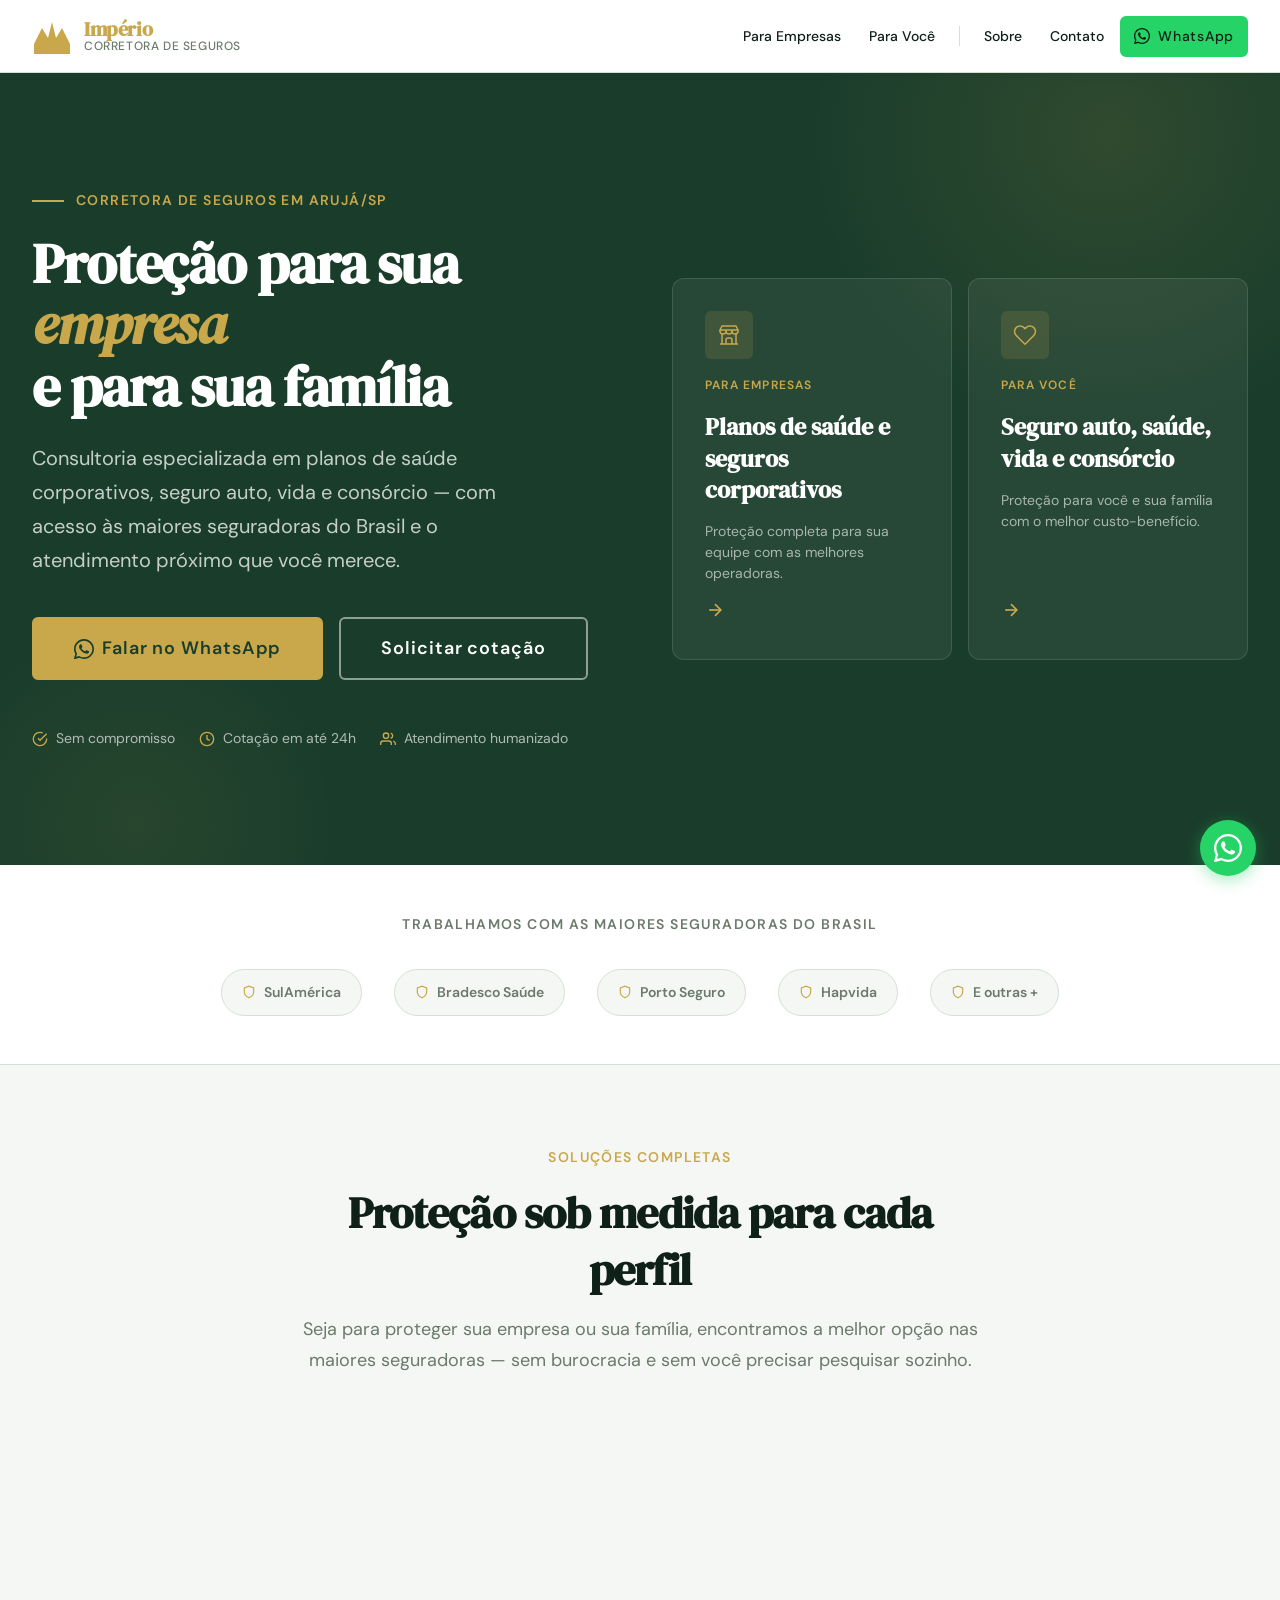
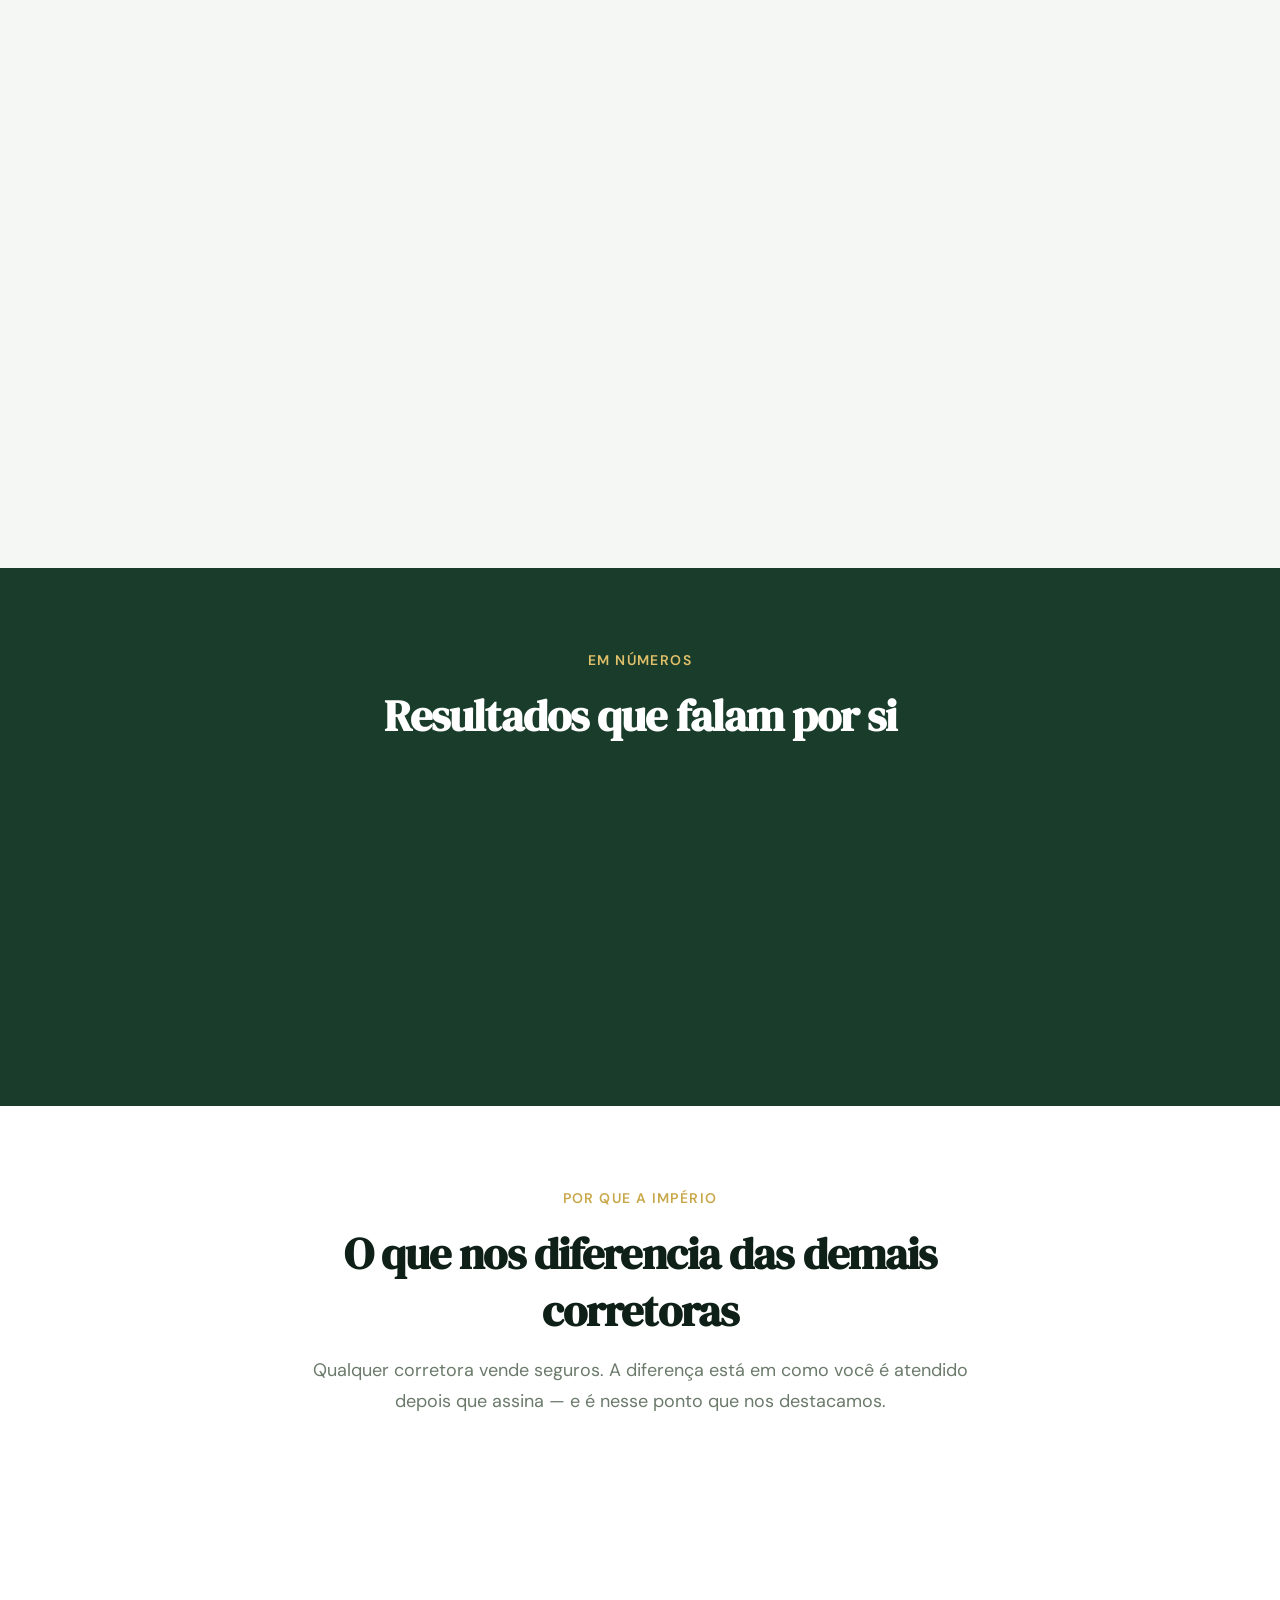
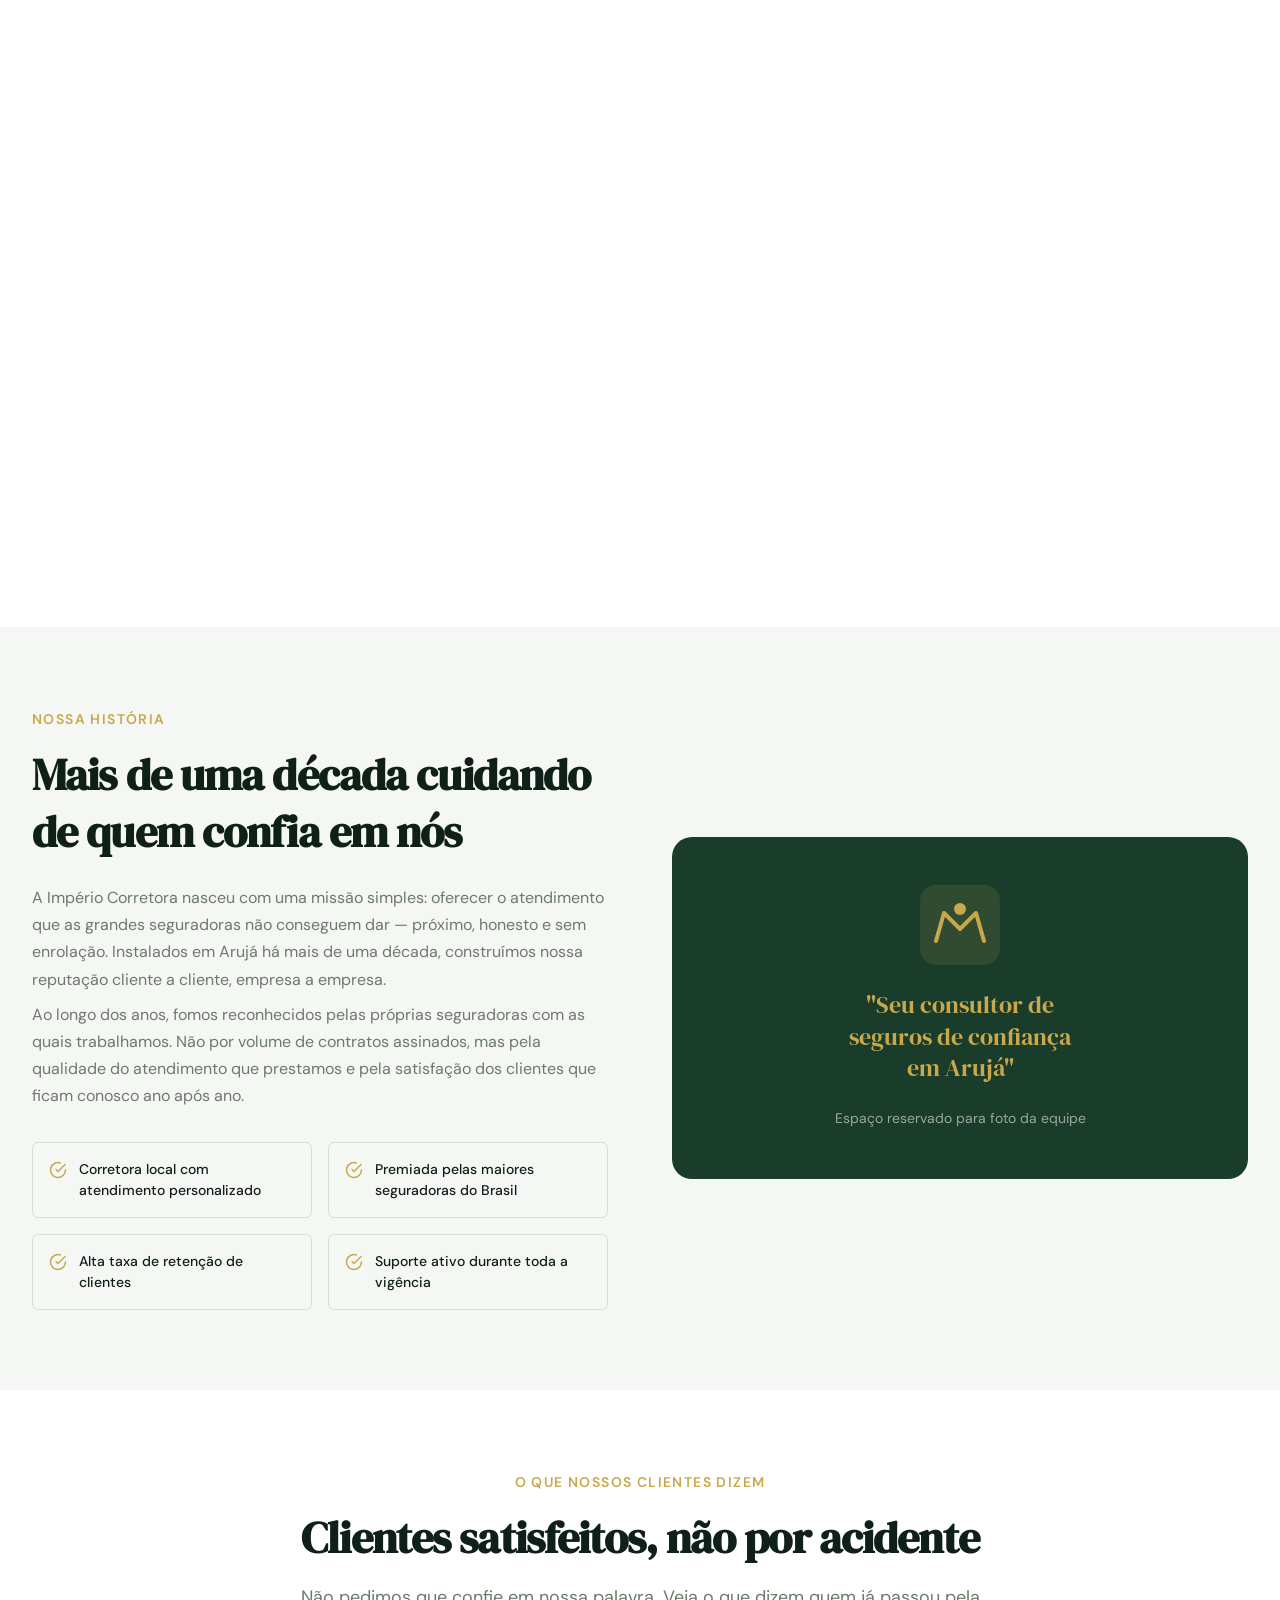
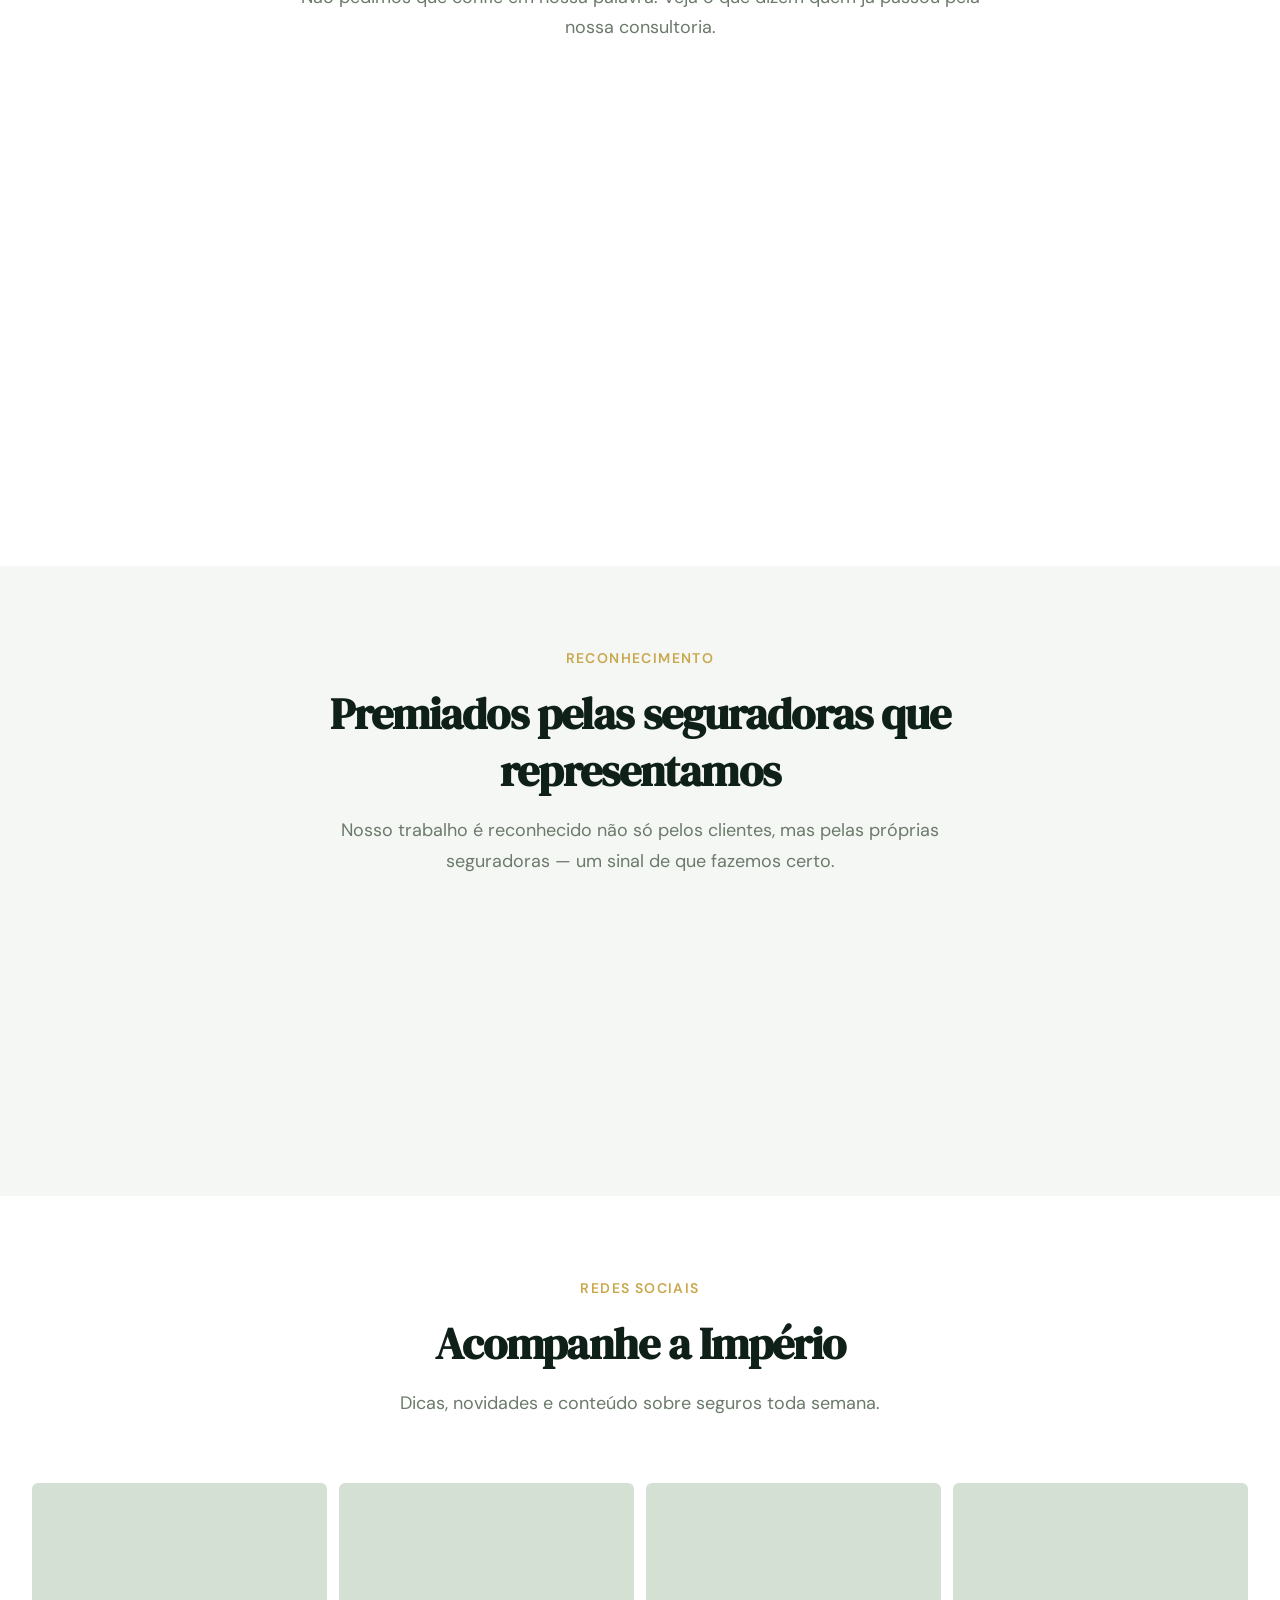
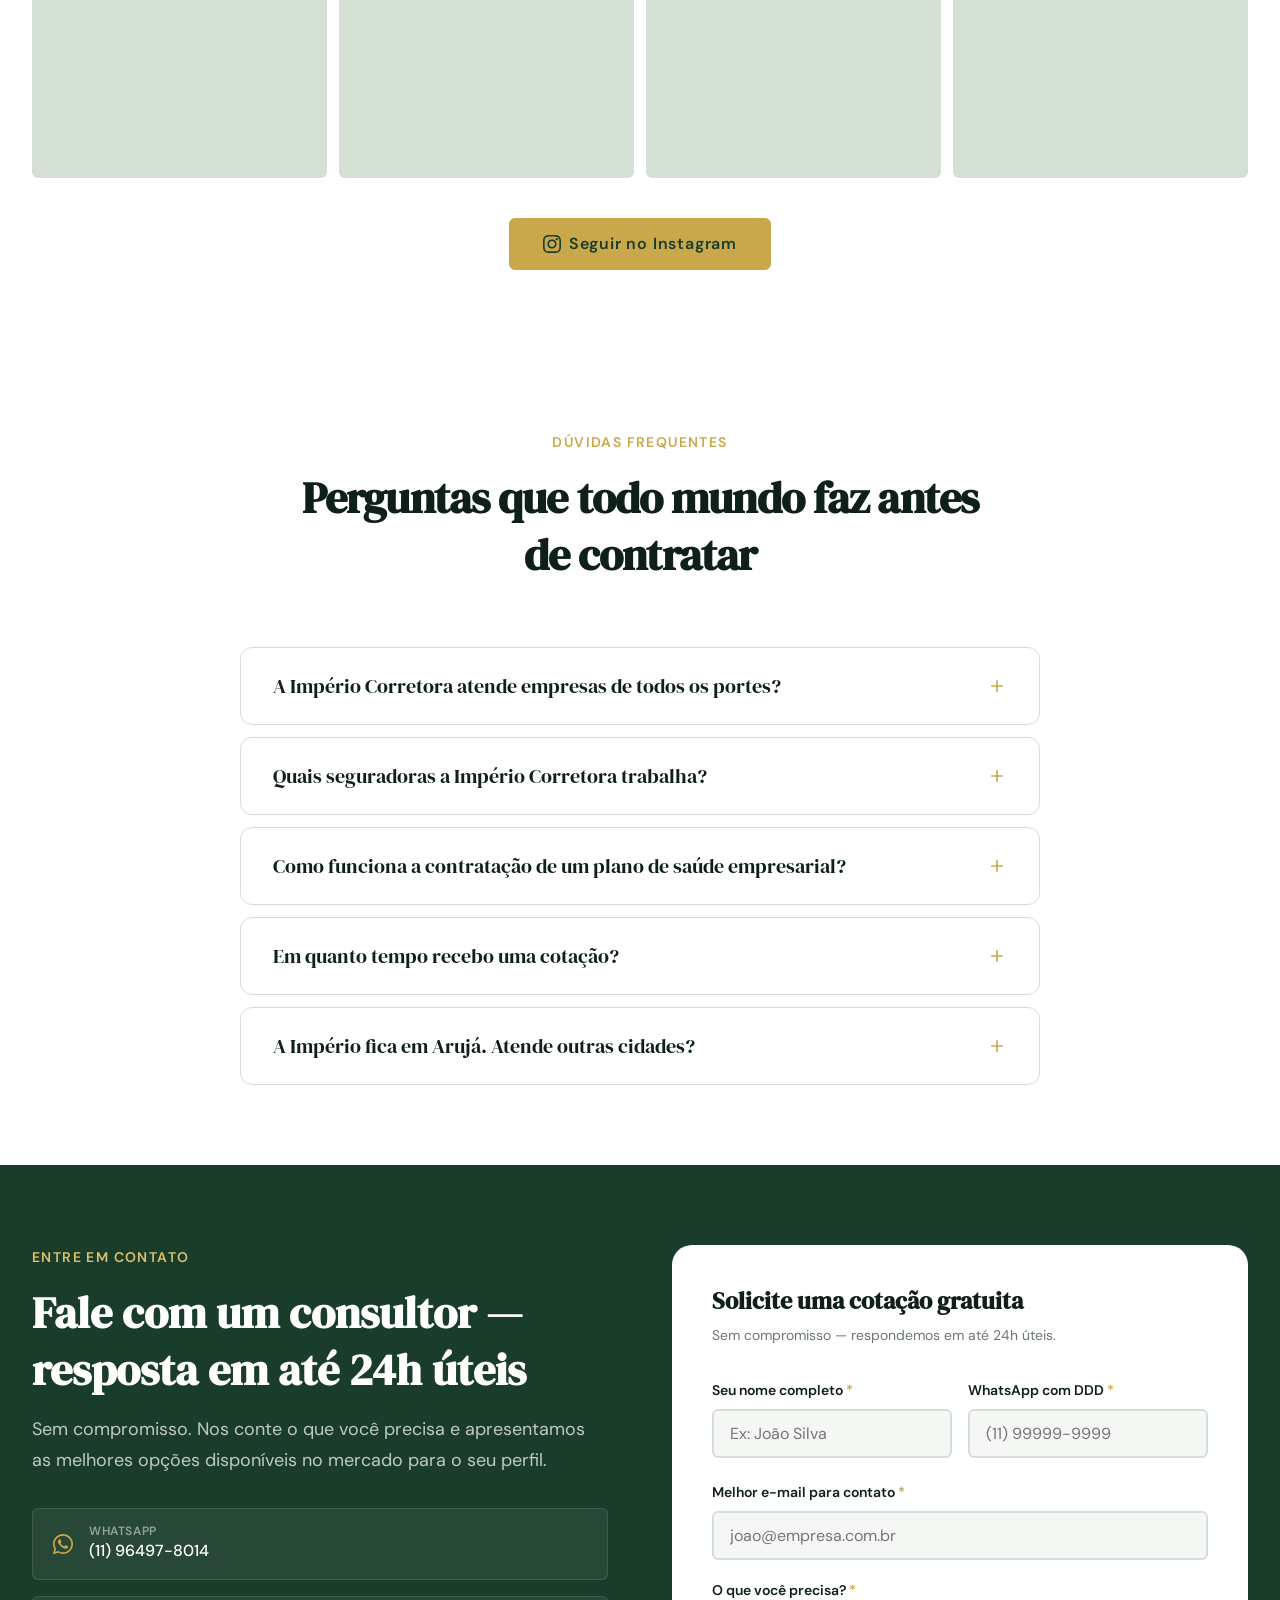
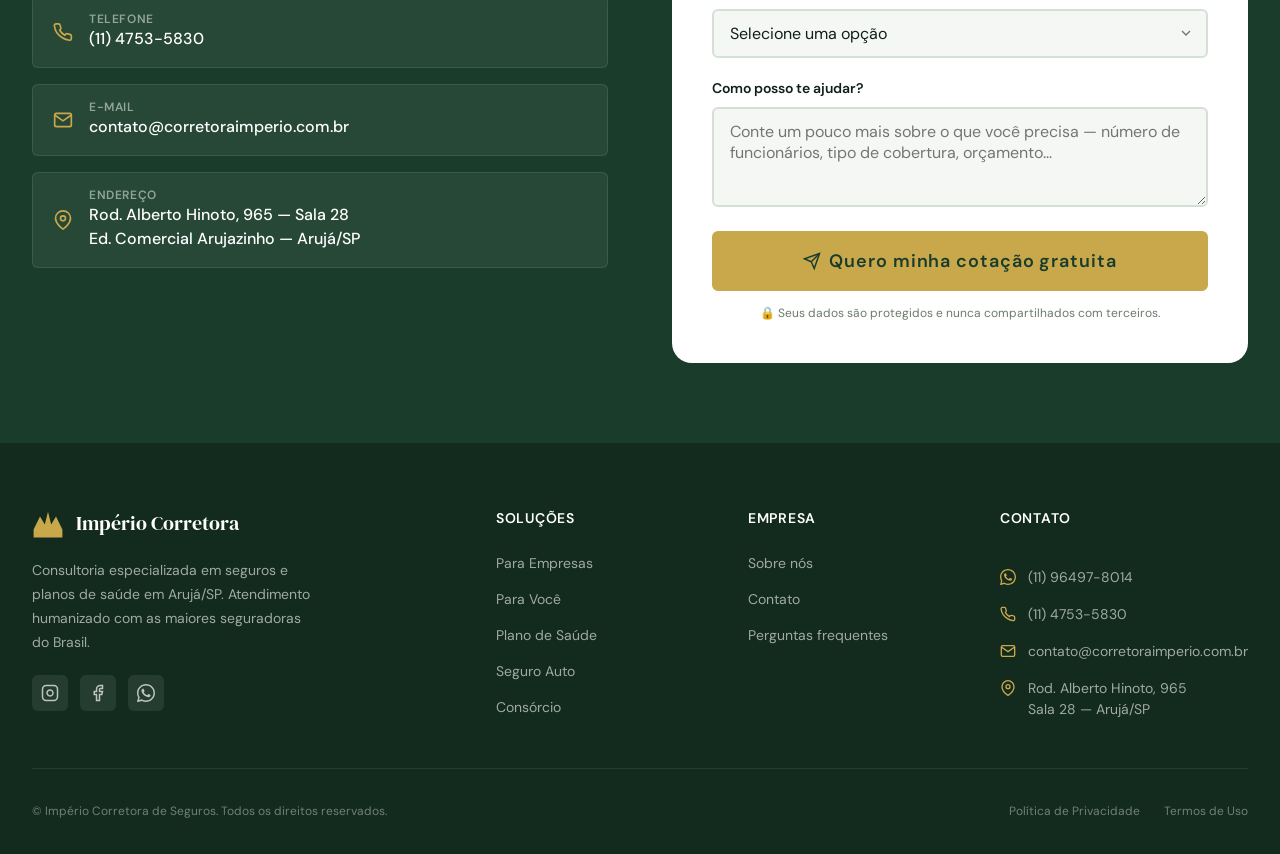
==== corretoraimperio/index.html @ dd1630b0 "feat: adiciona site Império Corretora em /corretoraimperio" ====
<!DOCTYPE html>
<html lang="pt-BR">
<head>
  <meta charset="UTF-8">
  <meta name="viewport" content="width=device-width, initial-scale=1.0">
  <meta name="description" content="Corretora de seguros em Arujá/SP especializada em planos de saúde para empresas, seguro auto, vida e consórcios. Atendimento humanizado com as maiores seguradoras: SulAmérica, Bradesco, Porto Seguro e Hapvida.">
  <meta name="robots" content="index, follow">
  <meta property="og:title" content="Império Corretora de Seguros | Arujá/SP">
  <meta property="og:description" content="Proteção para sua empresa e sua família. Planos de saúde empresariais, seguro auto, vida e consórcio com atendimento humanizado em Arujá e região.">
  <meta property="og:type" content="website">
  <meta property="og:url" content="https://corretoraimperio.com.br/">
  <link rel="canonical" href="https://corretoraimperio.com.br/">
  <link rel="icon" href="data:image/svg+xml,<svg xmlns='http://www.w3.org/2000/svg' viewBox='0 0 100 100'><rect width='100' height='100' rx='18' fill='%231a3d2b'/><path d='M5,95 L5,70 L25,30 L40,55 L50,15 L60,55 L75,30 L95,70 L95,95 Z' fill='%23c9a84c'/></svg>">
  <link rel="preconnect" href="https://fonts.googleapis.com">
  <link rel="preconnect" href="https://fonts.gstatic.com" crossorigin>
  <link rel="stylesheet" href="style.css">
  <title>Império Corretora de Seguros | Arujá/SP</title>

  <!-- Schema: WebSite -->
  <script type="application/ld+json">
  {
    "@context": "https://schema.org",
    "@type": "WebSite",
    "name": "Império Corretora de Seguros",
    "url": "https://corretoraimperio.com.br",
    "description": "Corretora de seguros em Arujá/SP especializada em planos de saúde empresariais, seguro auto, vida e consórcios."
  }
  </script>

  <!-- Schema: LocalBusiness -->
  <script type="application/ld+json">
  {
    "@context": "https://schema.org",
    "@type": "InsuranceAgency",
    "name": "Império Corretora de Seguros",
    "url": "https://corretoraimperio.com.br",
    "description": "Corretora de seguros em Arujá/SP. Planos de saúde para empresas, seguro auto, vida e consórcio. Atendimento humanizado com SulAmérica, Bradesco, Porto Seguro e Hapvida.",
    "telephone": "+551147535830",
    "email": "contato@corretoraimperio.com.br",
    "address": {
      "@type": "PostalAddress",
      "streetAddress": "Rodovia Alberto Hinoto, 965 — Ed. Comercial Arujazinho, Sala 28",
      "addressLocality": "Arujá",
      "addressRegion": "SP",
      "postalCode": "07434-100",
      "addressCountry": "BR"
    },
    "sameAs": [
      "https://www.instagram.com/imperio.corretoradeseguros/",
      "https://www.facebook.com/corretoraimperio"
    ]
  }
  </script>

  <!-- Schema: Speakable -->
  <script type="application/ld+json">
  {
    "@context": "https://schema.org/",
    "@type": "WebPage",
    "name": "Império Corretora de Seguros",
    "speakable": {
      "@type": "SpeakableSpecification",
      "cssSelector": [".hero__subtitle", ".sobre__text", ".faq__answer"]
    },
    "url": "https://corretoraimperio.com.br"
  }
  </script>

  <!-- Schema: FAQPage -->
  <script type="application/ld+json">
  {
    "@context": "https://schema.org",
    "@type": "FAQPage",
    "mainEntity": [
      {
        "@type": "Question",
        "name": "A Império Corretora atende empresas de todos os portes?",
        "acceptedAnswer": {
          "@type": "Answer",
          "text": "Sim. A Império Corretora atende desde microempresas com 2 funcionários até grandes empresas com centenas de colaboradores em Arujá e região. Trabalhamos com SulAmérica, Bradesco, Porto Seguro e Hapvida para encontrar o plano de saúde ideal para cada porte e orçamento."
        }
      },
      {
        "@type": "Question",
        "name": "Quais seguradoras a Império Corretora trabalha?",
        "acceptedAnswer": {
          "@type": "Answer",
          "text": "A Império Corretora trabalha com as principais seguradoras do Brasil: SulAmérica, Bradesco Saúde, Porto Seguro, Hapvida, entre outras. Isso nos permite cotar em múltiplas operadoras ao mesmo tempo e apresentar as melhores opções de cobertura e preço para o seu perfil."
        }
      },
      {
        "@type": "Question",
        "name": "Como funciona a contratação de um plano de saúde empresarial?",
        "acceptedAnswer": {
          "@type": "Answer",
          "text": "O processo é simples e sem burocracia. Você nos conta o número de funcionários e o orçamento disponível. Em seguida, cotamos nas principais operadoras e apresentamos as melhores opções com as coberturas detalhadas. Após sua escolha, cuidamos de toda a papelada e acompanhamos a implantação do plano até a entrega dos cartões."
        }
      },
      {
        "@type": "Question",
        "name": "Em quanto tempo recebo uma cotação?",
        "acceptedAnswer": {
          "@type": "Answer",
          "text": "Para cotações de seguro auto e vida, enviamos as opções em até 24 horas úteis. Para planos de saúde empresariais, o prazo pode ser de até 48 horas dependendo do número de vidas e das operadoras envolvidas. Atendemos pelo WhatsApp (11) 96497-8014 para respostas mais rápidas."
        }
      },
      {
        "@type": "Question",
        "name": "A Império Corretora fica em Arujá. Atende outras cidades?",
        "acceptedAnswer": {
          "@type": "Answer",
          "text": "Sim. Apesar de nossa sede estar em Arujá/SP (Ed. Comercial Arujazinho, Sala 28), atendemos clientes em toda a região do Alto Tietê e Grande São Paulo. A maior parte do atendimento pode ser feita de forma remota pelo WhatsApp ou videochamada, sem necessidade de deslocamento."
        }
      }
    ]
  }
  </script>
</head>
<body>
  <a href="#main-content" class="skip-link">Pular para o conteúdo principal</a>

  <!-- Status messages para leitores de tela -->
  <div role="status" aria-live="polite" aria-atomic="true" id="form-status" class="visually-hidden"></div>
  <div role="alert" aria-live="assertive" aria-atomic="true" id="form-error-global" class="visually-hidden"></div>

  <!-- ── Header ────────────────────────────────────────── -->
  <header class="header" role="banner">
    <div class="container">
      <div class="header__inner">

        <a href="/" class="header__logo" aria-label="Império Corretora de Seguros — Página inicial">
          <svg class="header__logo-icon" viewBox="0 0 40 40" fill="none" aria-hidden="true" focusable="false">
            <path d="M2,38 L2,28 L10,12 L16,22 L20,6 L24,22 L30,12 L38,28 L38,38 Z" fill="#c9a84c"/>
          </svg>
          <div class="header__logo-text">
            <span class="header__logo-name">Império</span>
            <span class="header__logo-tagline">Corretora de Seguros</span>
          </div>
        </a>

        <nav class="header__nav" aria-label="Navegação principal" id="main-nav">
          <a href="/empresas.html">Para Empresas</a>
          <a href="/para-voce.html">Para Você</a>
          <span class="nav-divider" aria-hidden="true"></span>
          <a href="/#sobre">Sobre</a>
          <a href="/#contato">Contato</a>
          <a href="https://wa.me/5511964978014?text=Olá!%20Gostaria%20de%20fazer%20uma%20cotação." class="btn btn--whatsapp btn--sm" target="_blank" rel="noopener noreferrer">
            <svg width="16" height="16" viewBox="0 0 24 24" fill="currentColor" aria-hidden="true"><path d="M17.472 14.382c-.297-.149-1.758-.867-2.03-.967-.273-.099-.471-.148-.67.15-.197.297-.767.966-.94 1.164-.173.199-.347.223-.644.075-.297-.15-1.255-.463-2.39-1.475-.883-.788-1.48-1.761-1.653-2.059-.173-.297-.018-.458.13-.606.134-.133.298-.347.446-.52.149-.174.198-.298.298-.497.099-.198.05-.371-.025-.52-.075-.149-.669-1.612-.916-2.207-.242-.579-.487-.5-.669-.51-.173-.008-.371-.01-.57-.01-.198 0-.52.074-.792.372-.272.297-1.04 1.016-1.04 2.479 0 1.462 1.065 2.875 1.213 3.074.149.198 2.096 3.2 5.077 4.487.709.306 1.262.489 1.694.625.712.227 1.36.195 1.871.118.571-.085 1.758-.719 2.006-1.413.248-.694.248-1.289.173-1.413-.074-.124-.272-.198-.57-.347z"/><path d="M12 0C5.373 0 0 5.373 0 12c0 2.136.561 4.14 1.535 5.875L.057 23.495a.5.5 0 0 0 .616.641l5.837-1.53A11.945 11.945 0 0 0 12 24c6.627 0 12-5.373 12-12S18.627 0 12 0zm0 22c-1.896 0-3.67-.522-5.188-1.43l-.371-.22-3.847 1.01 1.03-3.757-.241-.386A9.932 9.932 0 0 1 2 12C2 6.477 6.477 2 12 2s10 4.477 10 10-4.477 10-10 10z"/></svg>
            <span>WhatsApp</span>
          </a>
        </nav>

        <button class="header__menu-btn" aria-label="Abrir menu" aria-expanded="false" aria-controls="main-nav" id="menu-btn">
          <svg width="24" height="24" viewBox="0 0 24 24" fill="none" stroke="currentColor" stroke-width="2" aria-hidden="true" focusable="false">
            <line x1="3" y1="6" x2="21" y2="6" class="menu-line-1"/>
            <line x1="3" y1="12" x2="21" y2="12" class="menu-line-2"/>
            <line x1="3" y1="18" x2="21" y2="18" class="menu-line-3"/>
          </svg>
        </button>

      </div>
    </div>
  </header>

  <main id="main-content" tabindex="-1">

    <!-- ── Hero ──────────────────────────────────────────── -->
    <section class="hero" aria-labelledby="hero-title">
      <div class="container">
        <div class="hero__inner">
          <div class="hero__content">
            <p class="hero__eyebrow" data-editable="hero-eyebrow">Corretora de Seguros em Arujá/SP</p>
            <h1 class="hero__title" id="hero-title" data-editable="hero-title">
              Proteção para sua <span class="highlight">empresa</span><br>
              e para sua família
            </h1>
            <p class="hero__subtitle" data-editable="hero-subtitle">
              Consultoria especializada em planos de saúde corporativos, seguro auto, vida e consórcio — com acesso às maiores seguradoras do Brasil e o atendimento próximo que você merece.
            </p>
            <div class="hero__ctas">
              <a href="https://wa.me/5511964978014?text=Olá!%20Gostaria%20de%20fazer%20uma%20cotação." class="btn btn--primary btn--lg" target="_blank" rel="noopener noreferrer">
                <svg width="20" height="20" viewBox="0 0 24 24" fill="currentColor" aria-hidden="true"><path d="M17.472 14.382c-.297-.149-1.758-.867-2.03-.967-.273-.099-.471-.148-.67.15-.197.297-.767.966-.94 1.164-.173.199-.347.223-.644.075-.297-.15-1.255-.463-2.39-1.475-.883-.788-1.48-1.761-1.653-2.059-.173-.297-.018-.458.13-.606.134-.133.298-.347.446-.52.149-.174.198-.298.298-.497.099-.198.05-.371-.025-.52-.075-.149-.669-1.612-.916-2.207-.242-.579-.487-.5-.669-.51-.173-.008-.371-.01-.57-.01-.198 0-.52.074-.792.372-.272.297-1.04 1.016-1.04 2.479 0 1.462 1.065 2.875 1.213 3.074.149.198 2.096 3.2 5.077 4.487.709.306 1.262.489 1.694.625.712.227 1.36.195 1.871.118.571-.085 1.758-.719 2.006-1.413.248-.694.248-1.289.173-1.413-.074-.124-.272-.198-.57-.347z"/><path d="M12 0C5.373 0 0 5.373 0 12c0 2.136.561 4.14 1.535 5.875L.057 23.495a.5.5 0 0 0 .616.641l5.837-1.53A11.945 11.945 0 0 0 12 24c6.627 0 12-5.373 12-12S18.627 0 12 0zm0 22c-1.896 0-3.67-.522-5.188-1.43l-.371-.22-3.847 1.01 1.03-3.757-.241-.386A9.932 9.932 0 0 1 2 12C2 6.477 6.477 2 12 2s10 4.477 10 10-4.477 10-10 10z"/></svg>
                Falar no WhatsApp
              </a>
              <a href="/#contato" class="btn btn--outline-white btn--lg">
                Solicitar cotação
              </a>
            </div>
            <div class="hero__badges" role="list">
              <div class="hero__badge" role="listitem">
                <svg width="16" height="16" viewBox="0 0 24 24" fill="none" stroke="currentColor" stroke-width="2" aria-hidden="true"><path d="M22 11.08V12a10 10 0 1 1-5.93-9.14"/><polyline points="22 4 12 14.01 9 11.01"/></svg>
                <span>Sem compromisso</span>
              </div>
              <div class="hero__badge" role="listitem">
                <svg width="16" height="16" viewBox="0 0 24 24" fill="none" stroke="currentColor" stroke-width="2" aria-hidden="true"><circle cx="12" cy="12" r="10"/><polyline points="12 6 12 12 16 14"/></svg>
                <span>Cotação em até 24h</span>
              </div>
              <div class="hero__badge" role="listitem">
                <svg width="16" height="16" viewBox="0 0 24 24" fill="none" stroke="currentColor" stroke-width="2" aria-hidden="true"><path d="M17 21v-2a4 4 0 0 0-4-4H5a4 4 0 0 0-4 4v2"/><circle cx="9" cy="7" r="4"/><path d="M23 21v-2a4 4 0 0 0-3-3.87"/><path d="M16 3.13a4 4 0 0 1 0 7.75"/></svg>
                <span>Atendimento humanizado</span>
              </div>
            </div>
          </div>

          <div class="hero__visual" aria-hidden="true">
            <div class="hero__audience-cards">
              <a href="/empresas.html" class="audience-card">
                <div class="audience-card__icon" aria-hidden="true">
                  <svg width="24" height="24" viewBox="0 0 24 24" fill="none" stroke="currentColor" stroke-width="1.5"><path d="M3 21h18"/><path d="M3 7v1a3 3 0 0 0 6 0V7m0 1a3 3 0 0 0 6 0V7m0 1a3 3 0 0 0 6 0V7H3l2-4h14l2 4"/><path d="M5 21V10.85"/><path d="M19 21V10.85"/><path d="M9 21v-4a2 2 0 0 1 2-2h2a2 2 0 0 1 2 2v4"/></svg>
                </div>
                <p class="audience-card__label">Para Empresas</p>
                <h2 class="audience-card__title">Planos de saúde e seguros corporativos</h2>
                <p class="audience-card__desc">Proteção completa para sua equipe com as melhores operadoras.</p>
                <span class="audience-card__arrow" aria-hidden="true">
                  <svg width="20" height="20" viewBox="0 0 24 24" fill="none" stroke="currentColor" stroke-width="2"><path d="M5 12h14"/><path d="m12 5 7 7-7 7"/></svg>
                </span>
              </a>
              <a href="/para-voce.html" class="audience-card">
                <div class="audience-card__icon" aria-hidden="true">
                  <svg width="24" height="24" viewBox="0 0 24 24" fill="none" stroke="currentColor" stroke-width="1.5"><path d="M20.84 4.61a5.5 5.5 0 0 0-7.78 0L12 5.67l-1.06-1.06a5.5 5.5 0 0 0-7.78 7.78l1.06 1.06L12 21.23l7.78-7.78 1.06-1.06a5.5 5.5 0 0 0 0-7.78z"/></svg>
                </div>
                <p class="audience-card__label">Para Você</p>
                <h2 class="audience-card__title">Seguro auto, saúde, vida e consórcio</h2>
                <p class="audience-card__desc">Proteção para você e sua família com o melhor custo-benefício.</p>
                <span class="audience-card__arrow" aria-hidden="true">
                  <svg width="20" height="20" viewBox="0 0 24 24" fill="none" stroke="currentColor" stroke-width="2"><path d="M5 12h14"/><path d="m12 5 7 7-7 7"/></svg>
                </span>
              </a>
            </div>
          </div>
        </div>
      </div>
    </section>

    <!-- ── Seguradoras ────────────────────────────────────── -->
    <section class="seguradoras" aria-label="Seguradoras parceiras">
      <div class="container">
        <p class="seguradoras__label">Trabalhamos com as maiores seguradoras do Brasil</p>
        <ul class="seguradoras__grid" role="list">
          <li class="seguradora-item" role="listitem">
            <svg width="14" height="14" viewBox="0 0 24 24" fill="none" stroke="currentColor" stroke-width="2" aria-hidden="true"><path d="M12 22s8-4 8-10V5l-8-3-8 3v7c0 6 8 10 8 10z"/></svg>
            SulAmérica
          </li>
          <li class="seguradora-item" role="listitem">
            <svg width="14" height="14" viewBox="0 0 24 24" fill="none" stroke="currentColor" stroke-width="2" aria-hidden="true"><path d="M12 22s8-4 8-10V5l-8-3-8 3v7c0 6 8 10 8 10z"/></svg>
            Bradesco Saúde
          </li>
          <li class="seguradora-item" role="listitem">
            <svg width="14" height="14" viewBox="0 0 24 24" fill="none" stroke="currentColor" stroke-width="2" aria-hidden="true"><path d="M12 22s8-4 8-10V5l-8-3-8 3v7c0 6 8 10 8 10z"/></svg>
            Porto Seguro
          </li>
          <li class="seguradora-item" role="listitem">
            <svg width="14" height="14" viewBox="0 0 24 24" fill="none" stroke="currentColor" stroke-width="2" aria-hidden="true"><path d="M12 22s8-4 8-10V5l-8-3-8 3v7c0 6 8 10 8 10z"/></svg>
            Hapvida
          </li>
          <li class="seguradora-item" role="listitem">
            <svg width="14" height="14" viewBox="0 0 24 24" fill="none" stroke="currentColor" stroke-width="2" aria-hidden="true"><path d="M12 22s8-4 8-10V5l-8-3-8 3v7c0 6 8 10 8 10z"/></svg>
            E outras +
          </li>
        </ul>
      </div>
    </section>

    <!-- ── Para Empresas preview ──────────────────────────── -->
    <section class="section" aria-labelledby="audiencias-title">
      <div class="container">
        <header class="section__header">
          <span class="section__eyebrow" data-editable="audiencia-eyebrow">Soluções completas</span>
          <h2 class="section__title" id="audiencias-title" data-editable="audiencia-title">Proteção sob medida para cada perfil</h2>
          <p class="section__desc" data-editable="audiencia-desc">Seja para proteger sua empresa ou sua família, encontramos a melhor opção nas maiores seguradoras — sem burocracia e sem você precisar pesquisar sozinho.</p>
        </header>

        <div class="audience-section">
          <!-- B2B -->
          <article class="audience-block audience-block--primary anim-fade-up">
            <p class="audience-block__tag" data-editable="audiencia-b2b-tag">
              <svg width="14" height="14" viewBox="0 0 24 24" fill="none" stroke="currentColor" stroke-width="2" aria-hidden="true"><path d="M3 21h18"/><path d="M3 7v1a3 3 0 0 0 6 0V7m0 1a3 3 0 0 0 6 0V7m0 1a3 3 0 0 0 6 0V7H3l2-4h14l2 4"/></svg>
              Para Empresas
            </p>
            <h3 class="audience-block__title" data-editable="audiencia-b2b-title">Cuide de quem faz sua empresa crescer</h3>
            <p class="audience-block__desc" data-editable="audiencia-b2b-desc">Oferecemos planos de saúde empresariais para times de qualquer porte — de 2 a centenas de funcionários — com as melhores coberturas e o menor custo por vida. Nosso consultor dedicado cuida de tudo: da cotação à implantação.</p>
            <ul class="audience-block__services" role="list">
              <li class="service-item" role="listitem">
                <svg width="16" height="16" viewBox="0 0 24 24" fill="none" stroke="currentColor" stroke-width="2" aria-hidden="true"><path d="M22 11.08V12a10 10 0 1 1-5.93-9.14"/><polyline points="22 4 12 14.01 9 11.01"/></svg>
                Plano de Saúde Empresarial
              </li>
              <li class="service-item" role="listitem">
                <svg width="16" height="16" viewBox="0 0 24 24" fill="none" stroke="currentColor" stroke-width="2" aria-hidden="true"><path d="M22 11.08V12a10 10 0 1 1-5.93-9.14"/><polyline points="22 4 12 14.01 9 11.01"/></svg>
                Seguro de Vida Coletivo
              </li>
              <li class="service-item" role="listitem">
                <svg width="16" height="16" viewBox="0 0 24 24" fill="none" stroke="currentColor" stroke-width="2" aria-hidden="true"><path d="M22 11.08V12a10 10 0 1 1-5.93-9.14"/><polyline points="22 4 12 14.01 9 11.01"/></svg>
                Consultoria e gestão de benefícios
              </li>
            </ul>
            <a href="/empresas.html" class="btn btn--primary">Ver soluções para empresas</a>
          </article>

          <!-- B2C -->
          <article class="audience-block anim-fade-up">
            <p class="audience-block__tag" data-editable="audiencia-b2c-tag">
              <svg width="14" height="14" viewBox="0 0 24 24" fill="none" stroke="currentColor" stroke-width="2" aria-hidden="true"><path d="M20.84 4.61a5.5 5.5 0 0 0-7.78 0L12 5.67l-1.06-1.06a5.5 5.5 0 0 0-7.78 7.78l1.06 1.06L12 21.23l7.78-7.78 1.06-1.06a5.5 5.5 0 0 0 0-7.78z"/></svg>
              Para Você
            </p>
            <h3 class="audience-block__title" data-editable="audiencia-b2c-title">Tranquilidade para você e quem você ama</h3>
            <p class="audience-block__desc" data-editable="audiencia-b2c-desc">Cotamos em múltiplas seguradoras ao mesmo tempo para você ter mais cobertura pagando menos. Seguro auto, saúde individual, vida e consórcio — tudo com atendimento pelo WhatsApp, sem precisar sair de casa.</p>
            <ul class="audience-block__services" role="list">
              <li class="service-item" role="listitem">
                <svg width="16" height="16" viewBox="0 0 24 24" fill="none" stroke="currentColor" stroke-width="2" aria-hidden="true"><path d="M22 11.08V12a10 10 0 1 1-5.93-9.14"/><polyline points="22 4 12 14.01 9 11.01"/></svg>
                Seguro Auto
              </li>
              <li class="service-item" role="listitem">
                <svg width="16" height="16" viewBox="0 0 24 24" fill="none" stroke="currentColor" stroke-width="2" aria-hidden="true"><path d="M22 11.08V12a10 10 0 1 1-5.93-9.14"/><polyline points="22 4 12 14.01 9 11.01"/></svg>
                Seguro Saúde Individual e Familiar
              </li>
              <li class="service-item" role="listitem">
                <svg width="16" height="16" viewBox="0 0 24 24" fill="none" stroke="currentColor" stroke-width="2" aria-hidden="true"><path d="M22 11.08V12a10 10 0 1 1-5.93-9.14"/><polyline points="22 4 12 14.01 9 11.01"/></svg>
                Seguro de Vida e Consórcio
              </li>
            </ul>
            <a href="/para-voce.html" class="btn btn--secondary">Ver soluções para você</a>
          </article>
        </div>
      </div>
    </section>

    <!-- ── Stats ─────────────────────────────────────────── -->
    <section class="section--dark" aria-labelledby="stats-title">
      <div class="container">
        <header class="section__header">
          <span class="section__eyebrow" data-editable="stats-eyebrow">Em números</span>
          <!-- [CLIENTE: preencher os números reais abaixo] -->
          <h2 class="section__title" id="stats-title" data-editable="stats-title">Resultados que falam por si</h2>
        </header>
        <div class="stats__grid" role="list">
          <div class="stat-card anim-fade-up" role="listitem">
            <div class="stat-card__icon" aria-hidden="true">
              <svg width="28" height="28" viewBox="0 0 24 24" fill="none" stroke="currentColor" stroke-width="1.5"><path d="M17 21v-2a4 4 0 0 0-4-4H5a4 4 0 0 0-4 4v2"/><circle cx="9" cy="7" r="4"/><path d="M23 21v-2a4 4 0 0 0-3-3.87"/><path d="M16 3.13a4 4 0 0 1 0 7.75"/></svg>
            </div>
            <div class="stat-card__number">
              <!-- [CLIENTE: inserir número de clientes] -->
              <span class="counter" data-target="500" aria-label="Mais de 500 clientes atendidos" data-editable="stat-1-numero">500</span><span class="stat-suffix">+</span>
            </div>
            <p class="stat-card__label" data-editable="stat-1-label">Clientes atendidos<br>em Arujá e região</p>
          </div>
          <div class="stat-card anim-fade-up" role="listitem">
            <div class="stat-card__icon" aria-hidden="true">
              <svg width="28" height="28" viewBox="0 0 24 24" fill="none" stroke="currentColor" stroke-width="1.5"><rect x="2" y="7" width="20" height="14" rx="2"/><path d="M16 21V5a2 2 0 0 0-2-2h-4a2 2 0 0 0-2 2v16"/></svg>
            </div>
            <div class="stat-card__number">
              <!-- [CLIENTE: inserir número de empresas] -->
              <span class="counter" data-target="150" aria-label="Mais de 150 empresas parceiras" data-editable="stat-2-numero">150</span><span class="stat-suffix">+</span>
            </div>
            <p class="stat-card__label" data-editable="stat-2-label">Empresas protegidas<br>com planos de saúde</p>
          </div>
          <div class="stat-card anim-fade-up" role="listitem">
            <div class="stat-card__icon" aria-hidden="true">
              <svg width="28" height="28" viewBox="0 0 24 24" fill="none" stroke="currentColor" stroke-width="1.5"><path d="M12 22s8-4 8-10V5l-8-3-8 3v7c0 6 8 10 8 10z"/></svg>
            </div>
            <div class="stat-card__number">
              <!-- [CLIENTE: inserir número de seguradoras] -->
              <span class="counter" data-target="10" aria-label="10 seguradoras parceiras" data-editable="stat-3-numero">10</span><span class="stat-suffix">+</span>
            </div>
            <p class="stat-card__label" data-editable="stat-3-label">Seguradoras parceiras<br>para melhor cotação</p>
          </div>
          <div class="stat-card anim-fade-up" role="listitem">
            <div class="stat-card__icon" aria-hidden="true">
              <svg width="28" height="28" viewBox="0 0 24 24" fill="none" stroke="currentColor" stroke-width="1.5"><circle cx="12" cy="8" r="6"/><path d="M15.477 12.89 17 22l-5-3-5 3 1.523-9.11"/></svg>
            </div>
            <div class="stat-card__number">
              <!-- [CLIENTE: inserir anos de mercado] -->
              <span class="counter" data-target="15" aria-label="15 anos de mercado" data-editable="stat-4-numero">15</span><span class="stat-suffix">+</span>
            </div>
            <p class="stat-card__label" data-editable="stat-4-label">Anos de experiência<br>no mercado de seguros</p>
          </div>
        </div>
      </div>
    </section>

    <!-- ── Diferenciais ───────────────────────────────────── -->
    <section class="section--alt" aria-labelledby="diferenciais-title">
      <div class="container">
        <header class="section__header">
          <span class="section__eyebrow" data-editable="dif-eyebrow">Por que a Império</span>
          <h2 class="section__title" id="diferenciais-title" data-editable="dif-title">O que nos diferencia das demais corretoras</h2>
          <p class="section__desc" data-editable="dif-desc">Qualquer corretora vende seguros. A diferença está em como você é atendido depois que assina — e é nesse ponto que nos destacamos.</p>
        </header>
        <div class="diferenciais__grid">
          <article class="diferencial-card anim-fade-up">
            <div class="diferencial-card__icon" aria-hidden="true">
              <svg width="28" height="28" viewBox="0 0 24 24" fill="none" stroke="currentColor" stroke-width="1.5"><path d="M17 21v-2a4 4 0 0 0-4-4H5a4 4 0 0 0-4 4v2"/><circle cx="9" cy="7" r="4"/><path d="M23 21v-2a4 4 0 0 0-3-3.87"/><path d="M16 3.13a4 4 0 0 1 0 7.75"/></svg>
            </div>
            <h3 class="diferencial-card__title" data-editable="dif-1-title">Atendimento humanizado</h3>
            <p class="diferencial-card__desc" data-editable="dif-1-desc">Você fala com pessoas, não com chatbots. Cada cliente tem um consultor dedicado que conhece seu histórico e responde pelo WhatsApp em até 2 horas úteis.</p>
          </article>
          <article class="diferencial-card anim-fade-up">
            <div class="diferencial-card__icon" aria-hidden="true">
              <svg width="28" height="28" viewBox="0 0 24 24" fill="none" stroke="currentColor" stroke-width="1.5"><polyline points="23 6 13.5 15.5 8.5 10.5 1 18"/><polyline points="17 6 23 6 23 12"/></svg>
            </div>
            <h3 class="diferencial-card__title" data-editable="dif-2-title">Proatividade no atendimento</h3>
            <p class="diferencial-card__desc" data-editable="dif-2-desc">Não esperamos você ligar com problemas. Monitoramos vencimentos, reajustes e mudanças nas coberturas para te avisar antes que isso te afete.</p>
          </article>
          <article class="diferencial-card anim-fade-up">
            <div class="diferencial-card__icon" aria-hidden="true">
              <svg width="28" height="28" viewBox="0 0 24 24" fill="none" stroke="currentColor" stroke-width="1.5"><path d="M12 22s8-4 8-10V5l-8-3-8 3v7c0 6 8 10 8 10z"/></svg>
            </div>
            <h3 class="diferencial-card__title" data-editable="dif-3-title">Múltiplas seguradoras</h3>
            <p class="diferencial-card__desc" data-editable="dif-3-desc">Cotamos simultaneamente em SulAmérica, Bradesco, Porto Seguro, Hapvida e outras. Você recebe as melhores opções comparadas lado a lado — sem precisar contatar cada uma.</p>
          </article>
          <article class="diferencial-card anim-fade-up">
            <div class="diferencial-card__icon" aria-hidden="true">
              <svg width="28" height="28" viewBox="0 0 24 24" fill="none" stroke="currentColor" stroke-width="1.5"><circle cx="12" cy="8" r="6"/><path d="M15.477 12.89 17 22l-5-3-5 3 1.523-9.11"/></svg>
            </div>
            <h3 class="diferencial-card__title" data-editable="dif-4-title">Premiada pelas seguradoras</h3>
            <!-- [CLIENTE: preencher com as premiações reais] -->
            <p class="diferencial-card__desc" data-editable="dif-4-desc">Nossa performance e qualidade no atendimento são reconhecidas pelas próprias seguradoras com as quais trabalhamos — um selo de confiança que poucas corretoras da região têm.</p>
          </article>
          <article class="diferencial-card anim-fade-up">
            <div class="diferencial-card__icon" aria-hidden="true">
              <svg width="28" height="28" viewBox="0 0 24 24" fill="none" stroke="currentColor" stroke-width="1.5"><rect x="3" y="11" width="18" height="11" rx="2"/><path d="M7 11V7a5 5 0 0 1 10 0v4"/></svg>
            </div>
            <h3 class="diferencial-card__title" data-editable="dif-5-title">Suporte pós-contratação</h3>
            <p class="diferencial-card__desc" data-editable="dif-5-desc">Nosso trabalho não termina com a assinatura do contrato. Estamos disponíveis para acionar sinistros, resolver problemas com a operadora e esclarecer qualquer dúvida durante toda a vigência.</p>
          </article>
          <article class="diferencial-card anim-fade-up">
            <div class="diferencial-card__icon" aria-hidden="true">
              <svg width="28" height="28" viewBox="0 0 24 24" fill="none" stroke="currentColor" stroke-width="1.5"><path d="M21 10c0 7-9 13-9 13s-9-6-9-13a9 9 0 0 1 18 0z"/><circle cx="12" cy="10" r="3"/></svg>
            </div>
            <h3 class="diferencial-card__title" data-editable="dif-6-title">Presença local em Arujá</h3>
            <p class="diferencial-card__desc" data-editable="dif-6-desc">Somos uma corretora da região — conhecemos as necessidades locais e podemos atender presencialmente quando necessário. Atendemos todo o Alto Tietê e Grande São Paulo.</p>
          </article>
        </div>
      </div>
    </section>

    <!-- ── Sobre ──────────────────────────────────────────── -->
    <section class="section" id="sobre" aria-labelledby="sobre-title">
      <div class="container">
        <div class="sobre__inner">
          <div class="sobre__content">
            <span class="section__eyebrow" data-editable="sobre-eyebrow">Nossa história</span>
            <h2 class="section__title" id="sobre-title" data-editable="sobre-title">Mais de uma década cuidando de quem confia em nós</h2>
            <!-- [CLIENTE: revisar e personalizar os textos abaixo com a história real da empresa] -->
            <p class="sobre__text" data-editable="sobre-p1">
              A Império Corretora nasceu com uma missão simples: oferecer o atendimento que as grandes seguradoras não conseguem dar — próximo, honesto e sem enrolação. Instalados em Arujá há mais de uma década, construímos nossa reputação cliente a cliente, empresa a empresa.
            </p>
            <p class="sobre__text" data-editable="sobre-p2">
              Ao longo dos anos, fomos reconhecidos pelas próprias seguradoras com as quais trabalhamos. Não por volume de contratos assinados, mas pela qualidade do atendimento que prestamos e pela satisfação dos clientes que ficam conosco ano após ano.
            </p>
            <div class="sobre__highlights">
              <div class="sobre__highlight">
                <span class="sobre__highlight-icon" aria-hidden="true">
                  <svg width="18" height="18" viewBox="0 0 24 24" fill="none" stroke="currentColor" stroke-width="2"><path d="M22 11.08V12a10 10 0 1 1-5.93-9.14"/><polyline points="22 4 12 14.01 9 11.01"/></svg>
                </span>
                <span class="sobre__highlight-text" data-editable="sobre-h1">Corretora local com atendimento personalizado</span>
              </div>
              <div class="sobre__highlight">
                <span class="sobre__highlight-icon" aria-hidden="true">
                  <svg width="18" height="18" viewBox="0 0 24 24" fill="none" stroke="currentColor" stroke-width="2"><path d="M22 11.08V12a10 10 0 1 1-5.93-9.14"/><polyline points="22 4 12 14.01 9 11.01"/></svg>
                </span>
                <span class="sobre__highlight-text" data-editable="sobre-h2">Premiada pelas maiores seguradoras do Brasil</span>
              </div>
              <div class="sobre__highlight">
                <span class="sobre__highlight-icon" aria-hidden="true">
                  <svg width="18" height="18" viewBox="0 0 24 24" fill="none" stroke="currentColor" stroke-width="2"><path d="M22 11.08V12a10 10 0 1 1-5.93-9.14"/><polyline points="22 4 12 14.01 9 11.01"/></svg>
                </span>
                <span class="sobre__highlight-text" data-editable="sobre-h3">Alta taxa de retenção de clientes</span>
              </div>
              <div class="sobre__highlight">
                <span class="sobre__highlight-icon" aria-hidden="true">
                  <svg width="18" height="18" viewBox="0 0 24 24" fill="none" stroke="currentColor" stroke-width="2"><path d="M22 11.08V12a10 10 0 1 1-5.93-9.14"/><polyline points="22 4 12 14.01 9 11.01"/></svg>
                </span>
                <span class="sobre__highlight-text" data-editable="sobre-h4">Suporte ativo durante toda a vigência</span>
              </div>
            </div>
          </div>
          <div class="sobre__visual" aria-hidden="true">
            <!-- [CLIENTE: substituir por foto real da equipe ou da sede] -->
            <div style="text-align:center; display:flex; flex-direction:column; gap:1.5rem; align-items:center;">
              <svg width="80" height="80" viewBox="0 0 80 80" fill="none" aria-hidden="true">
                <rect width="80" height="80" rx="16" fill="rgba(201,168,76,0.12)"/>
                <path d="M16 56 L24 28 L40 44 L56 28 L64 56" stroke="#c9a84c" stroke-width="4" stroke-linecap="round" stroke-linejoin="round" fill="none"/>
                <circle cx="40" cy="24" r="6" fill="#c9a84c"/>
              </svg>
              <p style="font-family:'DM Serif Display',serif; font-size:1.5rem; color:#c9a84c; line-height:1.3; max-width:240px; text-align:center;">
                "Seu consultor de seguros de confiança em Arujá"
              </p>
              <p style="font-size:0.875rem; color:rgba(255,255,255,0.55); text-align:center;">
                <!-- [CLIENTE: adicionar foto real da equipe aqui] -->
                Espaço reservado para foto da equipe
              </p>
            </div>
          </div>
        </div>
      </div>
    </section>

    <!-- ── Depoimentos ────────────────────────────────────── -->
    <section class="section--alt" aria-labelledby="depoimentos-title">
      <div class="container">
        <header class="section__header">
          <span class="section__eyebrow" data-editable="dep-eyebrow">O que nossos clientes dizem</span>
          <h2 class="section__title" id="depoimentos-title" data-editable="dep-title">Clientes satisfeitos, não por acidente</h2>
          <p class="section__desc" data-editable="dep-desc">Não pedimos que confie em nossa palavra. Veja o que dizem quem já passou pela nossa consultoria.</p>
        </header>
        <!-- [CLIENTE: substituir os depoimentos abaixo pelos reais — incluir foto, nome completo, empresa/cargo e resultado específico] -->
        <div class="depoimentos__grid">
          <article class="depoimento-card anim-fade-up">
            <div class="depoimento-card__quote" aria-hidden="true">"</div>
            <div class="depoimento-card__stars" aria-label="Avaliação 5 de 5 estrelas">
              <svg width="16" height="16" viewBox="0 0 24 24" fill="currentColor" aria-hidden="true"><polygon points="12 2 15.09 8.26 22 9.27 17 14.14 18.18 21.02 12 17.77 5.82 21.02 7 14.14 2 9.27 8.91 8.26 12 2"/></svg>
              <svg width="16" height="16" viewBox="0 0 24 24" fill="currentColor" aria-hidden="true"><polygon points="12 2 15.09 8.26 22 9.27 17 14.14 18.18 21.02 12 17.77 5.82 21.02 7 14.14 2 9.27 8.91 8.26 12 2"/></svg>
              <svg width="16" height="16" viewBox="0 0 24 24" fill="currentColor" aria-hidden="true"><polygon points="12 2 15.09 8.26 22 9.27 17 14.14 18.18 21.02 12 17.77 5.82 21.02 7 14.14 2 9.27 8.91 8.26 12 2"/></svg>
              <svg width="16" height="16" viewBox="0 0 24 24" fill="currentColor" aria-hidden="true"><polygon points="12 2 15.09 8.26 22 9.27 17 14.14 18.18 21.02 12 17.77 5.82 21.02 7 14.14 2 9.27 8.91 8.26 12 2"/></svg>
              <svg width="16" height="16" viewBox="0 0 24 24" fill="currentColor" aria-hidden="true"><polygon points="12 2 15.09 8.26 22 9.27 17 14.14 18.18 21.02 12 17.77 5.82 21.02 7 14.14 2 9.27 8.91 8.26 12 2"/></svg>
            </div>
            <!-- [CLIENTE: substituir pelo depoimento real] -->
            <blockquote class="depoimento-card__text" data-editable="dep-1-texto">
              "Depoimento do cliente aqui — resultado específico obtido com a Império Corretora. Ex: Economizamos R$ X por mês no plano de saúde da nossa equipe de 15 funcionários."
            </blockquote>
            <footer class="depoimento-card__author">
              <div class="depoimento-card__avatar" aria-hidden="true">A</div>
              <!-- [CLIENTE: nome, cargo e empresa reais] -->
              <div>
                <p class="depoimento-card__name" data-editable="dep-1-nome">Nome do Cliente</p>
                <p class="depoimento-card__role" data-editable="dep-1-role">Cargo — Empresa</p>
              </div>
            </footer>
          </article>
          <article class="depoimento-card anim-fade-up">
            <div class="depoimento-card__quote" aria-hidden="true">"</div>
            <div class="depoimento-card__stars" aria-label="Avaliação 5 de 5 estrelas">
              <svg width="16" height="16" viewBox="0 0 24 24" fill="currentColor" aria-hidden="true"><polygon points="12 2 15.09 8.26 22 9.27 17 14.14 18.18 21.02 12 17.77 5.82 21.02 7 14.14 2 9.27 8.91 8.26 12 2"/></svg>
              <svg width="16" height="16" viewBox="0 0 24 24" fill="currentColor" aria-hidden="true"><polygon points="12 2 15.09 8.26 22 9.27 17 14.14 18.18 21.02 12 17.77 5.82 21.02 7 14.14 2 9.27 8.91 8.26 12 2"/></svg>
              <svg width="16" height="16" viewBox="0 0 24 24" fill="currentColor" aria-hidden="true"><polygon points="12 2 15.09 8.26 22 9.27 17 14.14 18.18 21.02 12 17.77 5.82 21.02 7 14.14 2 9.27 8.91 8.26 12 2"/></svg>
              <svg width="16" height="16" viewBox="0 0 24 24" fill="currentColor" aria-hidden="true"><polygon points="12 2 15.09 8.26 22 9.27 17 14.14 18.18 21.02 12 17.77 5.82 21.02 7 14.14 2 9.27 8.91 8.26 12 2"/></svg>
              <svg width="16" height="16" viewBox="0 0 24 24" fill="currentColor" aria-hidden="true"><polygon points="12 2 15.09 8.26 22 9.27 17 14.14 18.18 21.02 12 17.77 5.82 21.02 7 14.14 2 9.27 8.91 8.26 12 2"/></svg>
            </div>
            <blockquote class="depoimento-card__text" data-editable="dep-2-texto">
              "Depoimento do cliente aqui — resultado específico obtido. Ex: Nunca pensei que trocar de corretora ia ser tão simples. A Império cuidou de tudo e meu seguro auto ficou X% mais barato."
            </blockquote>
            <footer class="depoimento-card__author">
              <div class="depoimento-card__avatar" aria-hidden="true">B</div>
              <div>
                <p class="depoimento-card__name" data-editable="dep-2-nome">Nome do Cliente</p>
                <p class="depoimento-card__role" data-editable="dep-2-role">Seguro Auto — Arujá/SP</p>
              </div>
            </footer>
          </article>
          <article class="depoimento-card anim-fade-up">
            <div class="depoimento-card__quote" aria-hidden="true">"</div>
            <div class="depoimento-card__stars" aria-label="Avaliação 5 de 5 estrelas">
              <svg width="16" height="16" viewBox="0 0 24 24" fill="currentColor" aria-hidden="true"><polygon points="12 2 15.09 8.26 22 9.27 17 14.14 18.18 21.02 12 17.77 5.82 21.02 7 14.14 2 9.27 8.91 8.26 12 2"/></svg>
              <svg width="16" height="16" viewBox="0 0 24 24" fill="currentColor" aria-hidden="true"><polygon points="12 2 15.09 8.26 22 9.27 17 14.14 18.18 21.02 12 17.77 5.82 21.02 7 14.14 2 9.27 8.91 8.26 12 2"/></svg>
              <svg width="16" height="16" viewBox="0 0 24 24" fill="currentColor" aria-hidden="true"><polygon points="12 2 15.09 8.26 22 9.27 17 14.14 18.18 21.02 12 17.77 5.82 21.02 7 14.14 2 9.27 8.91 8.26 12 2"/></svg>
              <svg width="16" height="16" viewBox="0 0 24 24" fill="currentColor" aria-hidden="true"><polygon points="12 2 15.09 8.26 22 9.27 17 14.14 18.18 21.02 12 17.77 5.82 21.02 7 14.14 2 9.27 8.91 8.26 12 2"/></svg>
              <svg width="16" height="16" viewBox="0 0 24 24" fill="currentColor" aria-hidden="true"><polygon points="12 2 15.09 8.26 22 9.27 17 14.14 18.18 21.02 12 17.77 5.82 21.02 7 14.14 2 9.27 8.91 8.26 12 2"/></svg>
            </div>
            <blockquote class="depoimento-card__text" data-editable="dep-3-texto">
              "Depoimento do cliente aqui — resultado específico. Ex: Implantamos o plano de saúde para nossa equipe de 30 pessoas em menos de 2 semanas. A Império fez tudo, só precisei assinar."
            </blockquote>
            <footer class="depoimento-card__author">
              <div class="depoimento-card__avatar" aria-hidden="true">C</div>
              <div>
                <p class="depoimento-card__name" data-editable="dep-3-nome">Nome do Cliente</p>
                <p class="depoimento-card__role" data-editable="dep-3-role">Diretor — Empresa de 30 funcionários</p>
              </div>
            </footer>
          </article>
        </div>
      </div>
    </section>

    <!-- ── Prêmios ─────────────────────────────────────────── -->
    <section class="section" aria-labelledby="premios-title">
      <div class="container">
        <header class="section__header">
          <span class="section__eyebrow" data-editable="premios-eyebrow">Reconhecimento</span>
          <h2 class="section__title" id="premios-title" data-editable="premios-title">Premiados pelas seguradoras que representamos</h2>
          <!-- [CLIENTE: substituir pelos prêmios reais recebidos] -->
          <p class="section__desc" data-editable="premios-desc">Nosso trabalho é reconhecido não só pelos clientes, mas pelas próprias seguradoras — um sinal de que fazemos certo.</p>
        </header>
        <div class="premios__grid" role="list">
          <!-- [CLIENTE: substituir pelas premiações reais] -->
          <article class="premio-item anim-fade-up" role="listitem">
            <div class="premio-item__icon" aria-hidden="true">
              <svg width="32" height="32" viewBox="0 0 24 24" fill="none" stroke="currentColor" stroke-width="1.5"><circle cx="12" cy="8" r="6"/><path d="M15.477 12.89 17 22l-5-3-5 3 1.523-9.11"/></svg>
            </div>
            <p class="premio-item__name" data-editable="premio-1-nome">Prêmio Seguradora<br>[INSERIR NOME]</p>
            <p class="premio-item__year" data-editable="premio-1-ano">[ANO]</p>
          </article>
          <article class="premio-item anim-fade-up" role="listitem">
            <div class="premio-item__icon" aria-hidden="true">
              <svg width="32" height="32" viewBox="0 0 24 24" fill="none" stroke="currentColor" stroke-width="1.5"><circle cx="12" cy="8" r="6"/><path d="M15.477 12.89 17 22l-5-3-5 3 1.523-9.11"/></svg>
            </div>
            <p class="premio-item__name" data-editable="premio-2-nome">Prêmio Seguradora<br>[INSERIR NOME]</p>
            <p class="premio-item__year" data-editable="premio-2-ano">[ANO]</p>
          </article>
          <article class="premio-item anim-fade-up" role="listitem">
            <div class="premio-item__icon" aria-hidden="true">
              <svg width="32" height="32" viewBox="0 0 24 24" fill="none" stroke="currentColor" stroke-width="1.5"><circle cx="12" cy="8" r="6"/><path d="M15.477 12.89 17 22l-5-3-5 3 1.523-9.11"/></svg>
            </div>
            <p class="premio-item__name" data-editable="premio-3-nome">Prêmio Seguradora<br>[INSERIR NOME]</p>
            <p class="premio-item__year" data-editable="premio-3-ano">[ANO]</p>
          </article>
        </div>
      </div>
    </section>

    <!-- ── Acompanhe a Império ───────────────────────────── -->
    <section class="section insta-section" aria-labelledby="insta-title">
      <div class="container">
        <header class="section__header">
          <span class="section__eyebrow" data-editable="insta-eyebrow">Redes sociais</span>
          <h2 class="section__title" id="insta-title" data-editable="insta-title">Acompanhe a Império</h2>
          <p class="section__desc" data-editable="insta-desc">Dicas, novidades e conteúdo sobre seguros toda semana.</p>
        </header>

        <!-- [CLIENTE: substituir o style="background-image" de cada item pela URL da imagem real do post.
             Manter sempre 4 itens para o layout não quebrar.] -->
        <div class="insta-grid" aria-label="Galeria de posts recentes da Império no Instagram" aria-hidden="true">

          <div class="insta-item" data-editable="insta-img-1" data-editable-type="image"
               style="background-image: url('https://placehold.co/600x600/1a3d2b/c9a84c?text=Post+1')">
          </div>

          <div class="insta-item" data-editable="insta-img-2" data-editable-type="image"
               style="background-image: url('https://placehold.co/600x600/1a3d2b/c9a84c?text=Post+2')">
          </div>

          <div class="insta-item" data-editable="insta-img-3" data-editable-type="image"
               style="background-image: url('https://placehold.co/600x600/1a3d2b/c9a84c?text=Post+3')">
          </div>

          <div class="insta-item" data-editable="insta-img-4" data-editable-type="image"
               style="background-image: url('https://placehold.co/600x600/1a3d2b/c9a84c?text=Post+4')">
          </div>

        </div>

        <div class="insta-actions">
          <a href="https://www.instagram.com/imperio.corretoradeseguros/"
             class="btn btn--primary"
             target="_blank" rel="noopener noreferrer"
             aria-label="Seguir a Império no Instagram — abre em nova aba">
            <svg width="18" height="18" viewBox="0 0 24 24" fill="currentColor" aria-hidden="true"><path d="M12 2.163c3.204 0 3.584.012 4.85.07 3.252.148 4.771 1.691 4.919 4.919.058 1.265.069 1.645.069 4.849 0 3.205-.012 3.584-.069 4.849-.149 3.225-1.664 4.771-4.919 4.919-1.266.058-1.644.07-4.85.07-3.204 0-3.584-.012-4.849-.07-3.26-.149-4.771-1.699-4.919-4.92-.058-1.265-.07-1.644-.07-4.849 0-3.204.013-3.583.07-4.849.149-3.227 1.664-4.771 4.919-4.919 1.266-.057 1.645-.069 4.849-.069zm0-2.163c-3.259 0-3.667.014-4.947.072-4.358.2-6.78 2.618-6.98 6.98-.059 1.281-.073 1.689-.073 4.948 0 3.259.014 3.668.072 4.948.2 4.358 2.618 6.78 6.98 6.98 1.281.058 1.689.072 4.948.072 3.259 0 3.668-.014 4.948-.072 4.354-.2 6.782-2.618 6.979-6.98.059-1.28.073-1.689.073-4.948 0-3.259-.014-3.667-.072-4.947-.196-4.354-2.617-6.78-6.979-6.98-1.281-.059-1.69-.073-4.949-.073zm0 5.838c-3.403 0-6.162 2.759-6.162 6.162s2.759 6.163 6.162 6.163 6.162-2.759 6.162-6.163c0-3.403-2.759-6.162-6.162-6.162zm0 10.162c-2.209 0-4-1.79-4-4 0-2.209 1.791-4 4-4s4 1.791 4 4c0 2.21-1.791 4-4 4zm6.406-11.845c-.796 0-1.441.645-1.441 1.44s.645 1.44 1.441 1.44c.795 0 1.439-.645 1.439-1.44s-.644-1.44-1.439-1.44z"/></svg>
            Seguir no Instagram
          </a>
        </div>
      </div>
    </section>

    <!-- ── FAQ ───────────────────────────────────────────── -->
    <section class="section--alt" aria-labelledby="faq-title">
      <div class="container">
        <header class="section__header">
          <span class="section__eyebrow" data-editable="faq-eyebrow">Dúvidas frequentes</span>
          <h2 class="section__title" id="faq-title" data-editable="faq-title">Perguntas que todo mundo faz antes de contratar</h2>
        </header>
        <div class="faq__list" itemscope itemtype="https://schema.org/FAQPage">
          <div class="faq__item" itemscope itemprop="mainEntity" itemtype="https://schema.org/Question">
            <h3>
              <button class="faq__btn" aria-expanded="false" aria-controls="faq1-answer" id="faq1-btn">
                <span itemprop="name" data-editable="faq-1-pergunta">A Império Corretora atende empresas de todos os portes?</span>
                <svg class="faq__icon" width="20" height="20" viewBox="0 0 24 24" fill="none" stroke="currentColor" stroke-width="2" aria-hidden="true"><line x1="12" y1="5" x2="12" y2="19"/><line x1="5" y1="12" x2="19" y2="12"/></svg>
              </button>
            </h3>
            <div class="faq__answer" id="faq1-answer" role="region" aria-labelledby="faq1-btn" itemscope itemprop="acceptedAnswer" itemtype="https://schema.org/Answer">
              <p itemprop="text" data-editable="faq-1-resposta">Sim. A Império Corretora atende desde microempresas com 2 funcionários até grandes empresas com centenas de colaboradores em Arujá e região. Trabalhamos com SulAmérica, Bradesco, Porto Seguro e Hapvida para encontrar o plano de saúde ideal para cada porte e orçamento.</p>
            </div>
          </div>
          <div class="faq__item" itemscope itemprop="mainEntity" itemtype="https://schema.org/Question">
            <h3>
              <button class="faq__btn" aria-expanded="false" aria-controls="faq2-answer" id="faq2-btn">
                <span itemprop="name" data-editable="faq-2-pergunta">Quais seguradoras a Império Corretora trabalha?</span>
                <svg class="faq__icon" width="20" height="20" viewBox="0 0 24 24" fill="none" stroke="currentColor" stroke-width="2" aria-hidden="true"><line x1="12" y1="5" x2="12" y2="19"/><line x1="5" y1="12" x2="19" y2="12"/></svg>
              </button>
            </h3>
            <div class="faq__answer" id="faq2-answer" role="region" aria-labelledby="faq2-btn" itemscope itemprop="acceptedAnswer" itemtype="https://schema.org/Answer">
              <p itemprop="text" data-editable="faq-2-resposta">A Império Corretora trabalha com as principais seguradoras do Brasil: SulAmérica, Bradesco Saúde, Porto Seguro, Hapvida, entre outras. Isso nos permite cotar em múltiplas operadoras ao mesmo tempo e apresentar as melhores opções de cobertura e preço para o seu perfil.</p>
            </div>
          </div>
          <div class="faq__item" itemscope itemprop="mainEntity" itemtype="https://schema.org/Question">
            <h3>
              <button class="faq__btn" aria-expanded="false" aria-controls="faq3-answer" id="faq3-btn">
                <span itemprop="name" data-editable="faq-3-pergunta">Como funciona a contratação de um plano de saúde empresarial?</span>
                <svg class="faq__icon" width="20" height="20" viewBox="0 0 24 24" fill="none" stroke="currentColor" stroke-width="2" aria-hidden="true"><line x1="12" y1="5" x2="12" y2="19"/><line x1="5" y1="12" x2="19" y2="12"/></svg>
              </button>
            </h3>
            <div class="faq__answer" id="faq3-answer" role="region" aria-labelledby="faq3-btn" itemscope itemprop="acceptedAnswer" itemtype="https://schema.org/Answer">
              <p itemprop="text" data-editable="faq-3-resposta">O processo é simples e sem burocracia. Você nos conta o número de funcionários e o orçamento disponível. Cotamos nas principais operadoras e apresentamos as melhores opções com as coberturas detalhadas. Após sua escolha, cuidamos de toda a papelada e acompanhamos a implantação até a entrega dos cartões.</p>
            </div>
          </div>
          <div class="faq__item" itemscope itemprop="mainEntity" itemtype="https://schema.org/Question">
            <h3>
              <button class="faq__btn" aria-expanded="false" aria-controls="faq4-answer" id="faq4-btn">
                <span itemprop="name" data-editable="faq-4-pergunta">Em quanto tempo recebo uma cotação?</span>
                <svg class="faq__icon" width="20" height="20" viewBox="0 0 24 24" fill="none" stroke="currentColor" stroke-width="2" aria-hidden="true"><line x1="12" y1="5" x2="12" y2="19"/><line x1="5" y1="12" x2="19" y2="12"/></svg>
              </button>
            </h3>
            <div class="faq__answer" id="faq4-answer" role="region" aria-labelledby="faq4-btn" itemscope itemprop="acceptedAnswer" itemtype="https://schema.org/Answer">
              <p itemprop="text" data-editable="faq-4-resposta">Para cotações de seguro auto e vida, enviamos as opções em até 24 horas úteis. Para planos de saúde empresariais, o prazo pode ser de até 48 horas dependendo do número de vidas e das operadoras envolvidas. Atendemos pelo WhatsApp (11) 96497-8014 para respostas mais rápidas.</p>
            </div>
          </div>
          <div class="faq__item" itemscope itemprop="mainEntity" itemtype="https://schema.org/Question">
            <h3>
              <button class="faq__btn" aria-expanded="false" aria-controls="faq5-answer" id="faq5-btn">
                <span itemprop="name" data-editable="faq-5-pergunta">A Império fica em Arujá. Atende outras cidades?</span>
                <svg class="faq__icon" width="20" height="20" viewBox="0 0 24 24" fill="none" stroke="currentColor" stroke-width="2" aria-hidden="true"><line x1="12" y1="5" x2="12" y2="19"/><line x1="5" y1="12" x2="19" y2="12"/></svg>
              </button>
            </h3>
            <div class="faq__answer" id="faq5-answer" role="region" aria-labelledby="faq5-btn" itemscope itemprop="acceptedAnswer" itemtype="https://schema.org/Answer">
              <p itemprop="text" data-editable="faq-5-resposta">Sim. Apesar de nossa sede estar em Arujá/SP (Ed. Comercial Arujazinho, Sala 28), atendemos clientes em toda a região do Alto Tietê e Grande São Paulo. A maior parte do atendimento pode ser feita de forma remota pelo WhatsApp ou videochamada, sem necessidade de deslocamento.</p>
            </div>
          </div>
        </div>
      </div>
    </section>

    <!-- ── Contato ────────────────────────────────────────── -->
    <section class="section--dark" id="contato" aria-labelledby="contato-title">
      <div class="container">
        <div class="contato__inner">
          <div class="contato__info">
            <div>
              <span class="section__eyebrow" data-editable="contato-eyebrow">Entre em contato</span>
              <h2 class="contato__title" id="contato-title" data-editable="contato-title">
                Fale com um consultor — resposta em até 24h úteis
              </h2>
              <p class="contato__desc" data-editable="contato-desc">Sem compromisso. Nos conte o que você precisa e apresentamos as melhores opções disponíveis no mercado para o seu perfil.</p>
            </div>
            <nav class="contato__channels" aria-label="Canais de contato">
              <a href="https://wa.me/5511964978014" class="contato__channel" target="_blank" rel="noopener noreferrer">
                <svg width="20" height="20" viewBox="0 0 24 24" fill="currentColor" aria-hidden="true"><path d="M17.472 14.382c-.297-.149-1.758-.867-2.03-.967-.273-.099-.471-.148-.67.15-.197.297-.767.966-.94 1.164-.173.199-.347.223-.644.075-.297-.15-1.255-.463-2.39-1.475-.883-.788-1.48-1.761-1.653-2.059-.173-.297-.018-.458.13-.606.134-.133.298-.347.446-.52.149-.174.198-.298.298-.497.099-.198.05-.371-.025-.52-.075-.149-.669-1.612-.916-2.207-.242-.579-.487-.5-.669-.51-.173-.008-.371-.01-.57-.01-.198 0-.52.074-.792.372-.272.297-1.04 1.016-1.04 2.479 0 1.462 1.065 2.875 1.213 3.074.149.198 2.096 3.2 5.077 4.487.709.306 1.262.489 1.694.625.712.227 1.36.195 1.871.118.571-.085 1.758-.719 2.006-1.413.248-.694.248-1.289.173-1.413-.074-.124-.272-.198-.57-.347z"/><path d="M12 0C5.373 0 0 5.373 0 12c0 2.136.561 4.14 1.535 5.875L.057 23.495a.5.5 0 0 0 .616.641l5.837-1.53A11.945 11.945 0 0 0 12 24c6.627 0 12-5.373 12-12S18.627 0 12 0zm0 22c-1.896 0-3.67-.522-5.188-1.43l-.371-.22-3.847 1.01 1.03-3.757-.241-.386A9.932 9.932 0 0 1 2 12C2 6.477 6.477 2 12 2s10 4.477 10 10-4.477 10-10 10z"/></svg>
                <div>
                  <span class="contato__channel-label">WhatsApp</span>
                  <span class="contato__channel-value">(11) 96497-8014</span>
                </div>
              </a>
              <a href="tel:+551147535830" class="contato__channel">
                <svg width="20" height="20" viewBox="0 0 24 24" fill="none" stroke="currentColor" stroke-width="2" aria-hidden="true"><path d="M22 16.92v3a2 2 0 0 1-2.18 2 19.79 19.79 0 0 1-8.63-3.07A19.5 19.5 0 0 1 4.69 13a19.79 19.79 0 0 1-3.07-8.67A2 2 0 0 1 3.6 2.18h3a2 2 0 0 1 2 1.72c.127.96.361 1.903.7 2.81a2 2 0 0 1-.45 2.11L8.09 9.91a16 16 0 0 0 6 6l1.27-1.27a2 2 0 0 1 2.11-.45c.907.339 1.85.573 2.81.7a2 2 0 0 1 1.72 2.02z"/></svg>
                <div>
                  <span class="contato__channel-label">Telefone</span>
                  <span class="contato__channel-value">(11) 4753-5830</span>
                </div>
              </a>
              <a href="mailto:contato@corretoraimperio.com.br" class="contato__channel">
                <svg width="20" height="20" viewBox="0 0 24 24" fill="none" stroke="currentColor" stroke-width="2" aria-hidden="true"><path d="M4 4h16c1.1 0 2 .9 2 2v12c0 1.1-.9 2-2 2H4c-1.1 0-2-.9-2-2V6c0-1.1.9-2 2-2z"/><polyline points="22,6 12,13 2,6"/></svg>
                <div>
                  <span class="contato__channel-label">E-mail</span>
                  <span class="contato__channel-value">contato@corretoraimperio.com.br</span>
                </div>
              </a>
              <div class="contato__channel" style="cursor:default;">
                <svg width="20" height="20" viewBox="0 0 24 24" fill="none" stroke="currentColor" stroke-width="2" aria-hidden="true"><path d="M21 10c0 7-9 13-9 13s-9-6-9-13a9 9 0 0 1 18 0z"/><circle cx="12" cy="10" r="3"/></svg>
                <div>
                  <span class="contato__channel-label">Endereço</span>
                  <span class="contato__channel-value">Rod. Alberto Hinoto, 965 — Sala 28<br>Ed. Comercial Arujazinho — Arujá/SP</span>
                </div>
              </div>
            </nav>
          </div>

          <div class="contato__form-card">
            <h3 class="form__title">Solicite uma cotação gratuita</h3>
            <p class="form__desc">Sem compromisso — respondemos em até 24h úteis.</p>

            <div aria-live="polite" aria-atomic="true" id="form-resumo-erros" tabindex="-1"></div>

            <form id="contact-form" novalidate>
              <p class="visually-hidden"><span aria-hidden="true">*</span> Campos obrigatórios</p>

              <div class="form__row">
                <div class="form__group">
                  <label class="form__label" for="nome">Seu nome completo <span class="required" aria-hidden="true">*</span></label>
                  <input type="text" id="nome" name="nome" class="form__input" autocomplete="name" required aria-required="true" aria-describedby="nome-erro" placeholder="Ex: João Silva">
                  <span class="form__error" id="nome-erro" role="alert"></span>
                </div>
                <div class="form__group">
                  <label class="form__label" for="telefone">WhatsApp com DDD <span class="required" aria-hidden="true">*</span></label>
                  <input type="tel" id="telefone" name="telefone" class="form__input" autocomplete="tel" required aria-required="true" aria-describedby="telefone-erro" placeholder="(11) 99999-9999">
                  <span class="form__error" id="telefone-erro" role="alert"></span>
                </div>
              </div>

              <div class="form__group">
                <label class="form__label" for="email">Melhor e-mail para contato <span class="required" aria-hidden="true">*</span></label>
                <input type="email" id="email" name="email" class="form__input" autocomplete="email" required aria-required="true" aria-describedby="email-erro" placeholder="joao@empresa.com.br">
                <span class="form__error" id="email-erro" role="alert"></span>
              </div>

              <div class="form__group">
                <label class="form__label" for="interesse">O que você precisa? <span class="required" aria-hidden="true">*</span></label>
                <select id="interesse" name="interesse" class="form__select" required aria-required="true" aria-describedby="interesse-erro">
                  <option value="" disabled selected>Selecione uma opção</option>
                  <optgroup label="Para Empresas">
                    <option value="plano-saude-empresarial">Plano de Saúde Empresarial</option>
                    <option value="seguro-vida-coletivo">Seguro de Vida Coletivo</option>
                  </optgroup>
                  <optgroup label="Para Você">
                    <option value="seguro-auto">Seguro Auto</option>
                    <option value="seguro-saude-individual">Seguro Saúde Individual/Familiar</option>
                    <option value="seguro-vida">Seguro de Vida</option>
                    <option value="consorcio">Consórcio</option>
                  </optgroup>
                  <option value="outro">Outro / Não sei ainda</option>
                </select>
                <span class="form__error" id="interesse-erro" role="alert"></span>
              </div>

              <div class="form__group">
                <label class="form__label" for="mensagem">Como posso te ajudar?</label>
                <textarea id="mensagem" name="mensagem" class="form__textarea" rows="3" placeholder="Conte um pouco mais sobre o que você precisa — número de funcionários, tipo de cobertura, orçamento..."></textarea>
              </div>

              <button type="submit" class="btn btn--primary btn--lg form__submit" id="form-submit-btn">
                <svg width="18" height="18" viewBox="0 0 24 24" fill="none" stroke="currentColor" stroke-width="2" aria-hidden="true"><line x1="22" y1="2" x2="11" y2="13"/><polygon points="22 2 15 22 11 13 2 9 22 2"/></svg>
                Quero minha cotação gratuita
              </button>
              <p class="form__security">🔒 Seus dados são protegidos e nunca compartilhados com terceiros.</p>
            </form>

            <div class="form__success" id="form-success" aria-hidden="true">
              <svg class="checkmark-svg" viewBox="0 0 52 52" aria-hidden="true">
                <circle class="checkmark-circle" cx="26" cy="26" r="24"/>
                <path class="checkmark-tick" d="M14 26 l8 8 l16-16"/>
              </svg>
              <p class="form__success-text">Mensagem enviada com sucesso!</p>
              <p class="form__success-sub">Nossa equipe vai entrar em contato em até 24h úteis pelo WhatsApp ou e-mail que você informou.</p>
            </div>
          </div>

        </div>
      </div>
    </section>

  </main>

  <!-- ── Footer ────────────────────────────────────────────── -->
  <footer class="footer" role="contentinfo">
    <div class="container">
      <div class="footer__inner">
        <div class="footer__brand">
          <a href="/" class="footer__logo" aria-label="Império Corretora de Seguros — Página inicial">
            <svg width="32" height="32" viewBox="0 0 40 40" fill="none" aria-hidden="true">
              <path d="M2,38 L2,28 L10,12 L16,22 L20,6 L24,22 L30,12 L38,28 L38,38 Z" fill="#c9a84c"/>
            </svg>
            <span class="footer__logo-name">Império Corretora</span>
          </a>
          <p class="footer__brand-desc" data-editable="footer-desc">Consultoria especializada em seguros e planos de saúde em Arujá/SP. Atendimento humanizado com as maiores seguradoras do Brasil.</p>
          <nav class="footer__social" aria-label="Redes sociais">
            <a href="https://www.instagram.com/imperio.corretoradeseguros/" target="_blank" rel="noopener noreferrer" aria-label="Instagram da Império Corretora">
              <svg width="18" height="18" viewBox="0 0 24 24" fill="none" stroke="currentColor" stroke-width="2" aria-hidden="true"><rect x="2" y="2" width="20" height="20" rx="5"/><path d="M16 11.37A4 4 0 1 1 12.63 8 4 4 0 0 1 16 11.37z"/><line x1="17.5" y1="6.5" x2="17.51" y2="6.5"/></svg>
            </a>
            <a href="https://www.facebook.com/corretoraimperio" target="_blank" rel="noopener noreferrer" aria-label="Facebook da Império Corretora">
              <svg width="18" height="18" viewBox="0 0 24 24" fill="none" stroke="currentColor" stroke-width="2" aria-hidden="true"><path d="M18 2h-3a5 5 0 0 0-5 5v3H7v4h3v8h4v-8h3l1-4h-4V7a1 1 0 0 1 1-1h3z"/></svg>
            </a>
            <a href="https://wa.me/5511964978014" target="_blank" rel="noopener noreferrer" aria-label="WhatsApp da Império Corretora">
              <svg width="18" height="18" viewBox="0 0 24 24" fill="currentColor" aria-hidden="true"><path d="M17.472 14.382c-.297-.149-1.758-.867-2.03-.967-.273-.099-.471-.148-.67.15-.197.297-.767.966-.94 1.164-.173.199-.347.223-.644.075-.297-.15-1.255-.463-2.39-1.475-.883-.788-1.48-1.761-1.653-2.059-.173-.297-.018-.458.13-.606.134-.133.298-.347.446-.52.149-.174.198-.298.298-.497.099-.198.05-.371-.025-.52-.075-.149-.669-1.612-.916-2.207-.242-.579-.487-.5-.669-.51-.173-.008-.371-.01-.57-.01-.198 0-.52.074-.792.372-.272.297-1.04 1.016-1.04 2.479 0 1.462 1.065 2.875 1.213 3.074.149.198 2.096 3.2 5.077 4.487.709.306 1.262.489 1.694.625.712.227 1.36.195 1.871.118.571-.085 1.758-.719 2.006-1.413.248-.694.248-1.289.173-1.413-.074-.124-.272-.198-.57-.347z"/><path d="M12 0C5.373 0 0 5.373 0 12c0 2.136.561 4.14 1.535 5.875L.057 23.495a.5.5 0 0 0 .616.641l5.837-1.53A11.945 11.945 0 0 0 12 24c6.627 0 12-5.373 12-12S18.627 0 12 0zm0 22c-1.896 0-3.67-.522-5.188-1.43l-.371-.22-3.847 1.01 1.03-3.757-.241-.386A9.932 9.932 0 0 1 2 12C2 6.477 6.477 2 12 2s10 4.477 10 10-4.477 10-10 10z"/></svg>
            </a>
          </nav>
        </div>

        <nav aria-label="Soluções">
          <p class="footer__col-title">Soluções</p>
          <ul class="footer__links">
            <li><a href="/empresas.html">Para Empresas</a></li>
            <li><a href="/para-voce.html">Para Você</a></li>
            <li><a href="/empresas.html#plano-saude">Plano de Saúde</a></li>
            <li><a href="/para-voce.html#seguro-auto">Seguro Auto</a></li>
            <li><a href="/para-voce.html#consorcio">Consórcio</a></li>
          </ul>
        </nav>

        <nav aria-label="Empresa">
          <p class="footer__col-title">Empresa</p>
          <ul class="footer__links">
            <li><a href="/#sobre">Sobre nós</a></li>
            <li><a href="/#contato">Contato</a></li>
            <li><a href="/#faq">Perguntas frequentes</a></li>
          </ul>
        </nav>

        <address class="footer__contact" style="font-style:normal;">
          <p class="footer__col-title">Contato</p>
          <a href="https://wa.me/5511964978014" class="footer__contact-item" target="_blank" rel="noopener noreferrer">
            <svg width="16" height="16" viewBox="0 0 24 24" fill="currentColor" aria-hidden="true"><path d="M17.472 14.382c-.297-.149-1.758-.867-2.03-.967-.273-.099-.471-.148-.67.15-.197.297-.767.966-.94 1.164-.173.199-.347.223-.644.075-.297-.15-1.255-.463-2.39-1.475-.883-.788-1.48-1.761-1.653-2.059-.173-.297-.018-.458.13-.606.134-.133.298-.347.446-.52.149-.174.198-.298.298-.497.099-.198.05-.371-.025-.52-.075-.149-.669-1.612-.916-2.207-.242-.579-.487-.5-.669-.51-.173-.008-.371-.01-.57-.01-.198 0-.52.074-.792.372-.272.297-1.04 1.016-1.04 2.479 0 1.462 1.065 2.875 1.213 3.074.149.198 2.096 3.2 5.077 4.487.709.306 1.262.489 1.694.625.712.227 1.36.195 1.871.118.571-.085 1.758-.719 2.006-1.413.248-.694.248-1.289.173-1.413-.074-.124-.272-.198-.57-.347z"/><path d="M12 0C5.373 0 0 5.373 0 12c0 2.136.561 4.14 1.535 5.875L.057 23.495a.5.5 0 0 0 .616.641l5.837-1.53A11.945 11.945 0 0 0 12 24c6.627 0 12-5.373 12-12S18.627 0 12 0zm0 22c-1.896 0-3.67-.522-5.188-1.43l-.371-.22-3.847 1.01 1.03-3.757-.241-.386A9.932 9.932 0 0 1 2 12C2 6.477 6.477 2 12 2s10 4.477 10 10-4.477 10-10 10z"/></svg>
            (11) 96497-8014
          </a>
          <a href="tel:+551147535830" class="footer__contact-item">
            <svg width="16" height="16" viewBox="0 0 24 24" fill="none" stroke="currentColor" stroke-width="2" aria-hidden="true"><path d="M22 16.92v3a2 2 0 0 1-2.18 2 19.79 19.79 0 0 1-8.63-3.07A19.5 19.5 0 0 1 4.69 13a19.79 19.79 0 0 1-3.07-8.67A2 2 0 0 1 3.6 2.18h3a2 2 0 0 1 2 1.72c.127.96.361 1.903.7 2.81a2 2 0 0 1-.45 2.11L8.09 9.91a16 16 0 0 0 6 6l1.27-1.27a2 2 0 0 1 2.11-.45c.907.339 1.85.573 2.81.7a2 2 0 0 1 1.72 2.02z"/></svg>
            (11) 4753-5830
          </a>
          <a href="mailto:contato@corretoraimperio.com.br" class="footer__contact-item">
            <svg width="16" height="16" viewBox="0 0 24 24" fill="none" stroke="currentColor" stroke-width="2" aria-hidden="true"><path d="M4 4h16c1.1 0 2 .9 2 2v12c0 1.1-.9 2-2 2H4c-1.1 0-2-.9-2-2V6c0-1.1.9-2 2-2z"/><polyline points="22,6 12,13 2,6"/></svg>
            contato@corretoraimperio.com.br
          </a>
          <div class="footer__contact-item" style="cursor:default;">
            <svg width="16" height="16" viewBox="0 0 24 24" fill="none" stroke="currentColor" stroke-width="2" aria-hidden="true"><path d="M21 10c0 7-9 13-9 13s-9-6-9-13a9 9 0 0 1 18 0z"/><circle cx="12" cy="10" r="3"/></svg>
            <span>Rod. Alberto Hinoto, 965<br>Sala 28 — Arujá/SP</span>
          </div>
        </address>
      </div>

      <div class="footer__bottom">
        <p class="footer__copyright">
          © <span id="ano-footer"></span> Império Corretora de Seguros. Todos os direitos reservados.
        </p>
        <nav class="footer__legal" aria-label="Links legais">
          <a href="#">Política de Privacidade</a>
          <a href="#">Termos de Uso</a>
        </nav>
      </div>
    </div>
  </footer>

  <!-- WhatsApp flutuante -->
  <a href="https://wa.me/5511964978014?text=Olá!%20Gostaria%20de%20fazer%20uma%20cotação." class="whatsapp-float" target="_blank" rel="noopener noreferrer" aria-label="Falar no WhatsApp">
    <svg width="28" height="28" viewBox="0 0 24 24" fill="currentColor" aria-hidden="true"><path d="M17.472 14.382c-.297-.149-1.758-.867-2.03-.967-.273-.099-.471-.148-.67.15-.197.297-.767.966-.94 1.164-.173.199-.347.223-.644.075-.297-.15-1.255-.463-2.39-1.475-.883-.788-1.48-1.761-1.653-2.059-.173-.297-.018-.458.13-.606.134-.133.298-.347.446-.52.149-.174.198-.298.298-.497.099-.198.05-.371-.025-.52-.075-.149-.669-1.612-.916-2.207-.242-.579-.487-.5-.669-.51-.173-.008-.371-.01-.57-.01-.198 0-.52.074-.792.372-.272.297-1.04 1.016-1.04 2.479 0 1.462 1.065 2.875 1.213 3.074.149.198 2.096 3.2 5.077 4.487.709.306 1.262.489 1.694.625.712.227 1.36.195 1.871.118.571-.085 1.758-.719 2.006-1.413.248-.694.248-1.289.173-1.413-.074-.124-.272-.198-.57-.347z"/><path d="M12 0C5.373 0 0 5.373 0 12c0 2.136.561 4.14 1.535 5.875L.057 23.495a.5.5 0 0 0 .616.641l5.837-1.53A11.945 11.945 0 0 0 12 24c6.627 0 12-5.373 12-12S18.627 0 12 0zm0 22c-1.896 0-3.67-.522-5.188-1.43l-.371-.22-3.847 1.01 1.03-3.757-.241-.386A9.932 9.932 0 0 1 2 12C2 6.477 6.477 2 12 2s10 4.477 10 10-4.477 10-10 10z"/></svg>
  </a>

  <script defer src="script.js"></script>
  <script src="editor.js" defer></script>
</body>
</html>
---- corretoraimperio/style.css ----
/* ============================================================
   IMPÉRIO CORRETORA DE SEGUROS — style.css
   Paleta: Financeiro/Investimentos (verde escuro + dourado)
   Tipografia: DM Serif Display + DM Sans
   ============================================================ */

@import url('https://fonts.googleapis.com/css2?family=DM+Serif+Display:ital@0;1&family=DM+Sans:ital,opsz,wght@0,9..40,300;0,9..40,400;0,9..40,500;0,9..40,600;0,9..40,700;1,9..40,400&display=swap');

/* ── Tokens ─────────────────────────────────────────────── */
:root {
  /* Cores */
  --color-bg:          #f5f7f5;
  --color-surface:     #ffffff;
  --color-primary:     #1a3d2b;
  --color-primary-d:   #122b1e;
  --color-primary-l:   #2a5c40;
  --color-accent:      #c9a84c;
  --color-accent-l:    #e0c06a;
  --color-accent-rgb:  201, 168, 76;
  --color-text:        #0f2018;
  --color-muted:       #6b7a6b;
  --color-border:      #d5e0d5;
  --color-white:       #ffffff;

  /* Tipografia */
  --font-display: 'DM Serif Display', Georgia, serif;
  --font-body:    'DM Sans', system-ui, sans-serif;

  --font-xs:   0.75rem;
  --font-sm:   0.875rem;
  --font-base: 1rem;
  --font-md:   1.125rem;
  --font-lg:   1.25rem;
  --font-xl:   1.5rem;
  --font-2xl:  2rem;
  --font-3xl:  2.75rem;
  --font-4xl:  3.5rem;
  --font-5xl:  4.5rem;

  --font-normal:   400;
  --font-medium:   500;
  --font-semibold: 600;
  --font-bold:     700;

  --leading-tight:   1.1;
  --leading-snug:    1.3;
  --leading-normal:  1.5;
  --leading-relaxed: 1.7;

  --tracking-tight:  -0.02em;
  --tracking-normal:  0;
  --tracking-wide:    0.05em;
  --tracking-wider:   0.1em;

  /* Espaçamento */
  --space-1:  0.25rem;
  --space-2:  0.5rem;
  --space-3:  0.75rem;
  --space-4:  1rem;
  --space-5:  1.25rem;
  --space-6:  1.5rem;
  --space-8:  2rem;
  --space-10: 2.5rem;
  --space-12: 3rem;
  --space-16: 4rem;
  --space-20: 5rem;
  --space-24: 6rem;
  --space-32: 8rem;

  /* Bordas */
  --radius-sm: 6px;
  --radius-md: 12px;
  --radius-lg: 20px;
  --radius-full: 999px;

  /* Sombras */
  --shadow-sm: 0 2px 8px rgba(15, 32, 24, 0.06);
  --shadow-md: 0 8px 32px rgba(15, 32, 24, 0.10);
  --shadow-lg: 0 16px 48px rgba(15, 32, 24, 0.14);
}

/* ── Reset ──────────────────────────────────────────────── */
*, *::before, *::after { box-sizing: border-box; margin: 0; padding: 0; }
html { scroll-behavior: smooth; -webkit-text-size-adjust: 100%; }
body {
  font-family: var(--font-body);
  font-size: var(--font-base);
  line-height: var(--leading-normal);
  color: var(--color-text);
  background: var(--color-bg);
  -webkit-font-smoothing: antialiased;
}
img, video, iframe { max-width: 100%; display: block; }
a { color: inherit; }
button { cursor: pointer; font-family: inherit; }
ul, ol { list-style: none; }

/* ── Motion reduzido ────────────────────────────────────── */
@media (prefers-reduced-motion: reduce) {
  *, *::before, *::after {
    animation-duration: 0.01ms !important;
    animation-iteration-count: 1 !important;
    transition-duration: 0.01ms !important;
    scroll-behavior: auto !important;
  }
}

/* ── Acessibilidade ─────────────────────────────────────── */
.skip-link {
  position: absolute;
  top: -48px;
  left: var(--space-4);
  background: var(--color-primary);
  color: var(--color-white);
  padding: var(--space-3) var(--space-6);
  border-radius: 0 0 var(--radius-sm) var(--radius-sm);
  font-weight: var(--font-semibold);
  text-decoration: none;
  z-index: 9999;
  transition: top 0.2s ease;
}
.skip-link:focus { top: 0; }

:focus { outline: none; }
:focus-visible {
  outline: 3px solid var(--color-accent);
  outline-offset: 3px;
  border-radius: 2px;
}

.visually-hidden {
  position: absolute;
  width: 1px; height: 1px;
  padding: 0; margin: -1px;
  overflow: hidden;
  clip: rect(0,0,0,0);
  white-space: nowrap;
  border: 0;
}

/* ── Layout ─────────────────────────────────────────────── */
.container {
  width: 100%;
  max-width: 1280px;
  margin: 0 auto;
  padding: 0 var(--space-4);
}
@media (min-width: 768px) { .container { padding: 0 var(--space-8); } }

.section        { padding: var(--space-20) 0; }
.section--alt   { padding: var(--space-20) 0; background: var(--color-surface); }
.section--dark  { padding: var(--space-20) 0; background: var(--color-primary); color: var(--color-white); }
.section__header {
  max-width: 680px;
  margin: 0 auto var(--space-16);
  text-align: center;
}
.section__eyebrow {
  display: inline-block;
  font-size: var(--font-sm);
  font-weight: var(--font-semibold);
  letter-spacing: var(--tracking-wider);
  text-transform: uppercase;
  color: var(--color-accent);
  margin-bottom: var(--space-4);
}
.section--dark .section__eyebrow { color: var(--color-accent-l); }
.section__title {
  font-family: var(--font-display);
  font-size: var(--font-2xl);
  line-height: var(--leading-snug);
  letter-spacing: var(--tracking-tight);
  color: var(--color-text);
  margin-bottom: var(--space-4);
}
.section--dark .section__title { color: var(--color-white); }
.section__desc {
  font-size: var(--font-md);
  line-height: var(--leading-relaxed);
  color: var(--color-muted);
}
.section--dark .section__desc { color: rgba(255,255,255,0.72); }
@media (min-width: 768px) {
  .section__title { font-size: var(--font-3xl); }
}

/* ── Tipografia ─────────────────────────────────────────── */
h1, h2, h3 { font-family: var(--font-display); line-height: var(--leading-snug); }
h4, h5, h6 { font-family: var(--font-body); font-weight: var(--font-semibold); }
p { line-height: var(--leading-relaxed); }
strong { font-weight: var(--font-semibold); }

/* ── Botões ─────────────────────────────────────────────── */
.btn {
  display: inline-flex;
  align-items: center;
  gap: var(--space-2);
  padding: var(--space-3) var(--space-8);
  font-size: var(--font-base);
  font-weight: var(--font-semibold);
  letter-spacing: var(--tracking-wide);
  border-radius: var(--radius-sm);
  border: 2px solid transparent;
  text-decoration: none;
  transition: opacity 0.2s ease, transform 0.2s ease, background 0.2s ease, color 0.2s ease, border-color 0.2s ease;
  cursor: pointer;
  white-space: nowrap;
}
.btn:hover { transform: translateY(-1px); }
.btn:active { transform: translateY(0); }

.btn--primary,
.btn--accent {
  background: var(--color-accent);
  color: var(--color-primary);
  border-color: var(--color-accent);
}
.btn--primary:hover,
.btn--accent:hover { background: var(--color-accent-l); border-color: var(--color-accent-l); }

.btn--secondary {
  background: transparent;
  color: var(--color-primary);
  border-color: var(--color-primary);
}
.btn--secondary:hover { background: var(--color-primary); color: var(--color-white); }

.btn--outline-white,
.btn--outline {
  background: transparent;
  color: var(--color-white);
  border-color: rgba(255,255,255,0.5);
}
.btn--outline-white:hover,
.btn--outline:hover { background: rgba(255,255,255,0.12); border-color: var(--color-white); }

.btn--ghost {
  background: transparent;
  color: var(--color-accent);
  border-color: transparent;
  padding-left: 0;
}
.btn--ghost:hover { color: var(--color-accent-l); transform: translateX(4px); }

.btn--lg {
  padding: var(--space-4) var(--space-10);
  font-size: var(--font-md);
}

/* WhatsApp button */
.btn--whatsapp {
  background: #25D366;
  color: #fff;
  border-color: #25D366;
}
.btn--whatsapp:hover { background: #1ebe5b; border-color: #1ebe5b; }

/* ── Header ─────────────────────────────────────────────── */
.header {
  position: sticky;
  top: 0;
  z-index: 100;
  background: var(--color-surface);
  border-bottom: 1px solid var(--color-border);
  box-shadow: var(--shadow-sm);
}
.header__inner {
  display: flex;
  align-items: center;
  justify-content: space-between;
  gap: var(--space-8);
  height: 72px;
}
.header__logo {
  display: flex;
  align-items: center;
  gap: var(--space-3);
  text-decoration: none;
  flex-shrink: 0;
}
.header__logo-icon {
  width: 40px;
  height: 40px;
  flex-shrink: 0;
}
.header__logo-text {
  display: flex;
  flex-direction: column;
  line-height: 1.1;
}
.header__logo-name {
  font-family: var(--font-display);
  font-size: var(--font-lg);
  font-weight: var(--font-bold);
  color: var(--color-accent);
  letter-spacing: var(--tracking-tight);
}
.header__logo-tagline {
  font-size: var(--font-xs);
  font-weight: var(--font-medium);
  color: var(--color-muted);
  letter-spacing: var(--tracking-wide);
  text-transform: uppercase;
}
.header--scrolled .header__logo-tagline {
  color: rgba(255, 255, 255, 0.6);
}
.header__nav {
  display: flex;
  align-items: center;
  gap: var(--space-1);
}
.header__nav a {
  font-size: var(--font-sm);
  font-weight: var(--font-medium);
  color: var(--color-text);
  text-decoration: none;
  padding: var(--space-2) var(--space-3);
  border-radius: var(--radius-sm);
  transition: background 0.15s ease, color 0.15s ease;
  white-space: nowrap;
}
.header__nav a:hover { background: var(--color-bg); color: var(--color-primary); }
.header__nav a[aria-current="page"] { color: var(--color-primary); font-weight: var(--font-semibold); }
.header__nav .nav-divider {
  width: 1px;
  height: 20px;
  background: var(--color-border);
  margin: 0 var(--space-2);
}
.header__cta { display: flex; align-items: center; gap: var(--space-3); }
.header__menu-btn {
  display: none;
  background: none;
  border: none;
  padding: var(--space-2);
  color: var(--color-text);
  border-radius: var(--radius-sm);
}
@media (max-width: 900px) {
  .header__nav { display: none; }
  .header__menu-btn { display: flex; align-items: center; justify-content: center; }
  .header__cta .btn { display: none; }
}
@media (max-width: 900px) {
  .header__nav.is-open {
    display: flex;
    flex-direction: column;
    align-items: flex-start;
    position: absolute;
    top: 72px;
    left: 0;
    right: 0;
    background: var(--color-surface);
    border-bottom: 1px solid var(--color-border);
    padding: var(--space-4) var(--space-4) var(--space-6);
    gap: var(--space-1);
    box-shadow: var(--shadow-md);
  }
  .header__nav.is-open a { width: 100%; padding: var(--space-3) var(--space-4); font-size: var(--font-base); }
  .header__nav.is-open .nav-divider { display: none; }
  .header__nav.is-open .btn { display: inline-flex; margin-top: var(--space-2); }
}

/* ── Hero ───────────────────────────────────────────────── */
.hero {
  background: var(--color-primary);
  min-height: 88vh;
  display: flex;
  align-items: center;
  padding: var(--space-24) 0;
  position: relative;
  overflow: hidden;
}
.hero::before {
  content: '';
  position: absolute;
  top: -30%;
  right: -10%;
  width: 600px;
  height: 600px;
  background: radial-gradient(circle, rgba(201,168,76,0.12) 0%, transparent 70%);
  pointer-events: none;
}
.hero::after {
  content: '';
  position: absolute;
  bottom: -20%;
  left: -5%;
  width: 400px;
  height: 400px;
  background: radial-gradient(circle, rgba(201,168,76,0.08) 0%, transparent 70%);
  pointer-events: none;
}
.hero__inner {
  display: grid;
  grid-template-columns: 1fr 1fr;
  gap: var(--space-16);
  align-items: center;
  position: relative;
  z-index: 1;
}
.hero__eyebrow {
  font-size: var(--font-sm);
  font-weight: var(--font-semibold);
  letter-spacing: var(--tracking-wider);
  text-transform: uppercase;
  color: var(--color-accent);
  margin-bottom: var(--space-5);
  display: flex;
  align-items: center;
  gap: var(--space-3);
}
.hero__eyebrow::before {
  content: '';
  display: block;
  width: 32px;
  height: 2px;
  background: var(--color-accent);
  flex-shrink: 0;
}
.hero__title {
  font-family: var(--font-display);
  font-size: var(--font-4xl);
  font-weight: var(--font-bold);
  line-height: var(--leading-tight);
  letter-spacing: var(--tracking-tight);
  color: var(--color-white);
  margin-bottom: var(--space-6);
}
.hero__title .highlight {
  color: var(--color-accent);
  font-style: italic;
}
.hero__subtitle {
  font-size: var(--font-lg);
  line-height: var(--leading-relaxed);
  color: rgba(255,255,255,0.75);
  margin-bottom: var(--space-10);
  max-width: 520px;
}
.hero__ctas {
  display: flex;
  gap: var(--space-4);
  flex-wrap: wrap;
  margin-bottom: var(--space-12);
}
.hero__badges {
  display: flex;
  gap: var(--space-6);
  flex-wrap: wrap;
}
.hero__badge {
  display: flex;
  align-items: center;
  gap: var(--space-2);
  font-size: var(--font-sm);
  color: rgba(255,255,255,0.65);
}
.hero__badge svg { color: var(--color-accent); flex-shrink: 0; }
.hero__visual {
  display: flex;
  justify-content: center;
  align-items: center;
}
.hero__audience-cards {
  display: grid;
  grid-template-columns: 1fr 1fr;
  gap: var(--space-4);
  width: 100%;
}
.audience-card {
  background: rgba(255,255,255,0.06);
  border: 1px solid rgba(255,255,255,0.12);
  border-radius: var(--radius-md);
  padding: var(--space-8);
  text-decoration: none;
  color: var(--color-white);
  transition: background 0.25s ease, border-color 0.25s ease, transform 0.25s ease;
  display: flex;
  flex-direction: column;
  gap: var(--space-4);
}
.audience-card:hover {
  background: rgba(255,255,255,0.10);
  border-color: var(--color-accent);
  transform: translateY(-4px);
}
.audience-card__icon {
  width: 48px;
  height: 48px;
  background: rgba(201,168,76,0.15);
  border-radius: var(--radius-sm);
  display: flex;
  align-items: center;
  justify-content: center;
  color: var(--color-accent);
}
.audience-card__label {
  font-size: var(--font-xs);
  font-weight: var(--font-semibold);
  letter-spacing: var(--tracking-wider);
  text-transform: uppercase;
  color: var(--color-accent);
}
.audience-card__title {
  font-family: var(--font-display);
  font-size: var(--font-xl);
  line-height: var(--leading-snug);
  color: var(--color-white);
}
.audience-card__desc {
  font-size: var(--font-sm);
  color: rgba(255,255,255,0.6);
  line-height: var(--leading-normal);
}
.audience-card__arrow {
  color: var(--color-accent);
  margin-top: auto;
  transition: transform 0.2s ease;
}
.audience-card:hover .audience-card__arrow { transform: translateX(4px); }
@media (max-width: 1024px) {
  .hero__inner { grid-template-columns: 1fr; gap: var(--space-12); }
  .hero__title { font-size: var(--font-3xl); }
  .hero__subtitle { max-width: 100%; }
  .hero__audience-cards { grid-template-columns: 1fr 1fr; }
}
@media (max-width: 480px) {
  .hero { min-height: auto; }
  .hero__audience-cards { grid-template-columns: 1fr; }
  .hero__ctas { flex-direction: column; }
  .hero__ctas .btn { width: 100%; justify-content: center; }
}

/* ── Seguradoras Banner ─────────────────────────────────── */
.seguradoras {
  padding: var(--space-12) 0;
  background: var(--color-surface);
  border-bottom: 1px solid var(--color-border);
}
.seguradoras__label {
  text-align: center;
  font-size: var(--font-sm);
  font-weight: var(--font-semibold);
  letter-spacing: var(--tracking-wider);
  text-transform: uppercase;
  color: var(--color-muted);
  margin-bottom: var(--space-8);
}
.seguradoras__grid {
  display: flex;
  flex-wrap: wrap;
  justify-content: center;
  align-items: center;
  gap: var(--space-4) var(--space-8);
}
.seguradora-item {
  display: flex;
  align-items: center;
  gap: var(--space-2);
  padding: var(--space-3) var(--space-5);
  border: 1px solid var(--color-border);
  border-radius: var(--radius-full);
  font-size: var(--font-sm);
  font-weight: var(--font-semibold);
  color: var(--color-muted);
  background: var(--color-bg);
  white-space: nowrap;
}
.seguradora-item svg { color: var(--color-accent); }

/* ── Sobre ──────────────────────────────────────────────── */
.sobre__inner {
  display: grid;
  grid-template-columns: 1fr 1fr;
  gap: var(--space-16);
  align-items: center;
}
.sobre__content .section__title { text-align: left; margin-bottom: var(--space-6); }
.sobre__content .section__eyebrow { text-align: left; }
.sobre__text {
  font-size: var(--font-base);
  color: var(--color-muted);
  line-height: var(--leading-relaxed);
  margin-bottom: var(--space-6);
}
.sobre__text + .sobre__text { margin-top: calc(var(--space-4) * -1); }
.sobre__highlights {
  display: grid;
  grid-template-columns: 1fr 1fr;
  gap: var(--space-4);
  margin-top: var(--space-8);
}
.sobre__highlight {
  display: flex;
  align-items: flex-start;
  gap: var(--space-3);
  padding: var(--space-4);
  background: var(--color-bg);
  border-radius: var(--radius-sm);
  border: 1px solid var(--color-border);
}
.sobre__highlight-icon {
  color: var(--color-accent);
  flex-shrink: 0;
  margin-top: 2px;
}
.sobre__highlight-text {
  font-size: var(--font-sm);
  color: var(--color-text);
  font-weight: var(--font-medium);
  line-height: var(--leading-normal);
}
.sobre__visual {
  background: var(--color-primary);
  border-radius: var(--radius-lg);
  padding: var(--space-12);
  display: flex;
  flex-direction: column;
  gap: var(--space-8);
}
@media (max-width: 900px) {
  .sobre__inner { grid-template-columns: 1fr; }
  .sobre__highlights { grid-template-columns: 1fr 1fr; }
}
@media (max-width: 480px) {
  .sobre__highlights { grid-template-columns: 1fr; }
}

/* ── Stats ──────────────────────────────────────────────── */
.stats__grid {
  display: grid;
  grid-template-columns: repeat(4, 1fr);
  gap: var(--space-6);
}
.stat-card {
  text-align: center;
  padding: var(--space-8);
}
.stat-card__number {
  font-family: var(--font-display);
  font-size: var(--font-4xl);
  font-weight: var(--font-bold);
  color: var(--color-white);
  line-height: 1;
  margin-bottom: var(--space-3);
}
.stat-card__number .stat-suffix {
  font-size: var(--font-2xl);
}
.stat-card__label {
  font-size: var(--font-sm);
  color: rgba(255,255,255,0.65);
  line-height: var(--leading-normal);
}
.stat-card__icon {
  color: var(--color-accent);
  margin-bottom: var(--space-4);
  display: flex;
  justify-content: center;
}
@media (max-width: 768px) {
  .stats__grid { grid-template-columns: repeat(2, 1fr); }
}
@media (max-width: 480px) {
  .stats__grid { grid-template-columns: 1fr 1fr; }
  .stat-card__number { font-size: var(--font-3xl); }
}

/* ── Cards de audiência (seções de serviços) ────────────── */
.audience-section {
  display: grid;
  grid-template-columns: 1fr 1fr;
  gap: var(--space-6);
}
.audience-block {
  background: var(--color-surface);
  border: 1px solid var(--color-border);
  border-radius: var(--radius-lg);
  padding: var(--space-12);
  display: flex;
  flex-direction: column;
  gap: var(--space-6);
  transition: box-shadow 0.25s ease, transform 0.25s ease;
}
.audience-block:hover { box-shadow: var(--shadow-md); transform: translateY(-3px); }
.audience-block--primary { background: var(--color-primary); border-color: var(--color-primary); }
.audience-block__tag {
  display: inline-flex;
  align-items: center;
  gap: var(--space-2);
  font-size: var(--font-xs);
  font-weight: var(--font-semibold);
  letter-spacing: var(--tracking-wider);
  text-transform: uppercase;
  color: var(--color-accent);
  padding: var(--space-2) var(--space-4);
  background: rgba(201,168,76,0.10);
  border-radius: var(--radius-full);
  width: fit-content;
}
.audience-block__title {
  font-family: var(--font-display);
  font-size: var(--font-2xl);
  line-height: var(--leading-snug);
  color: var(--color-text);
}
.audience-block--primary .audience-block__title { color: var(--color-white); }
.audience-block__desc {
  font-size: var(--font-base);
  color: var(--color-muted);
  line-height: var(--leading-relaxed);
}
.audience-block--primary .audience-block__desc { color: rgba(255,255,255,0.7); }
.audience-block__services {
  display: flex;
  flex-direction: column;
  gap: var(--space-3);
}
.service-item {
  display: flex;
  align-items: center;
  gap: var(--space-3);
  font-size: var(--font-base);
  color: var(--color-text);
  padding: var(--space-3) var(--space-4);
  background: var(--color-bg);
  border-radius: var(--radius-sm);
  border: 1px solid var(--color-border);
}
.audience-block--primary .service-item {
  background: rgba(255,255,255,0.07);
  border-color: rgba(255,255,255,0.12);
  color: rgba(255,255,255,0.9);
}
.service-item svg { color: var(--color-accent); flex-shrink: 0; }
@media (max-width: 768px) {
  .audience-section { grid-template-columns: 1fr; }
}

/* ── Diferenciais ───────────────────────────────────────── */
.diferenciais__grid {
  display: grid;
  grid-template-columns: repeat(3, 1fr);
  gap: var(--space-6);
}
.diferencial-card {
  padding: var(--space-8);
  border-radius: var(--radius-md);
  border: 1px solid var(--color-border);
  background: var(--color-surface);
  transition: box-shadow 0.25s ease, transform 0.25s ease, border-color 0.25s ease;
}
.diferencial-card:hover {
  box-shadow: var(--shadow-md);
  transform: translateY(-4px);
  border-color: var(--color-accent);
}
.diferencial-card__icon {
  width: 52px;
  height: 52px;
  background: rgba(201,168,76,0.12);
  border-radius: var(--radius-sm);
  display: flex;
  align-items: center;
  justify-content: center;
  color: var(--color-accent);
  margin-bottom: var(--space-6);
}
.diferencial-card__title {
  font-family: var(--font-display);
  font-size: var(--font-xl);
  color: var(--color-text);
  margin-bottom: var(--space-3);
}
.diferencial-card__desc {
  font-size: var(--font-base);
  color: var(--color-muted);
  line-height: var(--leading-relaxed);
}
@media (max-width: 900px) {
  .diferenciais__grid { grid-template-columns: 1fr 1fr; }
}
@media (max-width: 580px) {
  .diferenciais__grid { grid-template-columns: 1fr; }
}

/* ── Depoimentos ────────────────────────────────────────── */
.depoimentos__grid {
  display: grid;
  grid-template-columns: repeat(3, 1fr);
  gap: var(--space-6);
}
.depoimento-card {
  background: var(--color-surface);
  border: 1px solid var(--color-border);
  border-radius: var(--radius-md);
  padding: var(--space-8);
  display: flex;
  flex-direction: column;
  gap: var(--space-6);
  transition: box-shadow 0.25s ease, transform 0.25s ease;
}
.depoimento-card:hover { box-shadow: var(--shadow-md); transform: translateY(-3px); }
.depoimento-card__stars {
  display: flex;
  gap: var(--space-1);
  color: var(--color-accent);
}
.depoimento-card__text {
  font-size: var(--font-base);
  color: var(--color-text);
  line-height: var(--leading-relaxed);
  flex: 1;
}
.depoimento-card__author {
  display: flex;
  align-items: center;
  gap: var(--space-4);
  padding-top: var(--space-4);
  border-top: 1px solid var(--color-border);
}
.depoimento-card__avatar {
  width: 48px;
  height: 48px;
  border-radius: 50%;
  background: var(--color-primary);
  display: flex;
  align-items: center;
  justify-content: center;
  color: var(--color-accent);
  font-family: var(--font-display);
  font-size: var(--font-lg);
  flex-shrink: 0;
  overflow: hidden;
}
.depoimento-card__avatar img { width: 100%; height: 100%; object-fit: cover; }
.depoimento-card__name {
  font-weight: var(--font-semibold);
  font-size: var(--font-base);
  color: var(--color-text);
  line-height: 1.2;
}
.depoimento-card__role {
  font-size: var(--font-sm);
  color: var(--color-muted);
}
.depoimento-card__quote {
  font-size: 2.5rem;
  line-height: 1;
  color: var(--color-accent);
  font-family: Georgia, serif;
  margin-bottom: calc(var(--space-4) * -1);
}
@media (max-width: 900px) {
  .depoimentos__grid { grid-template-columns: 1fr 1fr; }
}
@media (max-width: 580px) {
  .depoimentos__grid { grid-template-columns: 1fr; }
}

/* ── Prêmios ────────────────────────────────────────────── */
.premios__grid {
  display: flex;
  flex-wrap: wrap;
  justify-content: center;
  gap: var(--space-6);
}
.premio-item {
  display: flex;
  flex-direction: column;
  align-items: center;
  gap: var(--space-3);
  padding: var(--space-6) var(--space-8);
  background: var(--color-surface);
  border: 1px solid var(--color-border);
  border-radius: var(--radius-md);
  text-align: center;
  min-width: 160px;
  transition: box-shadow 0.2s ease, transform 0.2s ease;
}
.premio-item:hover { box-shadow: var(--shadow-md); transform: translateY(-2px); }
.premio-item__icon { color: var(--color-accent); }
.premio-item__name {
  font-weight: var(--font-semibold);
  font-size: var(--font-sm);
  color: var(--color-text);
  line-height: var(--leading-normal);
}
.premio-item__year {
  font-size: var(--font-xs);
  color: var(--color-muted);
}

/* ── CTA / Contato ──────────────────────────────────────── */
.contato__inner {
  display: grid;
  grid-template-columns: 1fr 1fr;
  gap: var(--space-16);
  align-items: start;
}
.contato__info { display: flex; flex-direction: column; gap: var(--space-8); }
.contato__title {
  font-family: var(--font-display);
  font-size: var(--font-3xl);
  color: var(--color-white);
  line-height: var(--leading-snug);
  margin-bottom: var(--space-4);
}
.contato__desc {
  font-size: var(--font-md);
  color: rgba(255,255,255,0.72);
  line-height: var(--leading-relaxed);
}
.contato__channels { display: flex; flex-direction: column; gap: var(--space-4); }
.contato__channel {
  display: flex;
  align-items: center;
  gap: var(--space-4);
  padding: var(--space-4) var(--space-5);
  background: rgba(255,255,255,0.06);
  border-radius: var(--radius-sm);
  border: 1px solid rgba(255,255,255,0.10);
  text-decoration: none;
  color: var(--color-white);
  font-size: var(--font-base);
  transition: background 0.2s ease;
}
.contato__channel:hover { background: rgba(255,255,255,0.10); }
.contato__channel svg { color: var(--color-accent); flex-shrink: 0; }
.contato__channel-label {
  font-size: var(--font-xs);
  color: rgba(255,255,255,0.5);
  text-transform: uppercase;
  letter-spacing: var(--tracking-wide);
  font-weight: var(--font-semibold);
  display: block;
  line-height: 1;
  margin-bottom: 2px;
}
.contato__channel-value { font-weight: var(--font-medium); }
.contato__form-card {
  background: var(--color-surface);
  border-radius: var(--radius-lg);
  padding: var(--space-10);
}
.form__title {
  font-family: var(--font-display);
  font-size: var(--font-xl);
  color: var(--color-text);
  margin-bottom: var(--space-2);
}
.form__desc {
  font-size: var(--font-sm);
  color: var(--color-muted);
  margin-bottom: var(--space-8);
}
.form__group { display: flex; flex-direction: column; gap: var(--space-2); margin-bottom: var(--space-5); }
.form__group:last-of-type { margin-bottom: var(--space-6); }
.form__label {
  font-size: var(--font-sm);
  font-weight: var(--font-semibold);
  color: var(--color-text);
}
.form__label .required { color: var(--color-accent); }
.form__input,
.form__select,
.form__textarea {
  padding: var(--space-3) var(--space-4);
  font-family: var(--font-body);
  font-size: var(--font-base);
  color: var(--color-text);
  background: var(--color-bg);
  border: 2px solid var(--color-border);
  border-radius: var(--radius-sm);
  transition: border-color 0.2s ease;
  width: 100%;
}
.form__input:focus-visible,
.form__select:focus-visible,
.form__textarea:focus-visible {
  outline: none;
  border-color: var(--color-primary);
}
.form__input[aria-invalid="true"],
.form__select[aria-invalid="true"],
.form__textarea[aria-invalid="true"] {
  border-color: #c0392b;
}
.form__textarea { resize: vertical; min-height: 100px; }
.form__select { appearance: none; cursor: pointer; background-image: url("data:image/svg+xml,%3Csvg xmlns='http://www.w3.org/2000/svg' width='16' height='16' viewBox='0 0 24 24' fill='none' stroke='%236b7a6b' stroke-width='2'%3E%3Cpath d='m6 9 6 6 6-6'/%3E%3C/svg%3E"); background-repeat: no-repeat; background-position: right 12px center; padding-right: 36px; }
.form__error {
  font-size: var(--font-xs);
  color: #c0392b;
  display: none;
}
.form__error.is-visible { display: block; }
.form__security {
  text-align: center;
  font-size: var(--font-xs);
  color: var(--color-muted);
  margin-top: var(--space-3);
}
.form__submit { width: 100%; justify-content: center; }
.form__success {
  display: none;
  text-align: center;
  padding: var(--space-8);
  gap: var(--space-4);
  flex-direction: column;
  align-items: center;
}
.form__success.is-visible { display: flex; }
.form__success-text { font-size: var(--font-md); font-weight: var(--font-semibold); color: var(--color-primary); }
.form__success-sub { font-size: var(--font-sm); color: var(--color-muted); }
.form__row { display: grid; grid-template-columns: 1fr 1fr; gap: var(--space-4); }
@media (max-width: 480px) { .form__row { grid-template-columns: 1fr; } }
@media (max-width: 900px) {
  .contato__inner { grid-template-columns: 1fr; }
}

/* ── Footer ─────────────────────────────────────────────── */
.footer {
  background: var(--color-primary-d);
  color: rgba(255,255,255,0.75);
  padding: var(--space-16) 0 var(--space-8);
}
.footer__inner {
  display: grid;
  grid-template-columns: 2fr 1fr 1fr 1fr;
  gap: var(--space-10);
  margin-bottom: var(--space-12);
}
.footer__brand { display: flex; flex-direction: column; gap: var(--space-5); }
.footer__logo { display: flex; align-items: center; gap: var(--space-3); text-decoration: none; }
.footer__logo-name { font-family: var(--font-display); font-size: var(--font-lg); color: var(--color-white); }
.footer__brand-desc { font-size: var(--font-sm); line-height: var(--leading-relaxed); color: rgba(255,255,255,0.6); max-width: 280px; }
.footer__social { display: flex; gap: var(--space-3); }
.footer__social a {
  width: 36px; height: 36px;
  display: flex; align-items: center; justify-content: center;
  background: rgba(255,255,255,0.08);
  border-radius: var(--radius-sm);
  color: rgba(255,255,255,0.7);
  text-decoration: none;
  transition: background 0.2s ease, color 0.2s ease;
}
.footer__social a:hover { background: var(--color-accent); color: var(--color-primary); }
.footer__col-title {
  font-size: var(--font-sm);
  font-weight: var(--font-semibold);
  letter-spacing: var(--tracking-wide);
  text-transform: uppercase;
  color: var(--color-white);
  margin-bottom: var(--space-5);
}
.footer__links { display: flex; flex-direction: column; gap: var(--space-3); }
.footer__links a {
  font-size: var(--font-sm);
  color: rgba(255,255,255,0.6);
  text-decoration: none;
  transition: color 0.2s ease;
}
.footer__links a:hover { color: var(--color-accent); }
.footer__contact { display: flex; flex-direction: column; gap: var(--space-4); }
.footer__contact-item {
  display: flex;
  align-items: flex-start;
  gap: var(--space-3);
  font-size: var(--font-sm);
  color: rgba(255,255,255,0.6);
  text-decoration: none;
  transition: color 0.2s ease;
}
.footer__contact-item:hover { color: rgba(255,255,255,0.9); }
.footer__contact-item svg { color: var(--color-accent); flex-shrink: 0; margin-top: 2px; }
.footer__bottom {
  padding-top: var(--space-8);
  border-top: 1px solid rgba(255,255,255,0.08);
  display: flex;
  justify-content: space-between;
  align-items: center;
  flex-wrap: wrap;
  gap: var(--space-4);
}
.footer__copyright { font-size: var(--font-xs); color: rgba(255,255,255,0.4); }
.footer__legal { display: flex; gap: var(--space-6); }
.footer__legal a { font-size: var(--font-xs); color: rgba(255,255,255,0.4); text-decoration: none; transition: color 0.2s ease; }
.footer__legal a:hover { color: rgba(255,255,255,0.7); }
@media (max-width: 900px) {
  .footer__inner { grid-template-columns: 1fr 1fr; gap: var(--space-8); }
  .footer__brand { grid-column: 1 / -1; }
}
@media (max-width: 580px) {
  .footer__inner { grid-template-columns: 1fr; }
  .footer__bottom { flex-direction: column; text-align: center; }
}

/* ── Page hero (interno) ────────────────────────────────── */
.page-hero {
  background: var(--color-primary);
  padding: var(--space-20) 0 var(--space-16);
}
.page-hero__eyebrow {
  font-size: var(--font-sm);
  font-weight: var(--font-semibold);
  letter-spacing: var(--tracking-wider);
  text-transform: uppercase;
  color: var(--color-accent);
  margin-bottom: var(--space-4);
  display: flex;
  align-items: center;
  gap: var(--space-3);
}
.page-hero__eyebrow::before {
  content: '';
  display: block;
  width: 24px;
  height: 2px;
  background: var(--color-accent);
}
.page-hero__title {
  font-family: var(--font-display);
  font-size: var(--font-4xl);
  color: var(--color-white);
  line-height: var(--leading-tight);
  letter-spacing: var(--tracking-tight);
  margin-bottom: var(--space-6);
  max-width: 700px;
}
.page-hero__desc {
  font-size: var(--font-lg);
  color: rgba(255,255,255,0.72);
  max-width: 600px;
  line-height: var(--leading-relaxed);
  margin-bottom: var(--space-10);
}
.page-hero__ctas { display: flex; gap: var(--space-4); flex-wrap: wrap; }
@media (max-width: 768px) {
  .page-hero__title { font-size: var(--font-3xl); }
}

/* ── Como funciona ──────────────────────────────────────── */
.como-funciona__steps {
  display: grid;
  grid-template-columns: repeat(4, 1fr);
  gap: var(--space-4);
  position: relative;
}
.como-funciona__steps::before {
  content: '';
  position: absolute;
  top: 32px;
  left: calc(12.5% + 16px);
  right: calc(12.5% + 16px);
  height: 2px;
  background: linear-gradient(90deg, var(--color-accent) 0%, var(--color-border) 100%);
  z-index: 0;
}
.step-card {
  display: flex;
  flex-direction: column;
  align-items: center;
  text-align: center;
  gap: var(--space-4);
  padding: var(--space-6) var(--space-4);
  position: relative;
  z-index: 1;
}
.step-card__number {
  width: 64px;
  height: 64px;
  border-radius: 50%;
  background: var(--color-primary);
  color: var(--color-accent);
  font-family: var(--font-display);
  font-size: var(--font-2xl);
  display: flex;
  align-items: center;
  justify-content: center;
  flex-shrink: 0;
  border: 3px solid var(--color-accent);
}
.step-card__title {
  font-family: var(--font-display);
  font-size: var(--font-lg);
  color: var(--color-text);
}
.step-card__desc {
  font-size: var(--font-sm);
  color: var(--color-muted);
  line-height: var(--leading-relaxed);
}
@media (max-width: 768px) {
  .como-funciona__steps { grid-template-columns: 1fr 1fr; }
  .como-funciona__steps::before { display: none; }
}
@media (max-width: 480px) {
  .como-funciona__steps { grid-template-columns: 1fr; }
}

/* ── Serviços página interna ────────────────────────────── */
.servicos__grid {
  display: grid;
  grid-template-columns: repeat(3, 1fr);
  gap: var(--space-6);
}
.servico-card {
  background: var(--color-surface);
  border: 1px solid var(--color-border);
  border-radius: var(--radius-md);
  padding: var(--space-8);
  display: flex;
  flex-direction: column;
  gap: var(--space-5);
  transition: box-shadow 0.25s ease, transform 0.25s ease, border-color 0.25s ease;
}
.servico-card:hover {
  box-shadow: var(--shadow-md);
  transform: translateY(-4px);
  border-color: var(--color-accent);
}
.servico-card__icon {
  width: 56px;
  height: 56px;
  background: rgba(201,168,76,0.10);
  border-radius: var(--radius-sm);
  display: flex;
  align-items: center;
  justify-content: center;
  color: var(--color-accent);
}
.servico-card__title {
  font-family: var(--font-display);
  font-size: var(--font-xl);
  color: var(--color-text);
}
.servico-card__desc {
  font-size: var(--font-base);
  color: var(--color-muted);
  line-height: var(--leading-relaxed);
  flex: 1;
}
.servico-card__features {
  display: flex;
  flex-direction: column;
  gap: var(--space-2);
  padding-top: var(--space-4);
  border-top: 1px solid var(--color-border);
}
.servico-card__feature {
  display: flex;
  align-items: center;
  gap: var(--space-2);
  font-size: var(--font-sm);
  color: var(--color-text);
}
.servico-card__feature svg { color: var(--color-accent); flex-shrink: 0; }
@media (max-width: 900px) { .servicos__grid { grid-template-columns: 1fr 1fr; } }
@media (max-width: 580px) { .servicos__grid { grid-template-columns: 1fr; } }

/* ── FAQ ────────────────────────────────────────────────── */
.faq__list { max-width: 800px; margin: 0 auto; display: flex; flex-direction: column; gap: var(--space-3); }
.faq__item {
  border: 1px solid var(--color-border);
  border-radius: var(--radius-md);
  background: var(--color-surface);
  overflow: hidden;
}
.faq__btn {
  width: 100%;
  display: flex;
  justify-content: space-between;
  align-items: center;
  gap: var(--space-4);
  padding: var(--space-6) var(--space-8);
  background: none;
  border: none;
  text-align: left;
  font-family: var(--font-display);
  font-size: var(--font-lg);
  color: var(--color-text);
  cursor: pointer;
  transition: color 0.2s ease;
}
.faq__btn:hover { color: var(--color-primary); }
.faq__btn[aria-expanded="true"] { color: var(--color-primary); }
.faq__icon {
  flex-shrink: 0;
  color: var(--color-accent);
  transition: transform 0.3s ease;
}
.faq__btn[aria-expanded="true"] .faq__icon { transform: rotate(45deg); }
.faq__answer {
  display: none;
  padding: 0 var(--space-8) var(--space-6);
  font-size: var(--font-base);
  color: var(--color-muted);
  line-height: var(--leading-relaxed);
}
.faq__answer.is-open { display: block; }

/* ── Badge placeholder ──────────────────────────────────── */
.placeholder-note {
  display: inline-flex;
  align-items: center;
  gap: var(--space-2);
  font-size: var(--font-xs);
  color: var(--color-muted);
  background: var(--color-bg);
  border: 1px dashed var(--color-border);
  border-radius: var(--radius-sm);
  padding: var(--space-1) var(--space-3);
}

/* ── Animações ──────────────────────────────────────────── */
/* F1 — Entrada hero */
@keyframes heroFadeUp {
  from { opacity: 0; transform: translateY(32px); }
  to   { opacity: 1; transform: translateY(0); }
}
.hero__eyebrow  { animation: heroFadeUp 0.6s ease forwards; }
.hero__title    { animation: heroFadeUp 0.7s ease 0.1s both; }
.hero__subtitle { animation: heroFadeUp 0.7s ease 0.2s both; }
.hero__ctas     { animation: heroFadeUp 0.7s ease 0.3s both; }
.hero__badges   { animation: heroFadeUp 0.7s ease 0.4s both; }
.hero__visual   { animation: heroFadeUp 0.7s ease 0.2s both; }
.page-hero__eyebrow { animation: heroFadeUp 0.6s ease forwards; }
.page-hero__title   { animation: heroFadeUp 0.7s ease 0.1s both; }
.page-hero__desc    { animation: heroFadeUp 0.7s ease 0.2s both; }
.page-hero__ctas    { animation: heroFadeUp 0.7s ease 0.3s both; }

/* A1 — Fade up ao rolar */
.anim-fade-up {
  opacity: 0;
  transform: translateY(28px);
  transition: opacity 0.6s ease, transform 0.6s ease;
}
.anim-fade-up.visible { opacity: 1; transform: translateY(0); }
.anim-fade-up:nth-child(2) { transition-delay: 0.08s; }
.anim-fade-up:nth-child(3) { transition-delay: 0.16s; }
.anim-fade-up:nth-child(4) { transition-delay: 0.24s; }
.anim-fade-up:nth-child(5) { transition-delay: 0.32s; }
.anim-fade-up:nth-child(6) { transition-delay: 0.40s; }

/* C3 — Destaque em palavra */
.highlight-word {
  position: relative;
  display: inline-block;
}
.highlight-word::after {
  content: '';
  position: absolute;
  bottom: 4px;
  left: 0;
  width: 0;
  height: 10px;
  background: var(--color-accent);
  opacity: 0.25;
  z-index: -1;
  transition: width 0.7s ease 0.4s;
}
.highlight-word.visible::after { width: 100%; }

/* ── WhatsApp flutuante ─────────────────────────────────── */
.whatsapp-float {
  position: fixed;
  bottom: var(--space-6);
  right: var(--space-6);
  z-index: 50;
  width: 56px;
  height: 56px;
  background: #25D366;
  border-radius: 50%;
  display: flex;
  align-items: center;
  justify-content: center;
  color: #fff;
  text-decoration: none;
  box-shadow: 0 4px 16px rgba(37,211,102,0.4);
  transition: transform 0.25s ease, box-shadow 0.25s ease;
}
.whatsapp-float:hover { transform: scale(1.1); box-shadow: 0 8px 24px rgba(37,211,102,0.5); }

/* ── Status messages ────────────────────────────────────── */
#form-status { min-height: 0; }
#form-error-global { min-height: 0; }

/* ── Utilities ──────────────────────────────────────────── */
.text-center { text-align: center; }
.text-accent { color: var(--color-accent); }
.text-white { color: var(--color-white); }
.mt-2 { margin-top: var(--space-2); }
.mt-4 { margin-top: var(--space-4); }
.mt-8 { margin-top: var(--space-8); }
.mb-0 { margin-bottom: 0; }

/* ============================================================
   ESTILOS DAS PÁGINAS INTERNAS (empresas.html / para-voce.html)
   ============================================================ */

/* ── Animate fade-up (alias para .anim-fade-up) ─────────── */
.animate-fade-up {
  opacity: 0;
  transform: translateY(28px);
  transition: opacity 0.6s ease, transform 0.6s ease;
}
.animate-fade-up--visible { opacity: 1; transform: translateY(0); }
.animate-fade-up:nth-child(2) { transition-delay: 0.08s; }
.animate-fade-up:nth-child(3) { transition-delay: 0.16s; }
.animate-fade-up:nth-child(4) { transition-delay: 0.24s; }
.animate-fade-up:nth-child(5) { transition-delay: 0.32s; }
.animate-fade-up:nth-child(6) { transition-delay: 0.40s; }
@media (prefers-reduced-motion: reduce) {
  .animate-fade-up { opacity: 1; transform: none; transition: none; }
}

/* ── Header — scroll states ─────────────────────────────── */
.header--scrolled {
  background: rgba(26, 61, 43, 0.97);
  box-shadow: 0 2px 16px rgba(0,0,0,0.15);
}
.header--hidden {
  transform: translateY(-100%);
}

/* ── Header nav — mobile open state (JS usa --open) ─────── */
.header__nav.header__nav--open {
  display: flex;
  flex-direction: column;
  position: fixed;
  inset: 0;
  top: 0;
  background: var(--color-primary-d);
  z-index: 100;
  padding: var(--space-20) var(--space-6) var(--space-8);
  gap: var(--space-3);
  overflow-y: auto;
}
.header__nav.header__nav--open .header__nav-list {
  display: flex;
  flex-direction: column;
  gap: var(--space-2);
}
.header__nav.header__nav--open .header__nav-list a,
.header__nav.header__nav--open .header__nav-link {
  color: rgba(255,255,255,0.85);
  font-size: var(--font-lg);
  padding: var(--space-3) var(--space-4);
  border-radius: var(--radius-sm);
  display: block;
  text-decoration: none;
}
.header__nav.header__nav--open .header__nav-list a:hover,
.header__nav.header__nav--open .header__nav-link:hover {
  background: rgba(255,255,255,0.08);
  color: var(--color-accent);
}
.header__nav.header__nav--open .header__cta {
  display: inline-flex;
  margin-top: var(--space-4);
}
body.menu-open { overflow: hidden; }

/* ── Header nav links ────────────────────────────────────── */
.header__nav-list {
  display: flex;
  align-items: center;
  gap: var(--space-1);
  list-style: none;
  margin: 0;
  padding: 0;
}
.header__nav-link {
  font-size: var(--font-sm);
  font-weight: var(--font-medium);
  color: rgba(255,255,255,0.75);
  text-decoration: none;
  padding: var(--space-2) var(--space-3);
  border-radius: var(--radius-sm);
  transition: color 0.2s ease, background 0.2s ease;
}
.header__nav-link:hover { color: var(--color-white); background: rgba(255,255,255,0.08); }
.header__nav-link--active,
.header__nav-link[aria-current="page"] {
  color: var(--color-accent);
  font-weight: var(--font-semibold);
}

/* ── Hero — páginas internas (single column) ────────────── */
.hero--empresas,
.hero--voce {
  min-height: 72vh;
}
.hero__content {
  max-width: 720px;
  position: relative;
  z-index: 1;
}
.hero__actions {
  display: flex;
  gap: var(--space-4);
  flex-wrap: wrap;
  margin-bottom: var(--space-8);
}
.hero__trust {
  display: flex;
  align-items: center;
  gap: var(--space-2);
  font-size: var(--font-sm);
  color: rgba(255,255,255,0.55);
}
.hero__trust svg { color: var(--color-accent); flex-shrink: 0; }
@media (max-width: 580px) {
  .hero__actions { flex-direction: column; }
  .hero__actions .btn { width: 100%; justify-content: center; }
}

/* ── WhatsApp float label ────────────────────────────────── */
.whatsapp-float__label {
  position: absolute;
  width: 1px;
  height: 1px;
  padding: 0;
  margin: -1px;
  overflow: hidden;
  clip: rect(0,0,0,0);
  white-space: nowrap;
  border: 0;
}
.whatsapp-float:focus-visible {
  outline: 3px solid var(--color-accent);
  outline-offset: 3px;
}

/* ── Servico card — featured variant ────────────────────── */
.servico-card--featured {
  border-color: var(--color-accent);
  background: var(--color-primary);
  color: var(--color-white);
}
.servico-card--featured .servico-card__title { color: var(--color-white); }
.servico-card--featured .servico-card__desc { color: rgba(255,255,255,0.72); }
.servico-card--featured .servico-card__features { border-color: rgba(255,255,255,0.15); }
.servico-card--featured .servico-card__features li { color: rgba(255,255,255,0.85); }
.servico-card--featured .servico-card__icon { background: rgba(201,168,76,0.2); }

/* ── Servico card features (li items) ───────────────────── */
.servico-card__features li {
  display: flex;
  align-items: center;
  gap: var(--space-2);
  font-size: var(--font-sm);
  color: var(--color-muted);
}
.servico-card__features li::before {
  content: '';
  width: 6px;
  height: 6px;
  border-radius: 50%;
  background: var(--color-accent);
  flex-shrink: 0;
}

/* ── Como funciona — versão lista (páginas internas) ─────── */
.como-funciona__steps {
  display: flex;
  flex-direction: column;
  position: static;
  gap: var(--space-8);
  max-width: 680px;
  margin: 0 auto var(--space-12);
  counter-reset: steps;
}
.como-funciona__steps::before { display: none !important; }
.como-funciona__step {
  display: grid;
  grid-template-columns: 64px 1fr;
  gap: var(--space-6);
  align-items: flex-start;
}
.como-funciona__num {
  width: 64px;
  height: 64px;
  border-radius: 50%;
  background: var(--color-primary);
  color: var(--color-accent);
  font-family: var(--font-display);
  font-size: var(--font-xl);
  font-weight: var(--font-bold);
  display: flex;
  align-items: center;
  justify-content: center;
  flex-shrink: 0;
  border: 2px solid var(--color-accent);
}
.como-funciona__title {
  font-family: var(--font-display);
  font-size: var(--font-lg);
  color: var(--color-text);
  margin-bottom: var(--space-2);
}
.como-funciona__desc {
  font-size: var(--font-base);
  color: var(--color-muted);
  line-height: var(--leading-relaxed);
}
.como-funciona__cta { text-align: center; }
@media (max-width: 480px) {
  .como-funciona__step { grid-template-columns: 48px 1fr; gap: var(--space-4); }
  .como-funciona__num { width: 48px; height: 48px; font-size: var(--font-lg); }
}

/* ── Seção dor / solução ─────────────────────────────────── */
.section-dor {
  background: var(--color-bg);
  padding: var(--space-20) 0;
}
.dor__grid {
  display: grid;
  grid-template-columns: 1fr 1fr;
  gap: var(--space-12);
  align-items: flex-start;
}
.dor__col .section-title { margin-bottom: var(--space-8); }
.dor__col--solution {
  background: var(--color-surface);
  border: 1px solid var(--color-border);
  border-radius: var(--radius-md);
  padding: var(--space-10);
}
.dor__solution-title {
  font-family: var(--font-display);
  font-size: var(--font-xl);
  color: var(--color-primary);
  margin-bottom: var(--space-6);
  padding-bottom: var(--space-4);
  border-bottom: 2px solid var(--color-accent);
}
.dor__list {
  display: flex;
  flex-direction: column;
  gap: var(--space-4);
  list-style: none;
  margin: 0;
  padding: 0;
}
.dor__item {
  display: flex;
  align-items: flex-start;
  gap: var(--space-3);
  font-size: var(--font-base);
  line-height: var(--leading-relaxed);
  color: var(--color-text);
}
.dor__icon--bad { color: #dc2626; flex-shrink: 0; margin-top: 2px; }
.dor__icon--good { color: #16a34a; flex-shrink: 0; margin-top: 2px; }
@media (max-width: 768px) {
  .dor__grid { grid-template-columns: 1fr; }
  .dor__col--solution { padding: var(--space-6); }
}

/* ── CTA Final ───────────────────────────────────────────── */
.cta-final {
  background: var(--color-primary);
  padding: var(--space-20) 0;
  text-align: center;
  position: relative;
  overflow: hidden;
}
.cta-final::before {
  content: '';
  position: absolute;
  top: -50%;
  left: 50%;
  transform: translateX(-50%);
  width: 800px;
  height: 800px;
  background: radial-gradient(circle, rgba(201,168,76,0.10) 0%, transparent 70%);
  pointer-events: none;
}
.cta-final__title {
  font-family: var(--font-display);
  font-size: var(--font-3xl);
  color: var(--color-white);
  line-height: var(--leading-tight);
  margin-bottom: var(--space-4);
  position: relative;
  z-index: 1;
}
.cta-final__desc {
  font-size: var(--font-lg);
  color: rgba(255,255,255,0.65);
  margin-bottom: var(--space-10);
  position: relative;
  z-index: 1;
}
.cta-final__actions {
  display: flex;
  justify-content: center;
  gap: var(--space-4);
  flex-wrap: wrap;
  position: relative;
  z-index: 1;
}
@media (max-width: 580px) {
  .cta-final__title { font-size: var(--font-2xl); }
  .cta-final__actions { flex-direction: column; align-items: center; }
  .cta-final__actions .btn { width: 100%; max-width: 320px; justify-content: center; }
}

/* ── Botões adicionais ───────────────────────────────────── */
.btn--outline-light {
  background: transparent;
  border: 2px solid rgba(255,255,255,0.4);
  color: var(--color-white);
}
.btn--outline-light:hover {
  background: rgba(255,255,255,0.10);
  border-color: rgba(255,255,255,0.7);
  color: var(--color-white);
}
.btn--success {
  background: #16a34a;
  border-color: #16a34a;
  color: #fff;
  cursor: default;
}
.btn--success:hover { background: #16a34a; border-color: #16a34a; transform: none; }

/* ── Seção Instagram ─────────────────────────────────────── */
.insta-section { background: var(--color-surface); }

.insta-grid {
  display: grid;
  grid-template-columns: repeat(4, 1fr);
  gap: var(--space-3);
  margin-bottom: var(--space-10);
}

.insta-item {
  aspect-ratio: 1 / 1;
  background-size: cover;
  background-position: center;
  background-color: var(--color-border);
  border-radius: var(--radius-sm);
  overflow: hidden;
}

.insta-actions {
  display: flex;
  justify-content: center;
  gap: var(--space-4);
}

@media (max-width: 640px) {
  .insta-grid { grid-template-columns: repeat(2, 1fr); }
}

/* ══════════════════════════════════════════════════════════════
   EDITOR MODE — visível apenas para o admin autenticado
   ══════════════════════════════════════════════════════════════ */

/* Barra de ferramentas fixa no topo */
.editor-toolbar {
  position: fixed;
  top: 0;
  left: 0;
  right: 0;
  height: 48px;
  background: #0e2219;
  border-bottom: 1px solid rgba(201, 168, 76, 0.25);
  display: flex;
  align-items: center;
  justify-content: space-between;
  padding: 0 var(--space-6);
  z-index: 200;
  gap: var(--space-4);
}

.editor-toolbar__brand {
  display: flex;
  align-items: center;
  gap: var(--space-2);
  font-family: var(--font-display);
  font-size: var(--font-sm);
  color: var(--color-accent);
  letter-spacing: var(--tracking-wide);
  flex-shrink: 0;
  user-select: none;
}

.editor-toolbar__actions {
  display: flex;
  align-items: center;
  gap: var(--space-2);
}

.editor-btn {
  display: inline-flex;
  align-items: center;
  height: 32px;
  padding: 0 var(--space-4);
  border-radius: var(--radius-sm);
  font-size: var(--font-sm);
  font-weight: var(--font-medium);
  font-family: var(--font-body);
  border: 1px solid transparent;
  cursor: pointer;
  text-decoration: none;
  white-space: nowrap;
  transition: background 0.15s, color 0.15s, opacity 0.15s;
}

.editor-btn--logout {
  color: rgba(255, 255, 255, 0.45);
  background: transparent;
  border-color: rgba(255, 255, 255, 0.12);
}
.editor-btn--logout:hover { color: #fff; border-color: rgba(255,255,255,0.35); }

.editor-btn--discard {
  color: rgba(255, 255, 255, 0.65);
  background: transparent;
  border-color: rgba(255, 255, 255, 0.18);
}
.editor-btn--discard:hover { color: #fff; background: rgba(255,255,255,0.07); }

.editor-btn--publish {
  background: var(--color-accent);
  color: var(--color-primary);
  border-color: var(--color-accent);
  font-weight: var(--font-semibold);
}
.editor-btn--publish:not(:disabled):hover {
  background: var(--color-accent-l);
  border-color: var(--color-accent-l);
}
.editor-btn--publish:disabled { opacity: 0.38; cursor: default; }

/* Deslocar conteúdo abaixo da toolbar */
.editor-mode body { padding-top: 48px; }
.editor-mode .header { top: 48px; }

/* ── Elementos editáveis — estado "botão" (hover) ── */
.editor-mode [data-editable] {
  position: relative;
  cursor: pointer !important;
  border-radius: 3px;
  outline: 2px dashed transparent;
  outline-offset: 4px;
  transition: outline-color 0.12s, box-shadow 0.15s, transform 0.15s;
}

.editor-mode [data-editable]:hover,
.editor-mode [data-editable]:focus-visible {
  outline-color: var(--color-accent);
  box-shadow: 0 0 0 5px rgba(201, 168, 76, 0.1);
  transform: scale(1.012);
  transform-origin: left center;
}

/* ── Elementos editáveis — estado "input" (editando) ── */
.editor-mode [data-editable][contenteditable],
.editor-mode [data-editable].editor-active {
  outline-color: var(--color-accent) !important;
  box-shadow: 0 0 0 5px rgba(201, 168, 76, 0.18) !important;
  transform: none !important;
  cursor: text !important;
}

/* ── Imagens editáveis ── */
.editor-mode [data-editable][data-editable-type="image"] {
  cursor: pointer !important;
  transform-origin: center;
}

/* Overlay de hint ao passar o mouse em imagens */
.editor-mode [data-editable][data-editable-type="image"]:not(img) {
  position: relative;
}
.editor-mode [data-editable][data-editable-type="image"]:not(img)::after {
  content: '↑ Trocar imagem';
  position: absolute;
  top: 50%;
  left: 50%;
  transform: translate(-50%, -50%) scale(0.9);
  background: rgba(14, 34, 25, 0.88);
  color: var(--color-accent);
  padding: var(--space-2) var(--space-5);
  border-radius: var(--radius-sm);
  font-size: var(--font-xs);
  font-family: var(--font-body);
  font-weight: var(--font-medium);
  letter-spacing: var(--tracking-wide);
  white-space: nowrap;
  pointer-events: none;
  opacity: 0;
  transition: opacity 0.2s, transform 0.2s;
  z-index: 2;
}
.editor-mode [data-editable][data-editable-type="image"]:not(img):hover::after {
  opacity: 1;
  transform: translate(-50%, -50%) scale(1);
}

/* Estado de upload em andamento */
.editor-mode .editor-uploading {
  opacity: 0.5;
  pointer-events: none;
  filter: blur(1px);
}
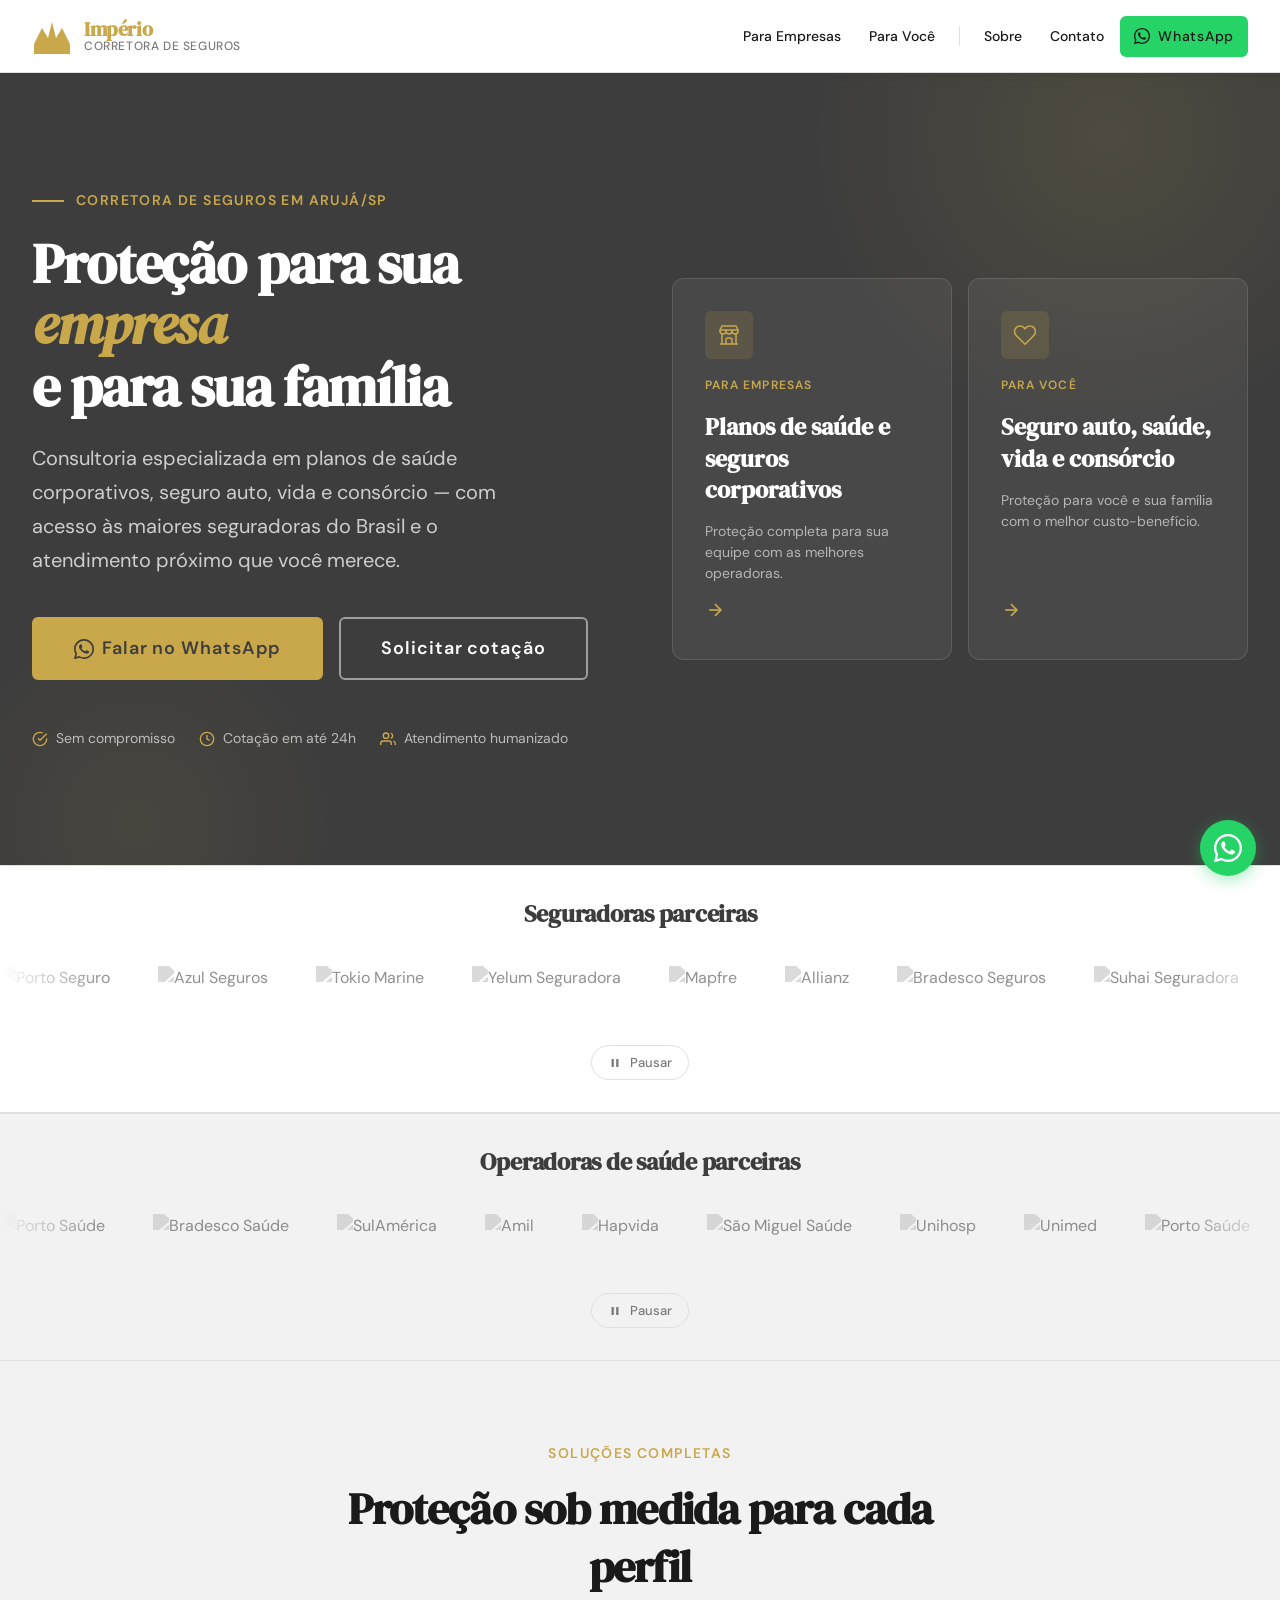
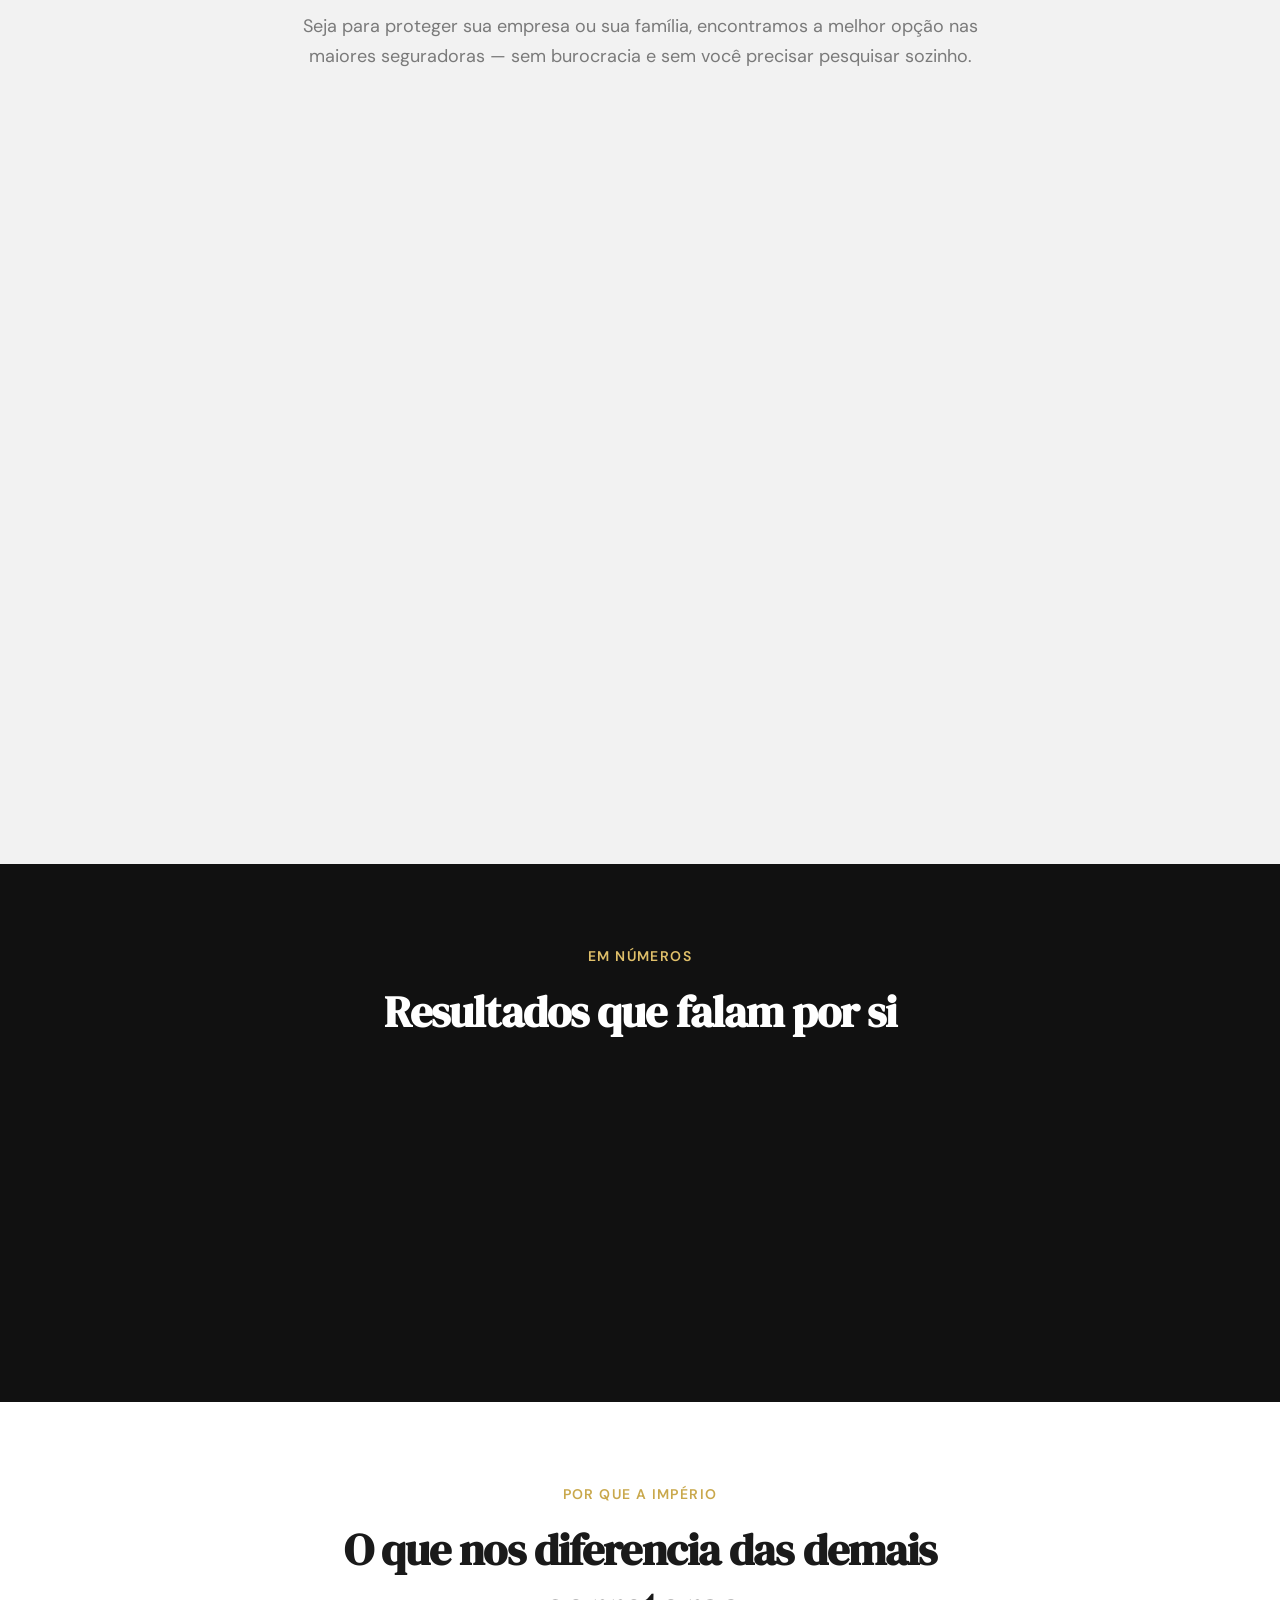
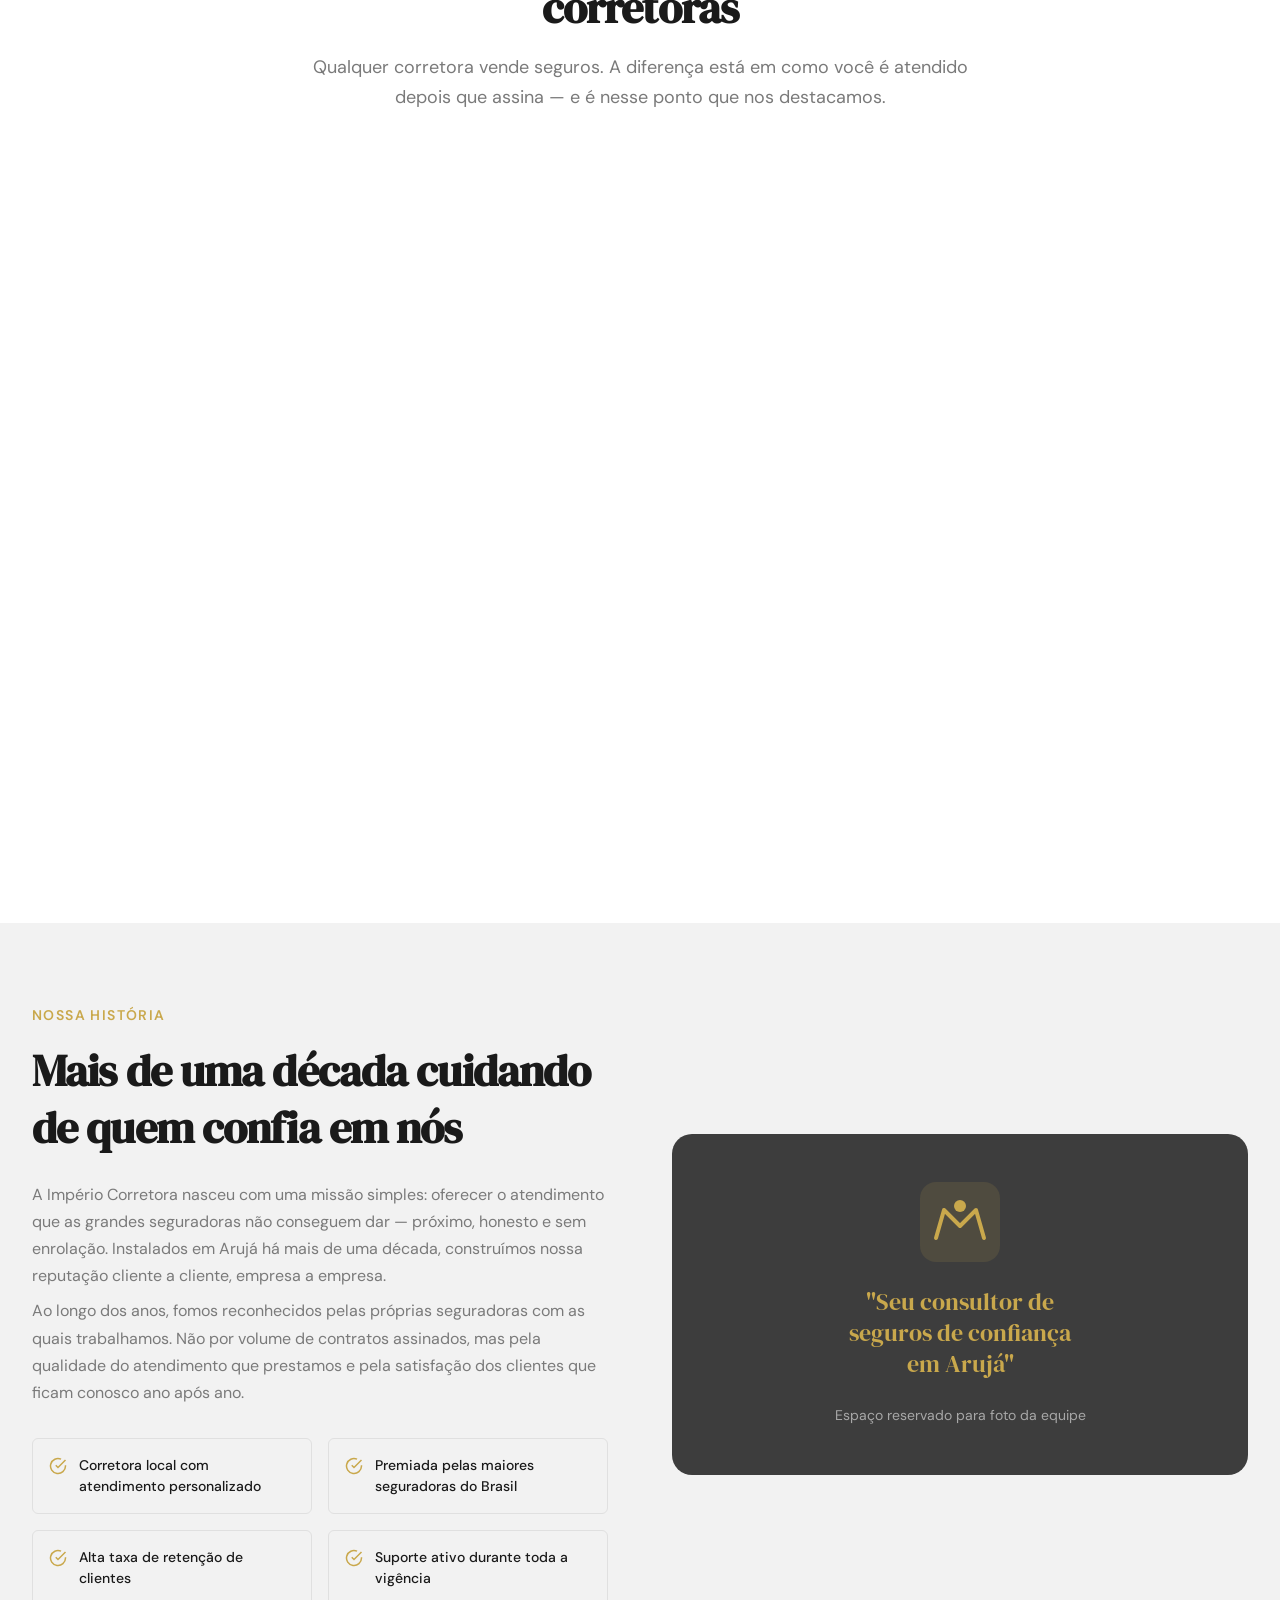
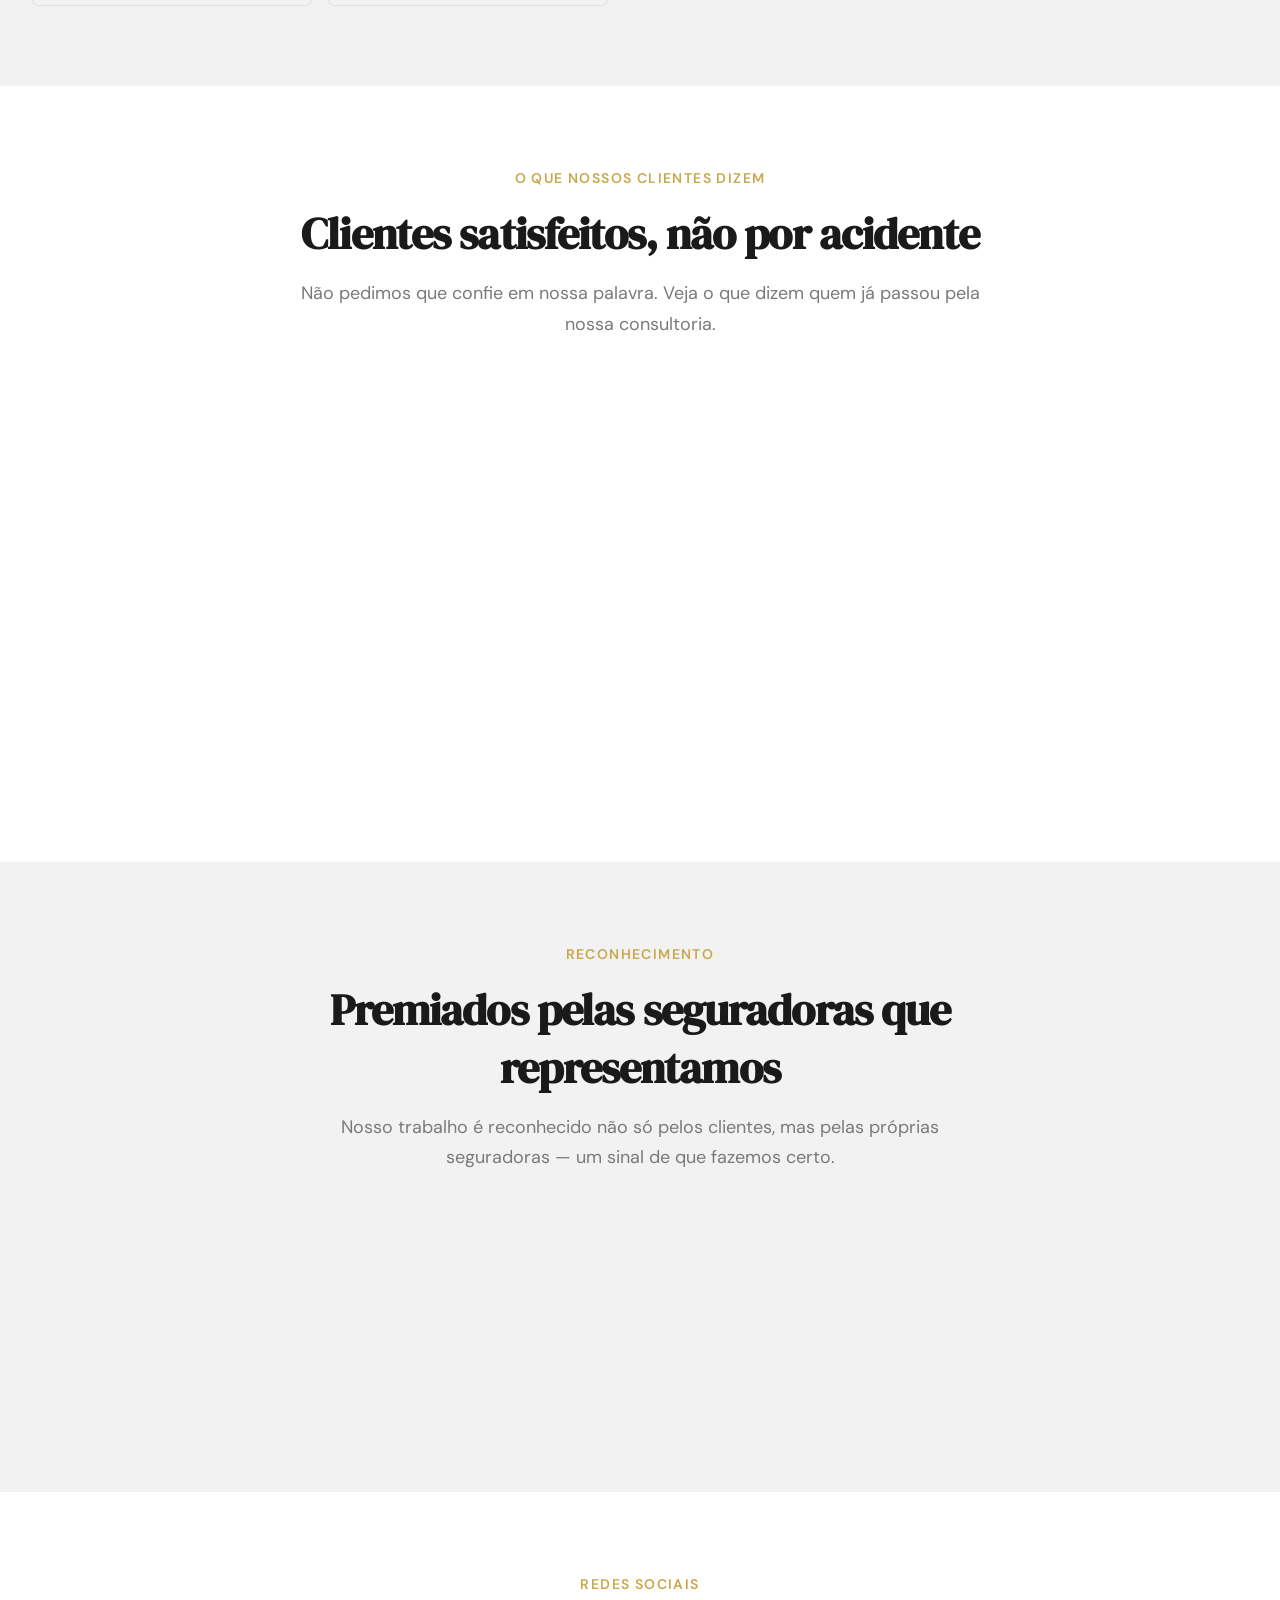
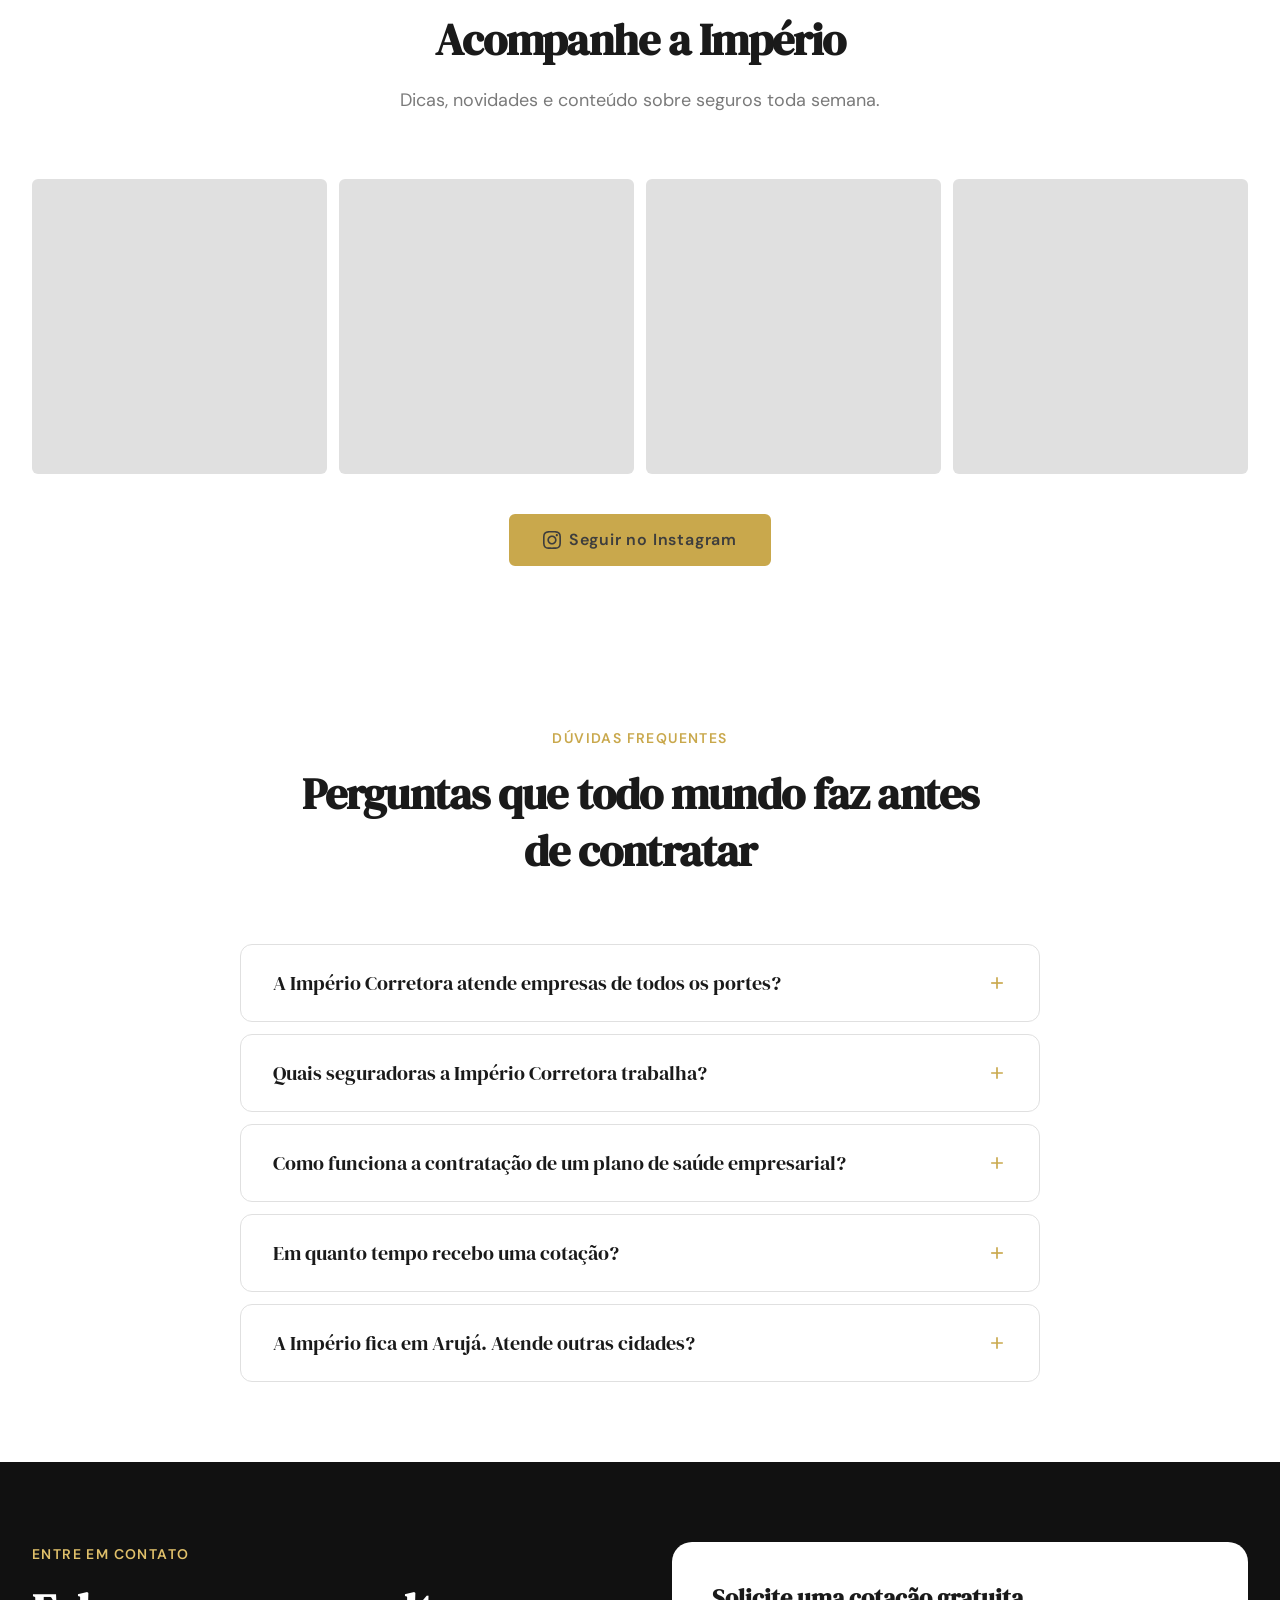
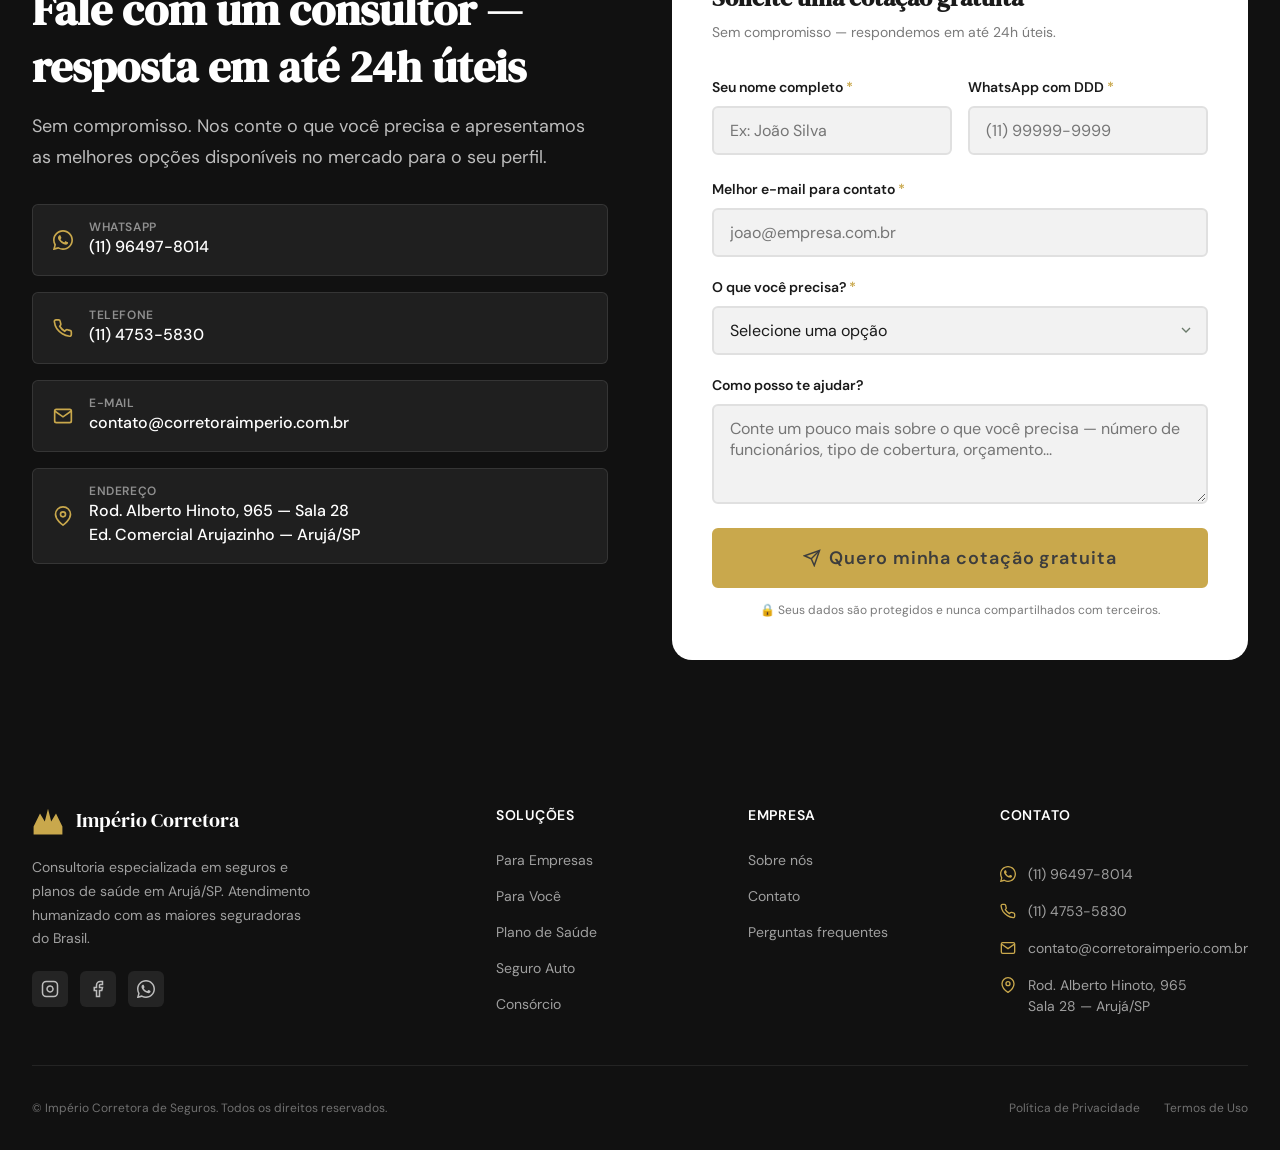
==== commit b105172f: "deploy: v1.2 — paleta cinza chumbo + preto + dourado, carrossel seguradoras - Paleta fiel à logo: ci" ====
--- a/corretoraimperio/index.html
+++ b/corretoraimperio/index.html
@@ -1,4 +1,4 @@
-<!DOCTYPE html>
+﻿<!DOCTYPE html>
 <html lang="pt-BR">
 <head>
   <meta charset="UTF-8">
@@ -128,7 +128,7 @@
     <div class="container">
       <div class="header__inner">
 
-        <a href="/" class="header__logo" aria-label="Império Corretora de Seguros — Página inicial">
+        <a href="index.html" class="header__logo" aria-label="Império Corretora de Seguros — Página inicial">
           <svg class="header__logo-icon" viewBox="0 0 40 40" fill="none" aria-hidden="true" focusable="false">
             <path d="M2,38 L2,28 L10,12 L16,22 L20,6 L24,22 L30,12 L38,28 L38,38 Z" fill="#c9a84c"/>
           </svg>
@@ -139,11 +139,11 @@
         </a>
 
         <nav class="header__nav" aria-label="Navegação principal" id="main-nav">
-          <a href="/empresas.html">Para Empresas</a>
-          <a href="/para-voce.html">Para Você</a>
+          <a href="empresas.html">Para Empresas</a>
+          <a href="para-voce.html">Para Você</a>
           <span class="nav-divider" aria-hidden="true"></span>
-          <a href="/#sobre">Sobre</a>
-          <a href="/#contato">Contato</a>
+          <a href="#sobre">Sobre</a>
+          <a href="#contato">Contato</a>
           <a href="https://wa.me/5511964978014?text=Olá!%20Gostaria%20de%20fazer%20uma%20cotação." class="btn btn--whatsapp btn--sm" target="_blank" rel="noopener noreferrer">
             <svg width="16" height="16" viewBox="0 0 24 24" fill="currentColor" aria-hidden="true"><path d="M17.472 14.382c-.297-.149-1.758-.867-2.03-.967-.273-.099-.471-.148-.67.15-.197.297-.767.966-.94 1.164-.173.199-.347.223-.644.075-.297-.15-1.255-.463-2.39-1.475-.883-.788-1.48-1.761-1.653-2.059-.173-.297-.018-.458.13-.606.134-.133.298-.347.446-.52.149-.174.198-.298.298-.497.099-.198.05-.371-.025-.52-.075-.149-.669-1.612-.916-2.207-.242-.579-.487-.5-.669-.51-.173-.008-.371-.01-.57-.01-.198 0-.52.074-.792.372-.272.297-1.04 1.016-1.04 2.479 0 1.462 1.065 2.875 1.213 3.074.149.198 2.096 3.2 5.077 4.487.709.306 1.262.489 1.694.625.712.227 1.36.195 1.871.118.571-.085 1.758-.719 2.006-1.413.248-.694.248-1.289.173-1.413-.074-.124-.272-.198-.57-.347z"/><path d="M12 0C5.373 0 0 5.373 0 12c0 2.136.561 4.14 1.535 5.875L.057 23.495a.5.5 0 0 0 .616.641l5.837-1.53A11.945 11.945 0 0 0 12 24c6.627 0 12-5.373 12-12S18.627 0 12 0zm0 22c-1.896 0-3.67-.522-5.188-1.43l-.371-.22-3.847 1.01 1.03-3.757-.241-.386A9.932 9.932 0 0 1 2 12C2 6.477 6.477 2 12 2s10 4.477 10 10-4.477 10-10 10z"/></svg>
             <span>WhatsApp</span>
@@ -182,7 +182,7 @@
                 <svg width="20" height="20" viewBox="0 0 24 24" fill="currentColor" aria-hidden="true"><path d="M17.472 14.382c-.297-.149-1.758-.867-2.03-.967-.273-.099-.471-.148-.67.15-.197.297-.767.966-.94 1.164-.173.199-.347.223-.644.075-.297-.15-1.255-.463-2.39-1.475-.883-.788-1.48-1.761-1.653-2.059-.173-.297-.018-.458.13-.606.134-.133.298-.347.446-.52.149-.174.198-.298.298-.497.099-.198.05-.371-.025-.52-.075-.149-.669-1.612-.916-2.207-.242-.579-.487-.5-.669-.51-.173-.008-.371-.01-.57-.01-.198 0-.52.074-.792.372-.272.297-1.04 1.016-1.04 2.479 0 1.462 1.065 2.875 1.213 3.074.149.198 2.096 3.2 5.077 4.487.709.306 1.262.489 1.694.625.712.227 1.36.195 1.871.118.571-.085 1.758-.719 2.006-1.413.248-.694.248-1.289.173-1.413-.074-.124-.272-.198-.57-.347z"/><path d="M12 0C5.373 0 0 5.373 0 12c0 2.136.561 4.14 1.535 5.875L.057 23.495a.5.5 0 0 0 .616.641l5.837-1.53A11.945 11.945 0 0 0 12 24c6.627 0 12-5.373 12-12S18.627 0 12 0zm0 22c-1.896 0-3.67-.522-5.188-1.43l-.371-.22-3.847 1.01 1.03-3.757-.241-.386A9.932 9.932 0 0 1 2 12C2 6.477 6.477 2 12 2s10 4.477 10 10-4.477 10-10 10z"/></svg>
                 Falar no WhatsApp
               </a>
-              <a href="/#contato" class="btn btn--outline-white btn--lg">
+              <a href="#contato" class="btn btn--outline-white btn--lg">
                 Solicitar cotação
               </a>
             </div>
@@ -204,7 +204,7 @@
 
           <div class="hero__visual" aria-hidden="true">
             <div class="hero__audience-cards">
-              <a href="/empresas.html" class="audience-card">
+              <a href="empresas.html" class="audience-card">
                 <div class="audience-card__icon" aria-hidden="true">
                   <svg width="24" height="24" viewBox="0 0 24 24" fill="none" stroke="currentColor" stroke-width="1.5"><path d="M3 21h18"/><path d="M3 7v1a3 3 0 0 0 6 0V7m0 1a3 3 0 0 0 6 0V7m0 1a3 3 0 0 0 6 0V7H3l2-4h14l2 4"/><path d="M5 21V10.85"/><path d="M19 21V10.85"/><path d="M9 21v-4a2 2 0 0 1 2-2h2a2 2 0 0 1 2 2v4"/></svg>
                 </div>
@@ -215,7 +215,7 @@
                   <svg width="20" height="20" viewBox="0 0 24 24" fill="none" stroke="currentColor" stroke-width="2"><path d="M5 12h14"/><path d="m12 5 7 7-7 7"/></svg>
                 </span>
               </a>
-              <a href="/para-voce.html" class="audience-card">
+              <a href="para-voce.html" class="audience-card">
                 <div class="audience-card__icon" aria-hidden="true">
                   <svg width="24" height="24" viewBox="0 0 24 24" fill="none" stroke="currentColor" stroke-width="1.5"><path d="M20.84 4.61a5.5 5.5 0 0 0-7.78 0L12 5.67l-1.06-1.06a5.5 5.5 0 0 0-7.78 7.78l1.06 1.06L12 21.23l7.78-7.78 1.06-1.06a5.5 5.5 0 0 0 0-7.78z"/></svg>
                 </div>
@@ -232,32 +232,66 @@
       </div>
     </section>
 
-    <!-- ── Seguradoras ────────────────────────────────────── -->
-    <section class="seguradoras" aria-label="Seguradoras parceiras">
-      <div class="container">
-        <p class="seguradoras__label">Trabalhamos com as maiores seguradoras do Brasil</p>
-        <ul class="seguradoras__grid" role="list">
-          <li class="seguradora-item" role="listitem">
-            <svg width="14" height="14" viewBox="0 0 24 24" fill="none" stroke="currentColor" stroke-width="2" aria-hidden="true"><path d="M12 22s8-4 8-10V5l-8-3-8 3v7c0 6 8 10 8 10z"/></svg>
-            SulAmérica
-          </li>
-          <li class="seguradora-item" role="listitem">
-            <svg width="14" height="14" viewBox="0 0 24 24" fill="none" stroke="currentColor" stroke-width="2" aria-hidden="true"><path d="M12 22s8-4 8-10V5l-8-3-8 3v7c0 6 8 10 8 10z"/></svg>
-            Bradesco Saúde
-          </li>
-          <li class="seguradora-item" role="listitem">
-            <svg width="14" height="14" viewBox="0 0 24 24" fill="none" stroke="currentColor" stroke-width="2" aria-hidden="true"><path d="M12 22s8-4 8-10V5l-8-3-8 3v7c0 6 8 10 8 10z"/></svg>
-            Porto Seguro
-          </li>
-          <li class="seguradora-item" role="listitem">
-            <svg width="14" height="14" viewBox="0 0 24 24" fill="none" stroke="currentColor" stroke-width="2" aria-hidden="true"><path d="M12 22s8-4 8-10V5l-8-3-8 3v7c0 6 8 10 8 10z"/></svg>
-            Hapvida
-          </li>
-          <li class="seguradora-item" role="listitem">
-            <svg width="14" height="14" viewBox="0 0 24 24" fill="none" stroke="currentColor" stroke-width="2" aria-hidden="true"><path d="M12 22s8-4 8-10V5l-8-3-8 3v7c0 6 8 10 8 10z"/></svg>
-            E outras +
-          </li>
-        </ul>
+    <!-- ── Seguradoras parceiras ──────────────────────────── -->
+    <section class="seguradoras seguradoras--auto" aria-label="Seguradoras parceiras">
+      <p class="visually-hidden">
+        Seguradoras parceiras: Porto Seguro, Azul Seguros, Tokio Marine, Yelum, Mapfre, Allianz, Bradesco, Suhai, Zurich, Pier, Ezze, Berkley e Potencial.
+      </p>
+
+      <h2 class="seguradoras__label">Seguradoras parceiras</h2>
+      <div class="seguradoras-track" aria-hidden="true">
+        <div class="seguradoras-slider" data-marquee>
+          <div class="seguradoras-logo"><img src="https://www.google.com/s2/favicons?domain=portoseguro.com.br&sz=128" alt="Porto Seguro" loading="lazy"></div>
+          <div class="seguradoras-logo"><img src="https://www.google.com/s2/favicons?domain=azulseguros.com.br&sz=128" alt="Azul Seguros" loading="lazy"></div>
+          <div class="seguradoras-logo"><img src="https://www.google.com/s2/favicons?domain=tokiomarine.com.br&sz=128" alt="Tokio Marine" loading="lazy"></div>
+          <div class="seguradoras-logo"><img src="https://www.google.com/s2/favicons?domain=yelumseguradora.com.br&sz=128" alt="Yelum Seguradora" loading="lazy"></div>
+          <div class="seguradoras-logo"><img src="https://www.google.com/s2/favicons?domain=mapfre.com.br&sz=128" alt="Mapfre" loading="lazy"></div>
+          <div class="seguradoras-logo"><img src="https://www.google.com/s2/favicons?domain=allianz.com.br&sz=128" alt="Allianz" loading="lazy"></div>
+          <div class="seguradoras-logo"><img src="https://www.google.com/s2/favicons?domain=bradescoseguros.com.br&sz=128" alt="Bradesco Seguros" loading="lazy"></div>
+          <div class="seguradoras-logo"><img src="https://www.google.com/s2/favicons?domain=suhaiseguradora.com&sz=128" alt="Suhai Seguradora" loading="lazy"></div>
+          <div class="seguradoras-logo"><img src="https://www.google.com/s2/favicons?domain=zurich.com.br&sz=128" alt="Zurich" loading="lazy"></div>
+          <div class="seguradoras-logo"><img src="https://www.google.com/s2/favicons?domain=pier.digital&sz=128" alt="Pier" loading="lazy"></div>
+          <div class="seguradoras-logo"><img src="https://www.google.com/s2/favicons?domain=ezzeseguros.com.br&sz=128" alt="Ezze" loading="lazy"></div>
+          <div class="seguradoras-logo"><img src="https://www.google.com/s2/favicons?domain=berkley.com&sz=128" alt="Berkley" loading="lazy"></div>
+          <div class="seguradoras-logo"><img src="https://www.google.com/s2/favicons?domain=potencialseguros.com.br&sz=128" alt="Potencial Seguros" loading="lazy"></div>
+        </div>
+      </div>
+
+      <div class="seguradoras__pause-wrap">
+        <button type="button" class="seguradoras__pause" aria-pressed="false" aria-label="Pausar animação dos logos">
+          <svg class="seguradoras__pause-icon icon-pause" viewBox="0 0 24 24" fill="currentColor" aria-hidden="true"><rect x="6" y="5" width="4" height="14" rx="1"/><rect x="14" y="5" width="4" height="14" rx="1"/></svg>
+          <svg class="seguradoras__pause-icon icon-play" viewBox="0 0 24 24" fill="currentColor" aria-hidden="true"><path d="M8 5v14l11-7z"/></svg>
+          <span class="seguradoras__pause-label">Pausar</span>
+        </button>
+      </div>
+    </section>
+
+    <!-- ── Operadoras de saúde parceiras ──────────────────── -->
+    <section class="seguradoras seguradoras--saude seguradoras--auto" aria-label="Operadoras de saúde parceiras">
+      <p class="visually-hidden">
+        Operadoras de saúde parceiras: Porto Saúde, Bradesco Saúde, SulAmérica, Amil, Hapvida, São Miguel Saúde, Unihosp e Unimed.
+      </p>
+
+      <h2 class="seguradoras__label">Operadoras de saúde parceiras</h2>
+      <div class="seguradoras-track" aria-hidden="true">
+        <div class="seguradoras-slider seguradoras-slider--reverse" data-marquee>
+          <div class="seguradoras-logo"><img src="https://www.google.com/s2/favicons?domain=portoseguro.com.br&sz=128" alt="Porto Saúde" loading="lazy"></div>
+          <div class="seguradoras-logo"><img src="https://www.google.com/s2/favicons?domain=bradescosaude.com.br&sz=128" alt="Bradesco Saúde" loading="lazy"></div>
+          <div class="seguradoras-logo"><img src="https://www.google.com/s2/favicons?domain=sulamerica.com.br&sz=128" alt="SulAmérica" loading="lazy"></div>
+          <div class="seguradoras-logo"><img src="https://www.google.com/s2/favicons?domain=amil.com.br&sz=128" alt="Amil" loading="lazy"></div>
+          <div class="seguradoras-logo"><img src="https://www.google.com/s2/favicons?domain=hapvida.com.br&sz=128" alt="Hapvida" loading="lazy"></div>
+          <div class="seguradoras-logo"><img src="https://www.google.com/s2/favicons?domain=saomiguelsaude.com.br&sz=128" alt="São Miguel Saúde" loading="lazy"></div>
+          <div class="seguradoras-logo"><img src="https://www.google.com/s2/favicons?domain=unihosp.com.br&sz=128" alt="Unihosp" loading="lazy"></div>
+          <div class="seguradoras-logo"><img src="https://www.google.com/s2/favicons?domain=unimed.coop.br&sz=128" alt="Unimed" loading="lazy"></div>
+        </div>
+      </div>
+
+      <div class="seguradoras__pause-wrap">
+        <button type="button" class="seguradoras__pause" aria-pressed="false" aria-label="Pausar animação dos logos">
+          <svg class="seguradoras__pause-icon icon-pause" viewBox="0 0 24 24" fill="currentColor" aria-hidden="true"><rect x="6" y="5" width="4" height="14" rx="1"/><rect x="14" y="5" width="4" height="14" rx="1"/></svg>
+          <svg class="seguradoras__pause-icon icon-play" viewBox="0 0 24 24" fill="currentColor" aria-hidden="true"><path d="M8 5v14l11-7z"/></svg>
+          <span class="seguradoras__pause-label">Pausar</span>
+        </button>
       </div>
     </section>
 
@@ -293,7 +327,7 @@
                 Consultoria e gestão de benefícios
               </li>
             </ul>
-            <a href="/empresas.html" class="btn btn--primary">Ver soluções para empresas</a>
+            <a href="empresas.html" class="btn btn--primary">Ver soluções para empresas</a>
           </article>
 
           <!-- B2C -->
@@ -318,7 +352,7 @@
                 Seguro de Vida e Consórcio
               </li>
             </ul>
-            <a href="/para-voce.html" class="btn btn--secondary">Ver soluções para você</a>
+            <a href="para-voce.html" class="btn btn--secondary">Ver soluções para você</a>
           </article>
         </div>
       </div>
@@ -841,7 +875,7 @@
     <div class="container">
       <div class="footer__inner">
         <div class="footer__brand">
-          <a href="/" class="footer__logo" aria-label="Império Corretora de Seguros — Página inicial">
+          <a href="index.html" class="footer__logo" aria-label="Império Corretora de Seguros — Página inicial">
             <svg width="32" height="32" viewBox="0 0 40 40" fill="none" aria-hidden="true">
               <path d="M2,38 L2,28 L10,12 L16,22 L20,6 L24,22 L30,12 L38,28 L38,38 Z" fill="#c9a84c"/>
             </svg>
@@ -864,20 +898,20 @@
         <nav aria-label="Soluções">
           <p class="footer__col-title">Soluções</p>
           <ul class="footer__links">
-            <li><a href="/empresas.html">Para Empresas</a></li>
-            <li><a href="/para-voce.html">Para Você</a></li>
-            <li><a href="/empresas.html#plano-saude">Plano de Saúde</a></li>
-            <li><a href="/para-voce.html#seguro-auto">Seguro Auto</a></li>
-            <li><a href="/para-voce.html#consorcio">Consórcio</a></li>
+            <li><a href="empresas.html">Para Empresas</a></li>
+            <li><a href="para-voce.html">Para Você</a></li>
+            <li><a href="empresas.html#plano-saude">Plano de Saúde</a></li>
+            <li><a href="para-voce.html#seguro-auto">Seguro Auto</a></li>
+            <li><a href="para-voce.html#consorcio">Consórcio</a></li>
           </ul>
         </nav>
 
         <nav aria-label="Empresa">
           <p class="footer__col-title">Empresa</p>
           <ul class="footer__links">
-            <li><a href="/#sobre">Sobre nós</a></li>
-            <li><a href="/#contato">Contato</a></li>
-            <li><a href="/#faq">Perguntas frequentes</a></li>
+            <li><a href="#sobre">Sobre nós</a></li>
+            <li><a href="#contato">Contato</a></li>
+            <li><a href="#faq">Perguntas frequentes</a></li>
           </ul>
         </nav>
 
--- a/corretoraimperio/style.css
+++ b/corretoraimperio/style.css
@@ -1,6 +1,6 @@
 /* ============================================================
    IMPÉRIO CORRETORA DE SEGUROS — style.css
-   Paleta: Financeiro/Investimentos (verde escuro + dourado)
+   Paleta: Cinza chumbo + preto + dourado (fiel à logo)
    Tipografia: DM Serif Display + DM Sans
    ============================================================ */
 
@@ -9,17 +9,17 @@
 /* ── Tokens ─────────────────────────────────────────────── */
 :root {
   /* Cores */
-  --color-bg:          #f5f7f5;
+  --color-bg:          #f2f2f2;
   --color-surface:     #ffffff;
-  --color-primary:     #1a3d2b;
-  --color-primary-d:   #122b1e;
-  --color-primary-l:   #2a5c40;
+  --color-primary:     #3d3d3d;
+  --color-primary-d:   #111111;
+  --color-primary-l:   #5a5a5a;
   --color-accent:      #c9a84c;
   --color-accent-l:    #e0c06a;
   --color-accent-rgb:  201, 168, 76;
-  --color-text:        #0f2018;
-  --color-muted:       #6b7a6b;
-  --color-border:      #d5e0d5;
+  --color-text:        #1a1a1a;
+  --color-muted:       #7a7a7a;
+  --color-border:      #e0e0e0;
   --color-white:       #ffffff;
 
   /* Tipografia */
@@ -74,9 +74,9 @@
   --radius-full: 999px;
 
   /* Sombras */
-  --shadow-sm: 0 2px 8px rgba(15, 32, 24, 0.06);
-  --shadow-md: 0 8px 32px rgba(15, 32, 24, 0.10);
-  --shadow-lg: 0 16px 48px rgba(15, 32, 24, 0.14);
+  --shadow-sm: 0 2px 8px rgba(0, 0, 0, 0.07);
+  --shadow-md: 0 8px 32px rgba(0, 0, 0, 0.12);
+  --shadow-lg: 0 16px 48px rgba(0, 0, 0, 0.16);
 }
 
 /* ── Reset ──────────────────────────────────────────────── */
@@ -149,7 +149,7 @@
 
 .section        { padding: var(--space-20) 0; }
 .section--alt   { padding: var(--space-20) 0; background: var(--color-surface); }
-.section--dark  { padding: var(--space-20) 0; background: var(--color-primary); color: var(--color-white); }
+.section--dark  { padding: var(--space-20) 0; background: var(--color-primary-d); color: var(--color-white); }
 .section__header {
   max-width: 680px;
   margin: 0 auto var(--space-16);
@@ -535,40 +535,104 @@
 
 /* ── Seguradoras Banner ─────────────────────────────────── */
 .seguradoras {
-  padding: var(--space-12) 0;
+  padding: var(--space-8) 0;
   background: var(--color-surface);
+  border-top: 1px solid var(--color-border);
   border-bottom: 1px solid var(--color-border);
+  overflow: hidden;
 }
 .seguradoras__label {
   text-align: center;
-  font-size: var(--font-sm);
+  font-family: var(--font-display);
+  font-size: var(--font-xl);
   font-weight: var(--font-semibold);
-  letter-spacing: var(--tracking-wider);
-  text-transform: uppercase;
+  color: var(--color-primary);
+  margin: 0 0 var(--space-6);
+  letter-spacing: -0.01em;
+  padding: 0 var(--space-4);
+}
+.seguradoras-track {
+  position: relative;
+  overflow: hidden;
+  -webkit-mask: linear-gradient(90deg, transparent 0%, black 8%, black 92%, transparent 100%);
+  mask: linear-gradient(90deg, transparent 0%, black 8%, black 92%, transparent 100%);
+}
+.seguradoras-slider {
+  display: flex;
+  align-items: center;
+  width: max-content;
+  padding: var(--space-2) 0;
+  animation: seguradoras-marquee var(--marquee-duration, 40s) linear infinite;
+  will-change: transform;
+}
+.seguradoras-slider > .seguradoras-logo { margin-right: var(--space-12); }
+.seguradoras-slider:hover { animation-play-state: paused; }
+.seguradoras-slider--reverse { animation-direction: reverse; }
+.seguradoras.is-paused .seguradoras-slider { animation-play-state: paused; }
+.seguradoras--saude {
+  background: var(--color-bg);
+  border-top: 0;
+}
+.seguradoras + .seguradoras--saude { margin-top: 0; border-top: 1px solid var(--color-border); }
+.seguradoras__pause {
+  display: inline-flex;
+  align-items: center;
+  gap: 8px;
+  margin: var(--space-6) auto 0;
+  padding: 8px 16px;
+  background: transparent;
+  border: 1px solid var(--color-border);
+  border-radius: 999px;
   color: var(--color-muted);
-  margin-bottom: var(--space-8);
-}
-.seguradoras__grid {
-  display: flex;
-  flex-wrap: wrap;
+  font-family: inherit;
+  font-size: 13px;
+  font-weight: 500;
+  cursor: pointer;
+  transition: color .2s ease, border-color .2s ease, background .2s ease;
+}
+.seguradoras__pause:hover,
+.seguradoras__pause:focus-visible {
+  color: var(--color-primary);
+  border-color: var(--color-primary);
+  background: rgba(0,0,0,0.02);
+}
+.seguradoras__pause:focus-visible {
+  outline: 2px solid var(--color-accent);
+  outline-offset: 2px;
+}
+.seguradoras__pause-wrap { text-align: center; }
+.seguradoras__pause-icon { width: 14px; height: 14px; flex-shrink: 0; }
+.seguradoras__pause .icon-play { display: none; }
+.seguradoras.is-paused .seguradoras__pause .icon-pause { display: none; }
+.seguradoras.is-paused .seguradoras__pause .icon-play { display: inline-block; }
+@keyframes seguradoras-marquee {
+  0%   { transform: translateX(0); }
+  100% { transform: translateX(-50%); }
+}
+@media (prefers-reduced-motion: reduce) {
+  .seguradoras-slider { animation: none; }
+}
+.seguradoras-logo {
+  display: flex;
+  align-items: center;
   justify-content: center;
-  align-items: center;
-  gap: var(--space-4) var(--space-8);
-}
-.seguradora-item {
-  display: flex;
-  align-items: center;
-  gap: var(--space-2);
-  padding: var(--space-3) var(--space-5);
-  border: 1px solid var(--color-border);
-  border-radius: var(--radius-full);
-  font-size: var(--font-sm);
-  font-weight: var(--font-semibold);
-  color: var(--color-muted);
-  background: var(--color-bg);
-  white-space: nowrap;
-}
-.seguradora-item svg { color: var(--color-accent); }
+  height: 52px;
+  flex-shrink: 0;
+  filter: grayscale(1) brightness(2) contrast(0.55);
+  opacity: 0.65;
+  transition: filter 0.3s ease, opacity 0.3s ease;
+}
+.seguradoras-logo:hover {
+  filter: grayscale(0) brightness(1) contrast(1);
+  opacity: 1;
+}
+.seguradoras-logo img {
+  height: 42px;
+  width: auto;
+  max-width: 170px;
+  object-fit: contain;
+  display: block;
+}
 
 /* ── Sobre ──────────────────────────────────────────────── */
 .sobre__inner {
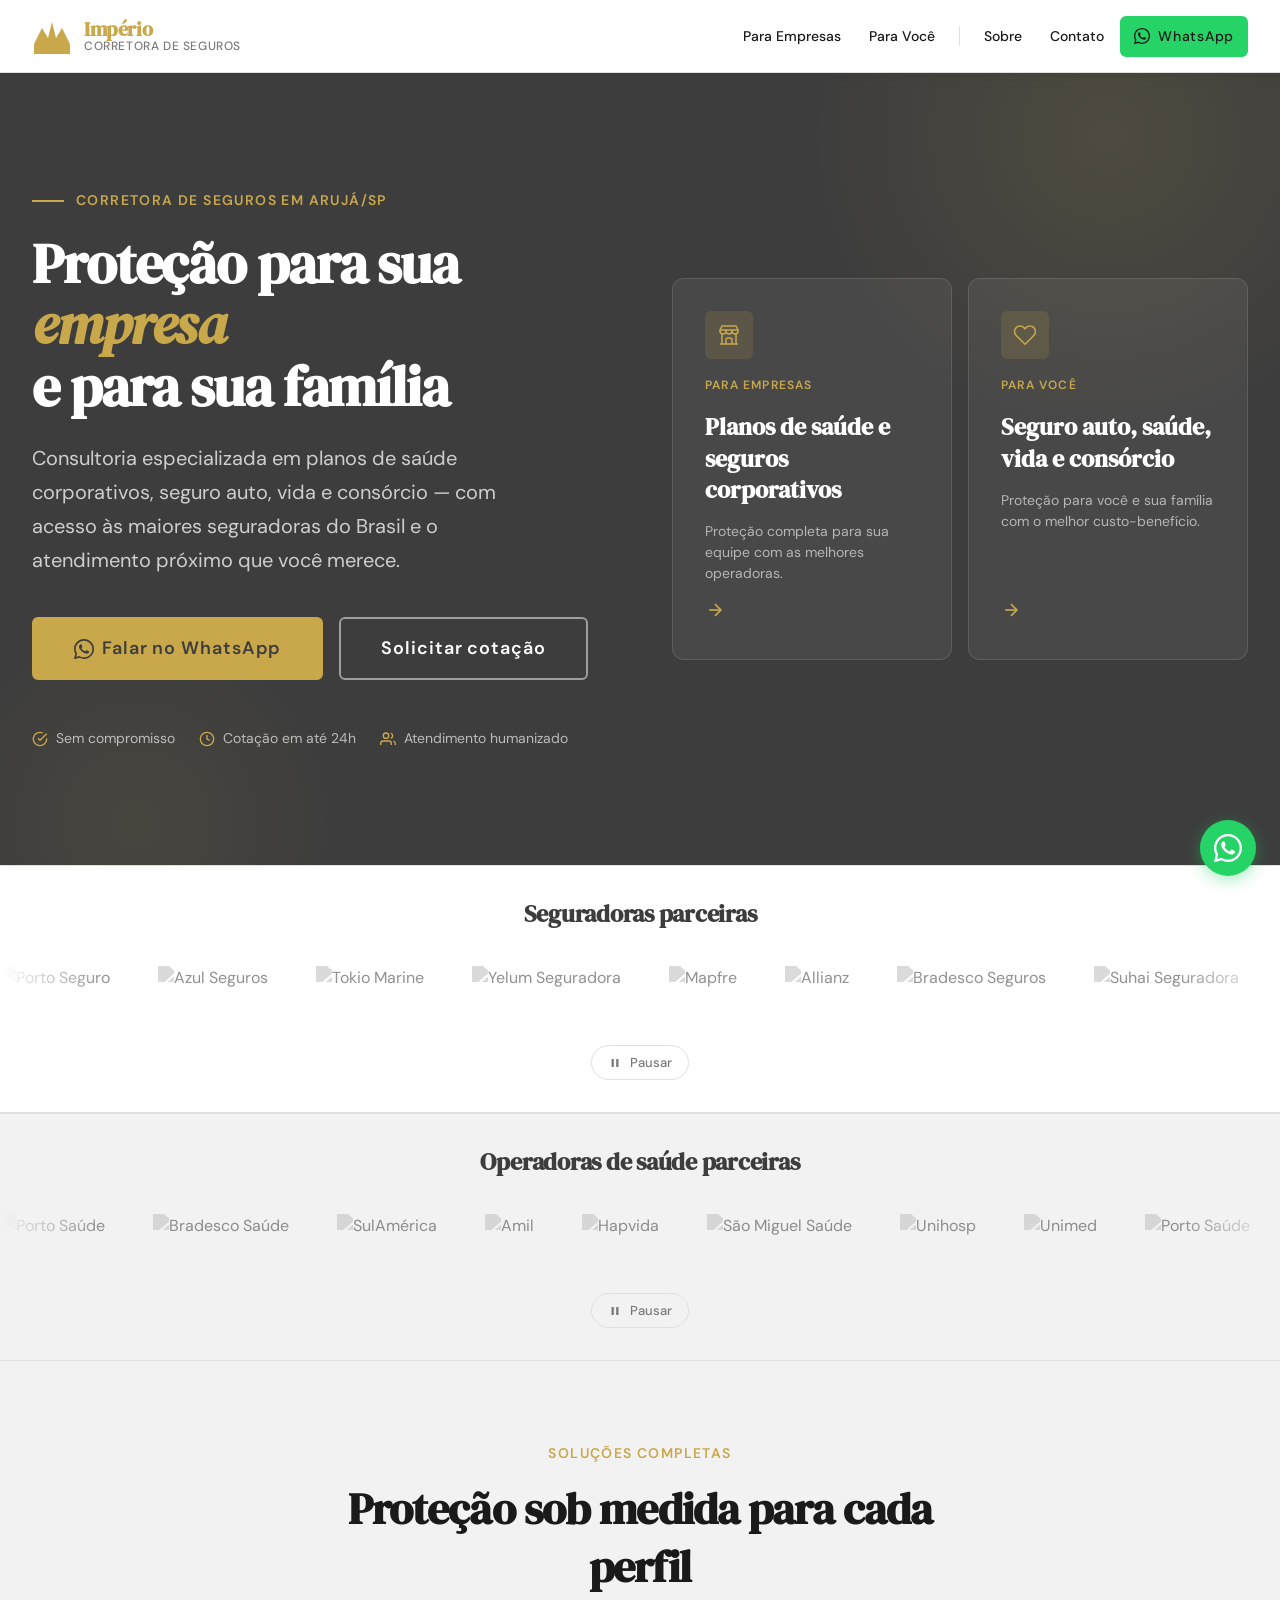
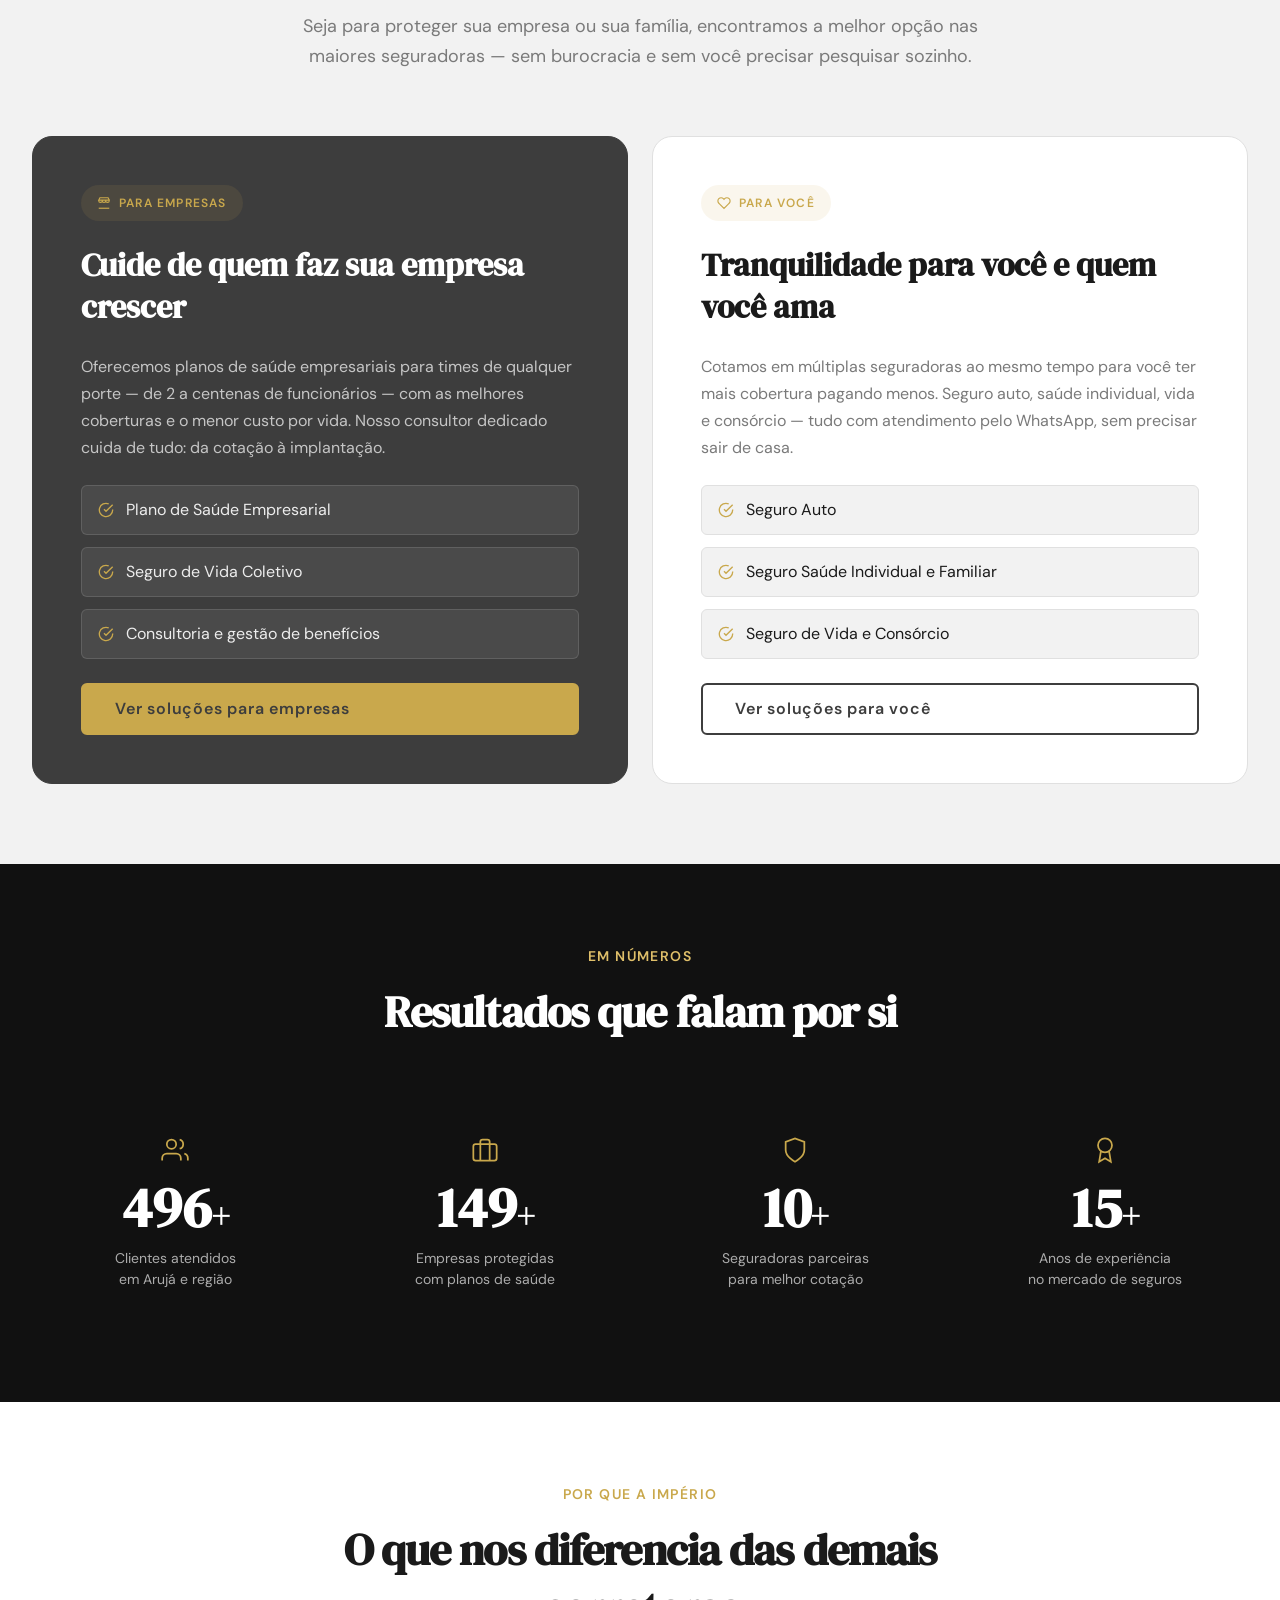
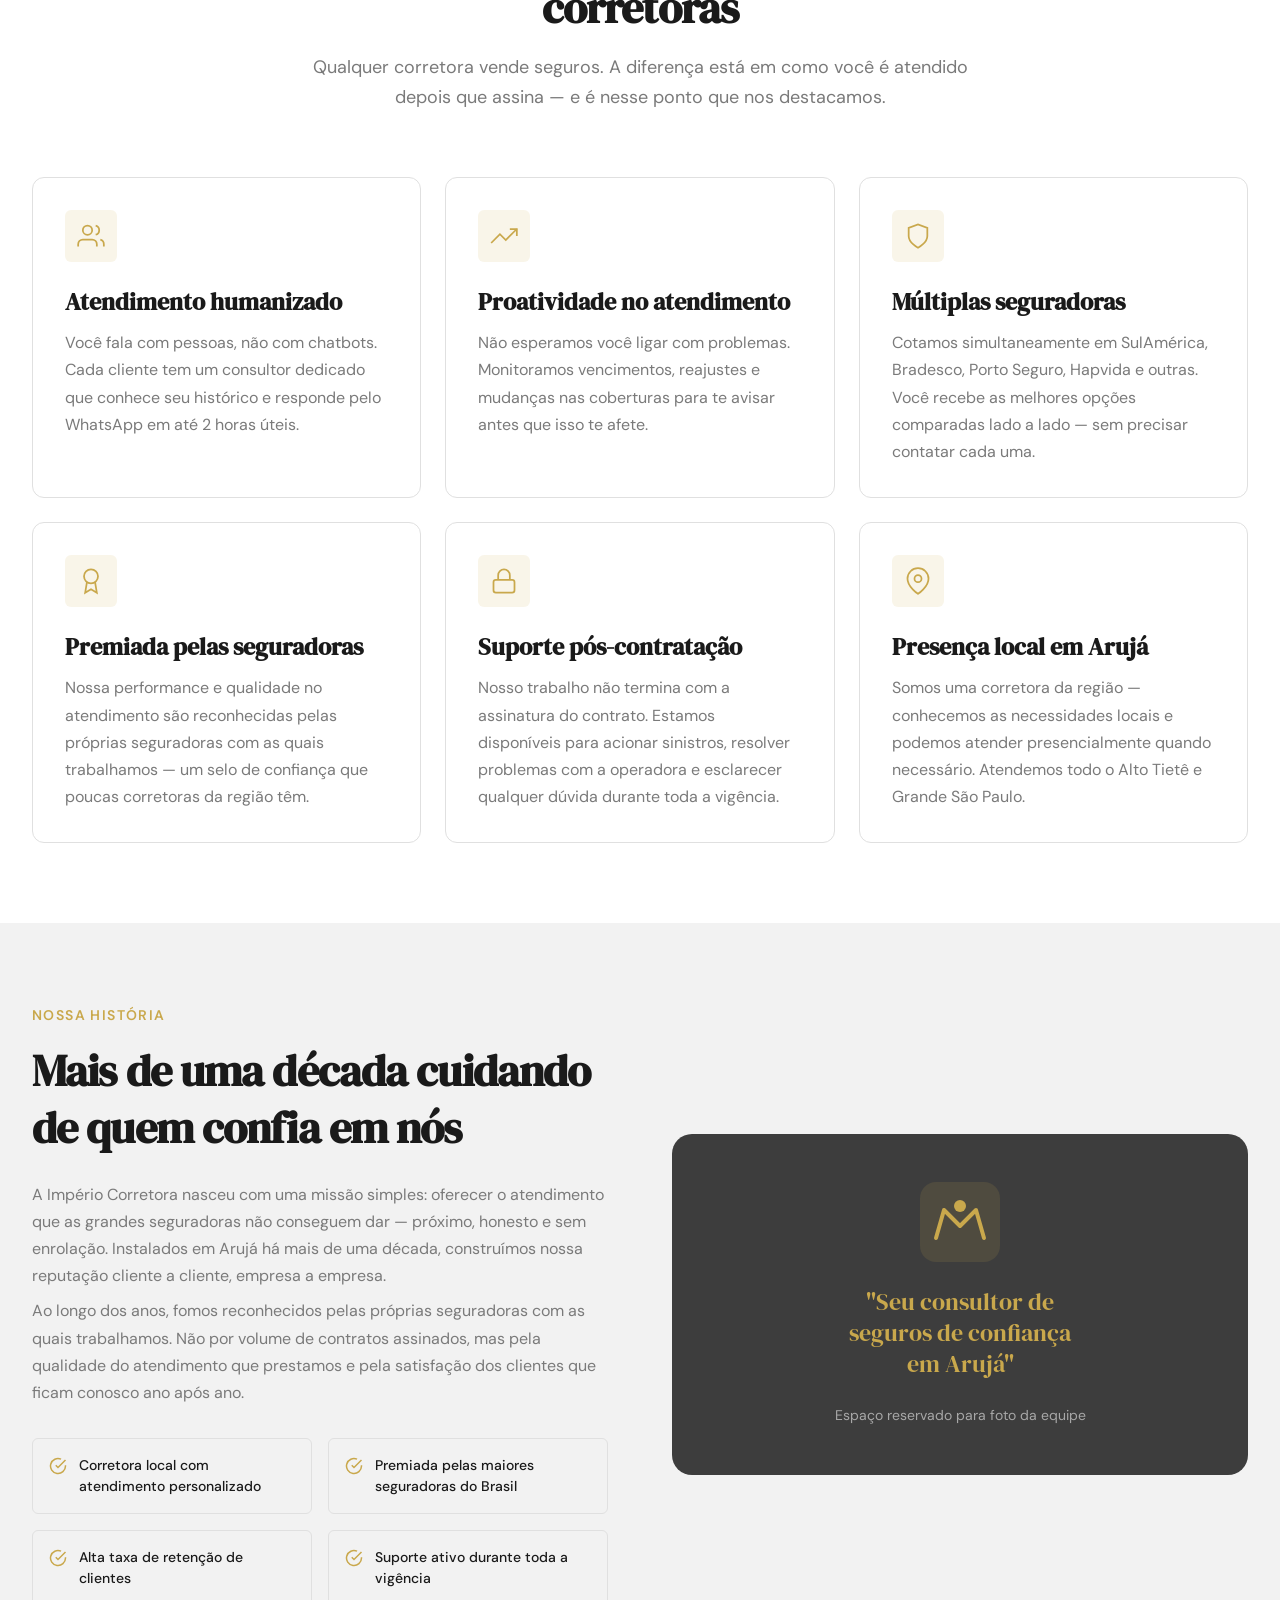
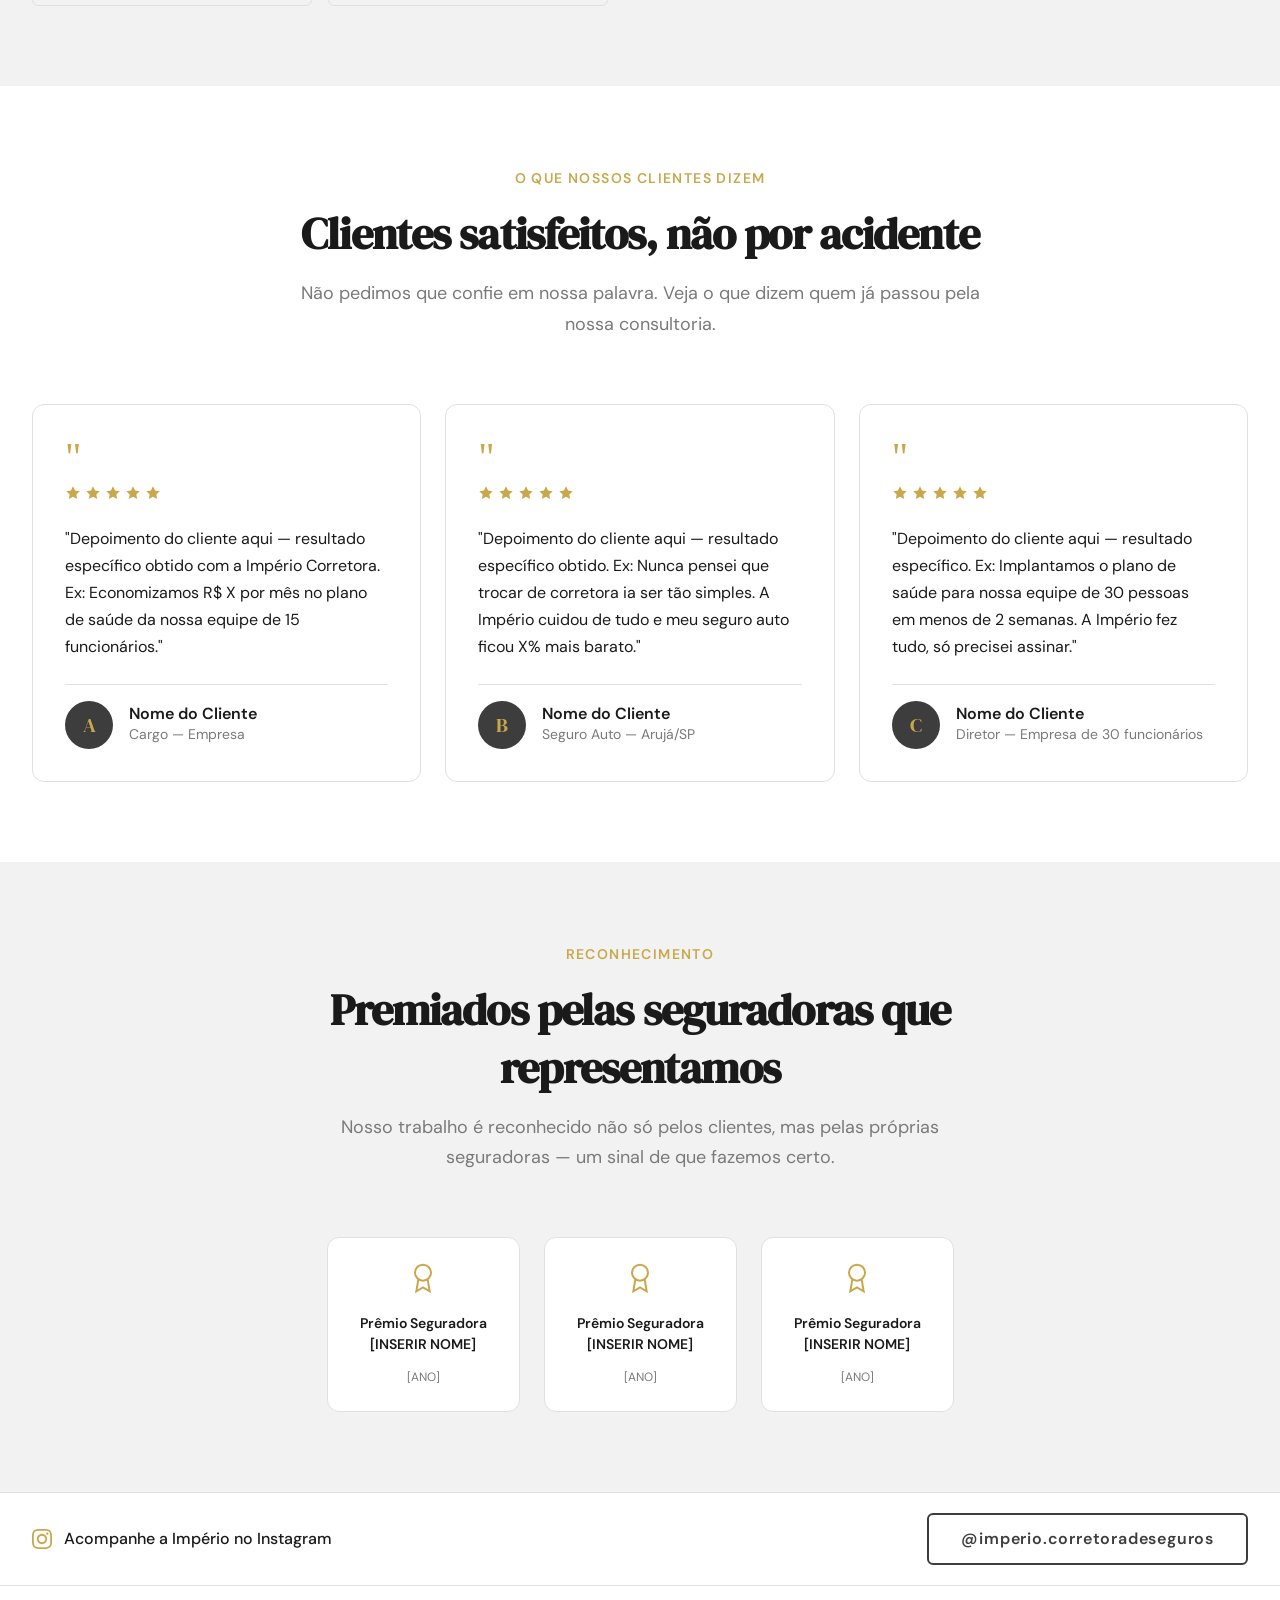
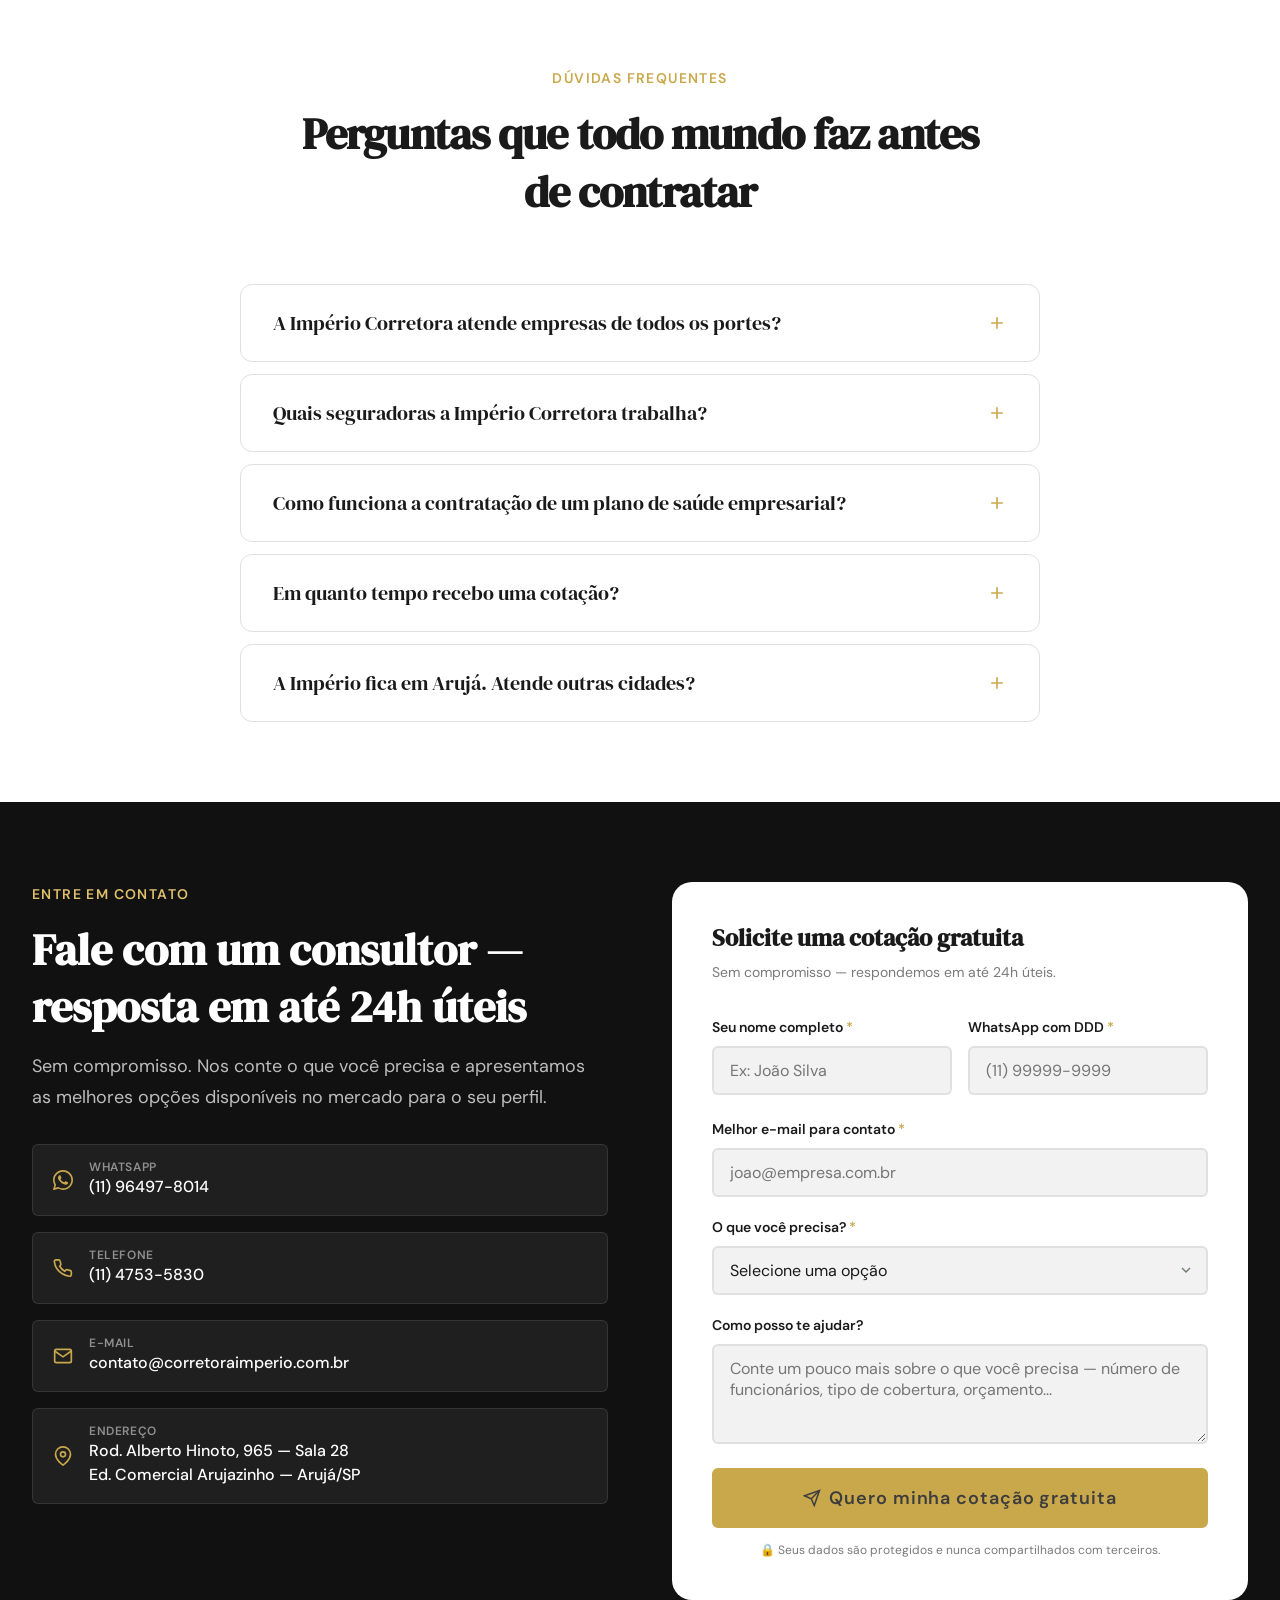
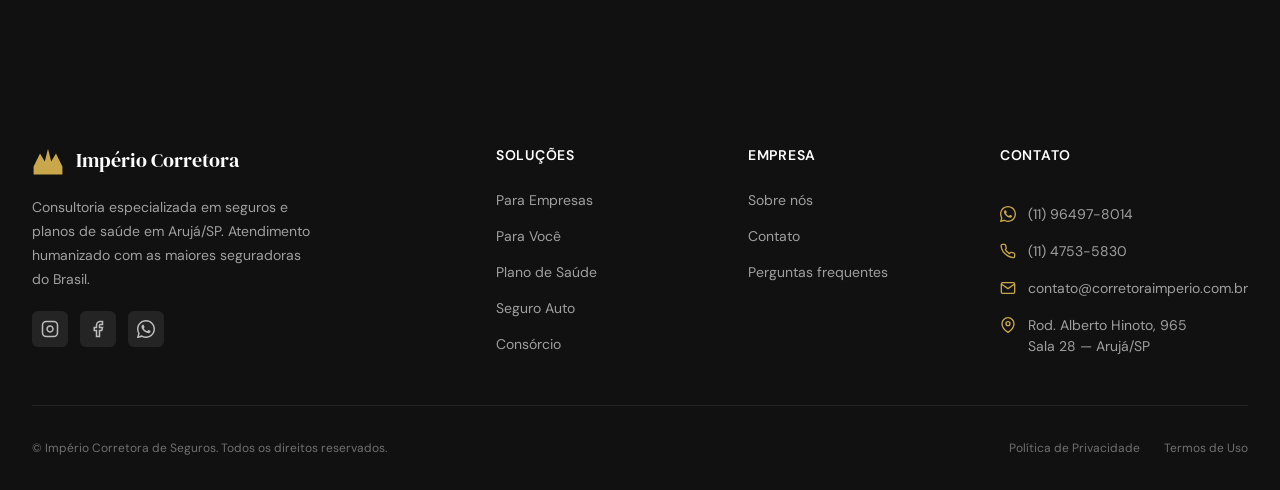
==== commit 959d296b: "deploy: v1.3 — corretoraimperio (header, espaços em branco, Instagram) - header--scrolled: verde tro" ====
--- a/corretoraimperio/index.html
+++ b/corretoraimperio/index.html
@@ -306,7 +306,7 @@
 
         <div class="audience-section">
           <!-- B2B -->
-          <article class="audience-block audience-block--primary anim-fade-up">
+          <article class="audience-block audience-block--primary animate-fade-up">
             <p class="audience-block__tag" data-editable="audiencia-b2b-tag">
               <svg width="14" height="14" viewBox="0 0 24 24" fill="none" stroke="currentColor" stroke-width="2" aria-hidden="true"><path d="M3 21h18"/><path d="M3 7v1a3 3 0 0 0 6 0V7m0 1a3 3 0 0 0 6 0V7m0 1a3 3 0 0 0 6 0V7H3l2-4h14l2 4"/></svg>
               Para Empresas
@@ -331,7 +331,7 @@
           </article>
 
           <!-- B2C -->
-          <article class="audience-block anim-fade-up">
+          <article class="audience-block animate-fade-up">
             <p class="audience-block__tag" data-editable="audiencia-b2c-tag">
               <svg width="14" height="14" viewBox="0 0 24 24" fill="none" stroke="currentColor" stroke-width="2" aria-hidden="true"><path d="M20.84 4.61a5.5 5.5 0 0 0-7.78 0L12 5.67l-1.06-1.06a5.5 5.5 0 0 0-7.78 7.78l1.06 1.06L12 21.23l7.78-7.78 1.06-1.06a5.5 5.5 0 0 0 0-7.78z"/></svg>
               Para Você
@@ -367,7 +367,7 @@
           <h2 class="section__title" id="stats-title" data-editable="stats-title">Resultados que falam por si</h2>
         </header>
         <div class="stats__grid" role="list">
-          <div class="stat-card anim-fade-up" role="listitem">
+          <div class="stat-card animate-fade-up" role="listitem">
             <div class="stat-card__icon" aria-hidden="true">
               <svg width="28" height="28" viewBox="0 0 24 24" fill="none" stroke="currentColor" stroke-width="1.5"><path d="M17 21v-2a4 4 0 0 0-4-4H5a4 4 0 0 0-4 4v2"/><circle cx="9" cy="7" r="4"/><path d="M23 21v-2a4 4 0 0 0-3-3.87"/><path d="M16 3.13a4 4 0 0 1 0 7.75"/></svg>
             </div>
@@ -377,7 +377,7 @@
             </div>
             <p class="stat-card__label" data-editable="stat-1-label">Clientes atendidos<br>em Arujá e região</p>
           </div>
-          <div class="stat-card anim-fade-up" role="listitem">
+          <div class="stat-card animate-fade-up" role="listitem">
             <div class="stat-card__icon" aria-hidden="true">
               <svg width="28" height="28" viewBox="0 0 24 24" fill="none" stroke="currentColor" stroke-width="1.5"><rect x="2" y="7" width="20" height="14" rx="2"/><path d="M16 21V5a2 2 0 0 0-2-2h-4a2 2 0 0 0-2 2v16"/></svg>
             </div>
@@ -387,7 +387,7 @@
             </div>
             <p class="stat-card__label" data-editable="stat-2-label">Empresas protegidas<br>com planos de saúde</p>
           </div>
-          <div class="stat-card anim-fade-up" role="listitem">
+          <div class="stat-card animate-fade-up" role="listitem">
             <div class="stat-card__icon" aria-hidden="true">
               <svg width="28" height="28" viewBox="0 0 24 24" fill="none" stroke="currentColor" stroke-width="1.5"><path d="M12 22s8-4 8-10V5l-8-3-8 3v7c0 6 8 10 8 10z"/></svg>
             </div>
@@ -397,7 +397,7 @@
             </div>
             <p class="stat-card__label" data-editable="stat-3-label">Seguradoras parceiras<br>para melhor cotação</p>
           </div>
-          <div class="stat-card anim-fade-up" role="listitem">
+          <div class="stat-card animate-fade-up" role="listitem">
             <div class="stat-card__icon" aria-hidden="true">
               <svg width="28" height="28" viewBox="0 0 24 24" fill="none" stroke="currentColor" stroke-width="1.5"><circle cx="12" cy="8" r="6"/><path d="M15.477 12.89 17 22l-5-3-5 3 1.523-9.11"/></svg>
             </div>
@@ -420,28 +420,28 @@
           <p class="section__desc" data-editable="dif-desc">Qualquer corretora vende seguros. A diferença está em como você é atendido depois que assina — e é nesse ponto que nos destacamos.</p>
         </header>
         <div class="diferenciais__grid">
-          <article class="diferencial-card anim-fade-up">
+          <article class="diferencial-card animate-fade-up">
             <div class="diferencial-card__icon" aria-hidden="true">
               <svg width="28" height="28" viewBox="0 0 24 24" fill="none" stroke="currentColor" stroke-width="1.5"><path d="M17 21v-2a4 4 0 0 0-4-4H5a4 4 0 0 0-4 4v2"/><circle cx="9" cy="7" r="4"/><path d="M23 21v-2a4 4 0 0 0-3-3.87"/><path d="M16 3.13a4 4 0 0 1 0 7.75"/></svg>
             </div>
             <h3 class="diferencial-card__title" data-editable="dif-1-title">Atendimento humanizado</h3>
             <p class="diferencial-card__desc" data-editable="dif-1-desc">Você fala com pessoas, não com chatbots. Cada cliente tem um consultor dedicado que conhece seu histórico e responde pelo WhatsApp em até 2 horas úteis.</p>
           </article>
-          <article class="diferencial-card anim-fade-up">
+          <article class="diferencial-card animate-fade-up">
             <div class="diferencial-card__icon" aria-hidden="true">
               <svg width="28" height="28" viewBox="0 0 24 24" fill="none" stroke="currentColor" stroke-width="1.5"><polyline points="23 6 13.5 15.5 8.5 10.5 1 18"/><polyline points="17 6 23 6 23 12"/></svg>
             </div>
             <h3 class="diferencial-card__title" data-editable="dif-2-title">Proatividade no atendimento</h3>
             <p class="diferencial-card__desc" data-editable="dif-2-desc">Não esperamos você ligar com problemas. Monitoramos vencimentos, reajustes e mudanças nas coberturas para te avisar antes que isso te afete.</p>
           </article>
-          <article class="diferencial-card anim-fade-up">
+          <article class="diferencial-card animate-fade-up">
             <div class="diferencial-card__icon" aria-hidden="true">
               <svg width="28" height="28" viewBox="0 0 24 24" fill="none" stroke="currentColor" stroke-width="1.5"><path d="M12 22s8-4 8-10V5l-8-3-8 3v7c0 6 8 10 8 10z"/></svg>
             </div>
             <h3 class="diferencial-card__title" data-editable="dif-3-title">Múltiplas seguradoras</h3>
             <p class="diferencial-card__desc" data-editable="dif-3-desc">Cotamos simultaneamente em SulAmérica, Bradesco, Porto Seguro, Hapvida e outras. Você recebe as melhores opções comparadas lado a lado — sem precisar contatar cada uma.</p>
           </article>
-          <article class="diferencial-card anim-fade-up">
+          <article class="diferencial-card animate-fade-up">
             <div class="diferencial-card__icon" aria-hidden="true">
               <svg width="28" height="28" viewBox="0 0 24 24" fill="none" stroke="currentColor" stroke-width="1.5"><circle cx="12" cy="8" r="6"/><path d="M15.477 12.89 17 22l-5-3-5 3 1.523-9.11"/></svg>
             </div>
@@ -449,14 +449,14 @@
             <!-- [CLIENTE: preencher com as premiações reais] -->
             <p class="diferencial-card__desc" data-editable="dif-4-desc">Nossa performance e qualidade no atendimento são reconhecidas pelas próprias seguradoras com as quais trabalhamos — um selo de confiança que poucas corretoras da região têm.</p>
           </article>
-          <article class="diferencial-card anim-fade-up">
+          <article class="diferencial-card animate-fade-up">
             <div class="diferencial-card__icon" aria-hidden="true">
               <svg width="28" height="28" viewBox="0 0 24 24" fill="none" stroke="currentColor" stroke-width="1.5"><rect x="3" y="11" width="18" height="11" rx="2"/><path d="M7 11V7a5 5 0 0 1 10 0v4"/></svg>
             </div>
             <h3 class="diferencial-card__title" data-editable="dif-5-title">Suporte pós-contratação</h3>
             <p class="diferencial-card__desc" data-editable="dif-5-desc">Nosso trabalho não termina com a assinatura do contrato. Estamos disponíveis para acionar sinistros, resolver problemas com a operadora e esclarecer qualquer dúvida durante toda a vigência.</p>
           </article>
-          <article class="diferencial-card anim-fade-up">
+          <article class="diferencial-card animate-fade-up">
             <div class="diferencial-card__icon" aria-hidden="true">
               <svg width="28" height="28" viewBox="0 0 24 24" fill="none" stroke="currentColor" stroke-width="1.5"><path d="M21 10c0 7-9 13-9 13s-9-6-9-13a9 9 0 0 1 18 0z"/><circle cx="12" cy="10" r="3"/></svg>
             </div>
@@ -539,7 +539,7 @@
         </header>
         <!-- [CLIENTE: substituir os depoimentos abaixo pelos reais — incluir foto, nome completo, empresa/cargo e resultado específico] -->
         <div class="depoimentos__grid">
-          <article class="depoimento-card anim-fade-up">
+          <article class="depoimento-card animate-fade-up">
             <div class="depoimento-card__quote" aria-hidden="true">"</div>
             <div class="depoimento-card__stars" aria-label="Avaliação 5 de 5 estrelas">
               <svg width="16" height="16" viewBox="0 0 24 24" fill="currentColor" aria-hidden="true"><polygon points="12 2 15.09 8.26 22 9.27 17 14.14 18.18 21.02 12 17.77 5.82 21.02 7 14.14 2 9.27 8.91 8.26 12 2"/></svg>
@@ -561,7 +561,7 @@
               </div>
             </footer>
           </article>
-          <article class="depoimento-card anim-fade-up">
+          <article class="depoimento-card animate-fade-up">
             <div class="depoimento-card__quote" aria-hidden="true">"</div>
             <div class="depoimento-card__stars" aria-label="Avaliação 5 de 5 estrelas">
               <svg width="16" height="16" viewBox="0 0 24 24" fill="currentColor" aria-hidden="true"><polygon points="12 2 15.09 8.26 22 9.27 17 14.14 18.18 21.02 12 17.77 5.82 21.02 7 14.14 2 9.27 8.91 8.26 12 2"/></svg>
@@ -581,7 +581,7 @@
               </div>
             </footer>
           </article>
-          <article class="depoimento-card anim-fade-up">
+          <article class="depoimento-card animate-fade-up">
             <div class="depoimento-card__quote" aria-hidden="true">"</div>
             <div class="depoimento-card__stars" aria-label="Avaliação 5 de 5 estrelas">
               <svg width="16" height="16" viewBox="0 0 24 24" fill="currentColor" aria-hidden="true"><polygon points="12 2 15.09 8.26 22 9.27 17 14.14 18.18 21.02 12 17.77 5.82 21.02 7 14.14 2 9.27 8.91 8.26 12 2"/></svg>
@@ -616,21 +616,21 @@
         </header>
         <div class="premios__grid" role="list">
           <!-- [CLIENTE: substituir pelas premiações reais] -->
-          <article class="premio-item anim-fade-up" role="listitem">
+          <article class="premio-item animate-fade-up" role="listitem">
             <div class="premio-item__icon" aria-hidden="true">
               <svg width="32" height="32" viewBox="0 0 24 24" fill="none" stroke="currentColor" stroke-width="1.5"><circle cx="12" cy="8" r="6"/><path d="M15.477 12.89 17 22l-5-3-5 3 1.523-9.11"/></svg>
             </div>
             <p class="premio-item__name" data-editable="premio-1-nome">Prêmio Seguradora<br>[INSERIR NOME]</p>
             <p class="premio-item__year" data-editable="premio-1-ano">[ANO]</p>
           </article>
-          <article class="premio-item anim-fade-up" role="listitem">
+          <article class="premio-item animate-fade-up" role="listitem">
             <div class="premio-item__icon" aria-hidden="true">
               <svg width="32" height="32" viewBox="0 0 24 24" fill="none" stroke="currentColor" stroke-width="1.5"><circle cx="12" cy="8" r="6"/><path d="M15.477 12.89 17 22l-5-3-5 3 1.523-9.11"/></svg>
             </div>
             <p class="premio-item__name" data-editable="premio-2-nome">Prêmio Seguradora<br>[INSERIR NOME]</p>
             <p class="premio-item__year" data-editable="premio-2-ano">[ANO]</p>
           </article>
-          <article class="premio-item anim-fade-up" role="listitem">
+          <article class="premio-item animate-fade-up" role="listitem">
             <div class="premio-item__icon" aria-hidden="true">
               <svg width="32" height="32" viewBox="0 0 24 24" fill="none" stroke="currentColor" stroke-width="1.5"><circle cx="12" cy="8" r="6"/><path d="M15.477 12.89 17 22l-5-3-5 3 1.523-9.11"/></svg>
             </div>
@@ -641,46 +641,19 @@
       </div>
     </section>
 
-    <!-- ── Acompanhe a Império ───────────────────────────── -->
-    <section class="section insta-section" aria-labelledby="insta-title">
-      <div class="container">
-        <header class="section__header">
-          <span class="section__eyebrow" data-editable="insta-eyebrow">Redes sociais</span>
-          <h2 class="section__title" id="insta-title" data-editable="insta-title">Acompanhe a Império</h2>
-          <p class="section__desc" data-editable="insta-desc">Dicas, novidades e conteúdo sobre seguros toda semana.</p>
-        </header>
-
-        <!-- [CLIENTE: substituir o style="background-image" de cada item pela URL da imagem real do post.
-             Manter sempre 4 itens para o layout não quebrar.] -->
-        <div class="insta-grid" aria-label="Galeria de posts recentes da Império no Instagram" aria-hidden="true">
-
-          <div class="insta-item" data-editable="insta-img-1" data-editable-type="image"
-               style="background-image: url('https://placehold.co/600x600/1a3d2b/c9a84c?text=Post+1')">
-          </div>
-
-          <div class="insta-item" data-editable="insta-img-2" data-editable-type="image"
-               style="background-image: url('https://placehold.co/600x600/1a3d2b/c9a84c?text=Post+2')">
-          </div>
-
-          <div class="insta-item" data-editable="insta-img-3" data-editable-type="image"
-               style="background-image: url('https://placehold.co/600x600/1a3d2b/c9a84c?text=Post+3')">
-          </div>
-
-          <div class="insta-item" data-editable="insta-img-4" data-editable-type="image"
-               style="background-image: url('https://placehold.co/600x600/1a3d2b/c9a84c?text=Post+4')">
-          </div>
-
-        </div>
-
-        <div class="insta-actions">
-          <a href="https://www.instagram.com/imperio.corretoradeseguros/"
-             class="btn btn--primary"
-             target="_blank" rel="noopener noreferrer"
-             aria-label="Seguir a Império no Instagram — abre em nova aba">
-            <svg width="18" height="18" viewBox="0 0 24 24" fill="currentColor" aria-hidden="true"><path d="M12 2.163c3.204 0 3.584.012 4.85.07 3.252.148 4.771 1.691 4.919 4.919.058 1.265.069 1.645.069 4.849 0 3.205-.012 3.584-.069 4.849-.149 3.225-1.664 4.771-4.919 4.919-1.266.058-1.644.07-4.85.07-3.204 0-3.584-.012-4.849-.07-3.26-.149-4.771-1.699-4.919-4.92-.058-1.265-.07-1.644-.07-4.849 0-3.204.013-3.583.07-4.849.149-3.227 1.664-4.771 4.919-4.919 1.266-.057 1.645-.069 4.849-.069zm0-2.163c-3.259 0-3.667.014-4.947.072-4.358.2-6.78 2.618-6.98 6.98-.059 1.281-.073 1.689-.073 4.948 0 3.259.014 3.668.072 4.948.2 4.358 2.618 6.78 6.98 6.98 1.281.058 1.689.072 4.948.072 3.259 0 3.668-.014 4.948-.072 4.354-.2 6.782-2.618 6.979-6.98.059-1.28.073-1.689.073-4.948 0-3.259-.014-3.667-.072-4.947-.196-4.354-2.617-6.78-6.979-6.98-1.281-.059-1.69-.073-4.949-.073zm0 5.838c-3.403 0-6.162 2.759-6.162 6.162s2.759 6.163 6.162 6.163 6.162-2.759 6.162-6.163c0-3.403-2.759-6.162-6.162-6.162zm0 10.162c-2.209 0-4-1.79-4-4 0-2.209 1.791-4 4-4s4 1.791 4 4c0 2.21-1.791 4-4 4zm6.406-11.845c-.796 0-1.441.645-1.441 1.44s.645 1.44 1.441 1.44c.795 0 1.439-.645 1.439-1.44s-.644-1.44-1.439-1.44z"/></svg>
-            Seguir no Instagram
-          </a>
-        </div>
+    <!-- ── Instagram ────────────────────────────────────── -->
+    <section class="insta-strip">
+      <div class="container insta-strip__inner">
+        <div class="insta-strip__text">
+          <svg width="20" height="20" viewBox="0 0 24 24" fill="currentColor" aria-hidden="true" style="color:var(--color-accent);flex-shrink:0"><path d="M12 2.163c3.204 0 3.584.012 4.85.07 3.252.148 4.771 1.691 4.919 4.919.058 1.265.069 1.645.069 4.849 0 3.205-.012 3.584-.069 4.849-.149 3.225-1.664 4.771-4.919 4.919-1.266.058-1.644.07-4.85.07-3.204 0-3.584-.012-4.849-.07-3.26-.149-4.771-1.699-4.919-4.92-.058-1.265-.07-1.644-.07-4.849 0-3.204.013-3.583.07-4.849.149-3.227 1.664-4.771 4.919-4.919 1.266-.057 1.645-.069 4.849-.069zm0-2.163c-3.259 0-3.667.014-4.947.072-4.358.2-6.78 2.618-6.98 6.98-.059 1.281-.073 1.689-.073 4.948 0 3.259.014 3.668.072 4.948.2 4.358 2.618 6.78 6.98 6.98 1.281.058 1.689.072 4.948.072 3.259 0 3.668-.014 4.948-.072 4.354-.2 6.782-2.618 6.979-6.98.059-1.28.073-1.689.073-4.948 0-3.259-.014-3.667-.072-4.947-.196-4.354-2.617-6.78-6.979-6.98-1.281-.059-1.69-.073-4.949-.073zm0 5.838c-3.403 0-6.162 2.759-6.162 6.162s2.759 6.163 6.162 6.163 6.162-2.759 6.162-6.163c0-3.403-2.759-6.162-6.162-6.162zm0 10.162c-2.209 0-4-1.79-4-4 0-2.209 1.791-4 4-4s4 1.791 4 4c0 2.21-1.791 4-4 4zm6.406-11.845c-.796 0-1.441.645-1.441 1.44s.645 1.44 1.441 1.44c.795 0 1.439-.645 1.439-1.44s-.644-1.44-1.439-1.44z"/></svg>
+          <span>Acompanhe a Império no Instagram</span>
+        </div>
+        <a href="https://www.instagram.com/imperio.corretoradeseguros/"
+           class="btn btn--secondary"
+           target="_blank" rel="noopener noreferrer"
+           aria-label="Seguir @imperio.corretoradeseguros no Instagram — abre em nova aba">
+          @imperio.corretoradeseguros
+        </a>
       </div>
     </section>
 
--- a/corretoraimperio/style.css
+++ b/corretoraimperio/style.css
@@ -1,4 +1,4 @@
-/* ============================================================
+﻿/* ============================================================
    IMPÉRIO CORRETORA DE SEGUROS — style.css
    Paleta: Cinza chumbo + preto + dourado (fiel à logo)
    Tipografia: DM Serif Display + DM Sans
@@ -521,14 +521,14 @@
 }
 .audience-card:hover .audience-card__arrow { transform: translateX(4px); }
 @media (max-width: 1024px) {
-  .hero__inner { grid-template-columns: 1fr; gap: var(--space-12); }
+  .hero__inner { grid-template-columns: minmax(0, 1fr); gap: var(--space-12); }
   .hero__title { font-size: var(--font-3xl); }
   .hero__subtitle { max-width: 100%; }
   .hero__audience-cards { grid-template-columns: 1fr 1fr; }
 }
 @media (max-width: 480px) {
   .hero { min-height: auto; }
-  .hero__audience-cards { grid-template-columns: 1fr; }
+  .hero__audience-cards { grid-template-columns: minmax(0, 1fr); }
   .hero__ctas { flex-direction: column; }
   .hero__ctas .btn { width: 100%; justify-content: center; }
 }
@@ -685,11 +685,11 @@
   gap: var(--space-8);
 }
 @media (max-width: 900px) {
-  .sobre__inner { grid-template-columns: 1fr; }
+  .sobre__inner { grid-template-columns: minmax(0, 1fr); }
   .sobre__highlights { grid-template-columns: 1fr 1fr; }
 }
 @media (max-width: 480px) {
-  .sobre__highlights { grid-template-columns: 1fr; }
+  .sobre__highlights { grid-template-columns: minmax(0, 1fr); }
 }
 
 /* ── Stats ──────────────────────────────────────────────── */
@@ -800,7 +800,7 @@
 }
 .service-item svg { color: var(--color-accent); flex-shrink: 0; }
 @media (max-width: 768px) {
-  .audience-section { grid-template-columns: 1fr; }
+  .audience-section { grid-template-columns: minmax(0, 1fr); }
 }
 
 /* ── Diferenciais ───────────────────────────────────────── */
@@ -847,7 +847,7 @@
   .diferenciais__grid { grid-template-columns: 1fr 1fr; }
 }
 @media (max-width: 580px) {
-  .diferenciais__grid { grid-template-columns: 1fr; }
+  .diferenciais__grid { grid-template-columns: minmax(0, 1fr); }
 }
 
 /* ── Depoimentos ────────────────────────────────────────── */
@@ -921,7 +921,7 @@
   .depoimentos__grid { grid-template-columns: 1fr 1fr; }
 }
 @media (max-width: 580px) {
-  .depoimentos__grid { grid-template-columns: 1fr; }
+  .depoimentos__grid { grid-template-columns: minmax(0, 1fr); }
 }
 
 /* ── Prêmios ────────────────────────────────────────────── */
@@ -1079,9 +1079,9 @@
 .form__success-text { font-size: var(--font-md); font-weight: var(--font-semibold); color: var(--color-primary); }
 .form__success-sub { font-size: var(--font-sm); color: var(--color-muted); }
 .form__row { display: grid; grid-template-columns: 1fr 1fr; gap: var(--space-4); }
-@media (max-width: 480px) { .form__row { grid-template-columns: 1fr; } }
+@media (max-width: 480px) { .form__row { grid-template-columns: minmax(0, 1fr); } }
 @media (max-width: 900px) {
-  .contato__inner { grid-template-columns: 1fr; }
+  .contato__inner { grid-template-columns: minmax(0, 1fr); }
 }
 
 /* ── Footer ─────────────────────────────────────────────── */
@@ -1157,7 +1157,7 @@
   .footer__brand { grid-column: 1 / -1; }
 }
 @media (max-width: 580px) {
-  .footer__inner { grid-template-columns: 1fr; }
+  .footer__inner { grid-template-columns: minmax(0, 1fr); }
   .footer__bottom { flex-direction: column; text-align: center; }
 }
 
@@ -1261,7 +1261,7 @@
   .como-funciona__steps::before { display: none; }
 }
 @media (max-width: 480px) {
-  .como-funciona__steps { grid-template-columns: 1fr; }
+  .como-funciona__steps { grid-template-columns: minmax(0, 1fr); }
 }
 
 /* ── Serviços página interna ────────────────────────────── */
@@ -1322,7 +1322,7 @@
 }
 .servico-card__feature svg { color: var(--color-accent); flex-shrink: 0; }
 @media (max-width: 900px) { .servicos__grid { grid-template-columns: 1fr 1fr; } }
-@media (max-width: 580px) { .servicos__grid { grid-template-columns: 1fr; } }
+@media (max-width: 580px) { .servicos__grid { grid-template-columns: minmax(0, 1fr); } }
 
 /* ── FAQ ────────────────────────────────────────────────── */
 .faq__list { max-width: 800px; margin: 0 auto; display: flex; flex-direction: column; gap: var(--space-3); }
@@ -1482,8 +1482,18 @@
 
 /* ── Header — scroll states ─────────────────────────────── */
 .header--scrolled {
-  background: rgba(26, 61, 43, 0.97);
-  box-shadow: 0 2px 16px rgba(0,0,0,0.15);
+  background: var(--color-primary-d);
+  box-shadow: 0 2px 16px rgba(0,0,0,0.25);
+}
+.header--scrolled .header__nav a {
+  color: rgba(255,255,255,0.82);
+}
+.header--scrolled .header__nav a:hover {
+  background: rgba(255,255,255,0.08);
+  color: var(--color-accent);
+}
+.header--scrolled .header__menu-btn {
+  color: var(--color-white);
 }
 .header--hidden {
   transform: translateY(-100%);
@@ -1721,7 +1731,7 @@
 .dor__icon--bad { color: #dc2626; flex-shrink: 0; margin-top: 2px; }
 .dor__icon--good { color: #16a34a; flex-shrink: 0; margin-top: 2px; }
 @media (max-width: 768px) {
-  .dor__grid { grid-template-columns: 1fr; }
+  .dor__grid { grid-template-columns: minmax(0, 1fr); }
   .dor__col--solution { padding: var(--space-6); }
 }
 
@@ -1793,33 +1803,30 @@
 }
 .btn--success:hover { background: #16a34a; border-color: #16a34a; transform: none; }
 
-/* ── Seção Instagram ─────────────────────────────────────── */
-.insta-section { background: var(--color-surface); }
-
-.insta-grid {
-  display: grid;
-  grid-template-columns: repeat(4, 1fr);
+/* ── Faixa Instagram (minimalista) ───────────────────────── */
+.insta-strip {
+  background: var(--color-surface);
+  border-top: 1px solid var(--color-border);
+  border-bottom: 1px solid var(--color-border);
+  padding: var(--space-5) 0;
+}
+.insta-strip__inner {
+  display: flex;
+  align-items: center;
+  justify-content: space-between;
+  gap: var(--space-6);
+  flex-wrap: wrap;
+}
+.insta-strip__text {
+  display: flex;
+  align-items: center;
   gap: var(--space-3);
-  margin-bottom: var(--space-10);
-}
-
-.insta-item {
-  aspect-ratio: 1 / 1;
-  background-size: cover;
-  background-position: center;
-  background-color: var(--color-border);
-  border-radius: var(--radius-sm);
-  overflow: hidden;
-}
-
-.insta-actions {
-  display: flex;
-  justify-content: center;
-  gap: var(--space-4);
-}
-
-@media (max-width: 640px) {
-  .insta-grid { grid-template-columns: repeat(2, 1fr); }
+  font-size: var(--font-base);
+  font-weight: var(--font-medium);
+  color: var(--color-text);
+}
+@media (max-width: 580px) {
+  .insta-strip__inner { justify-content: center; text-align: center; }
 }
 
 /* ══════════════════════════════════════════════════════════════
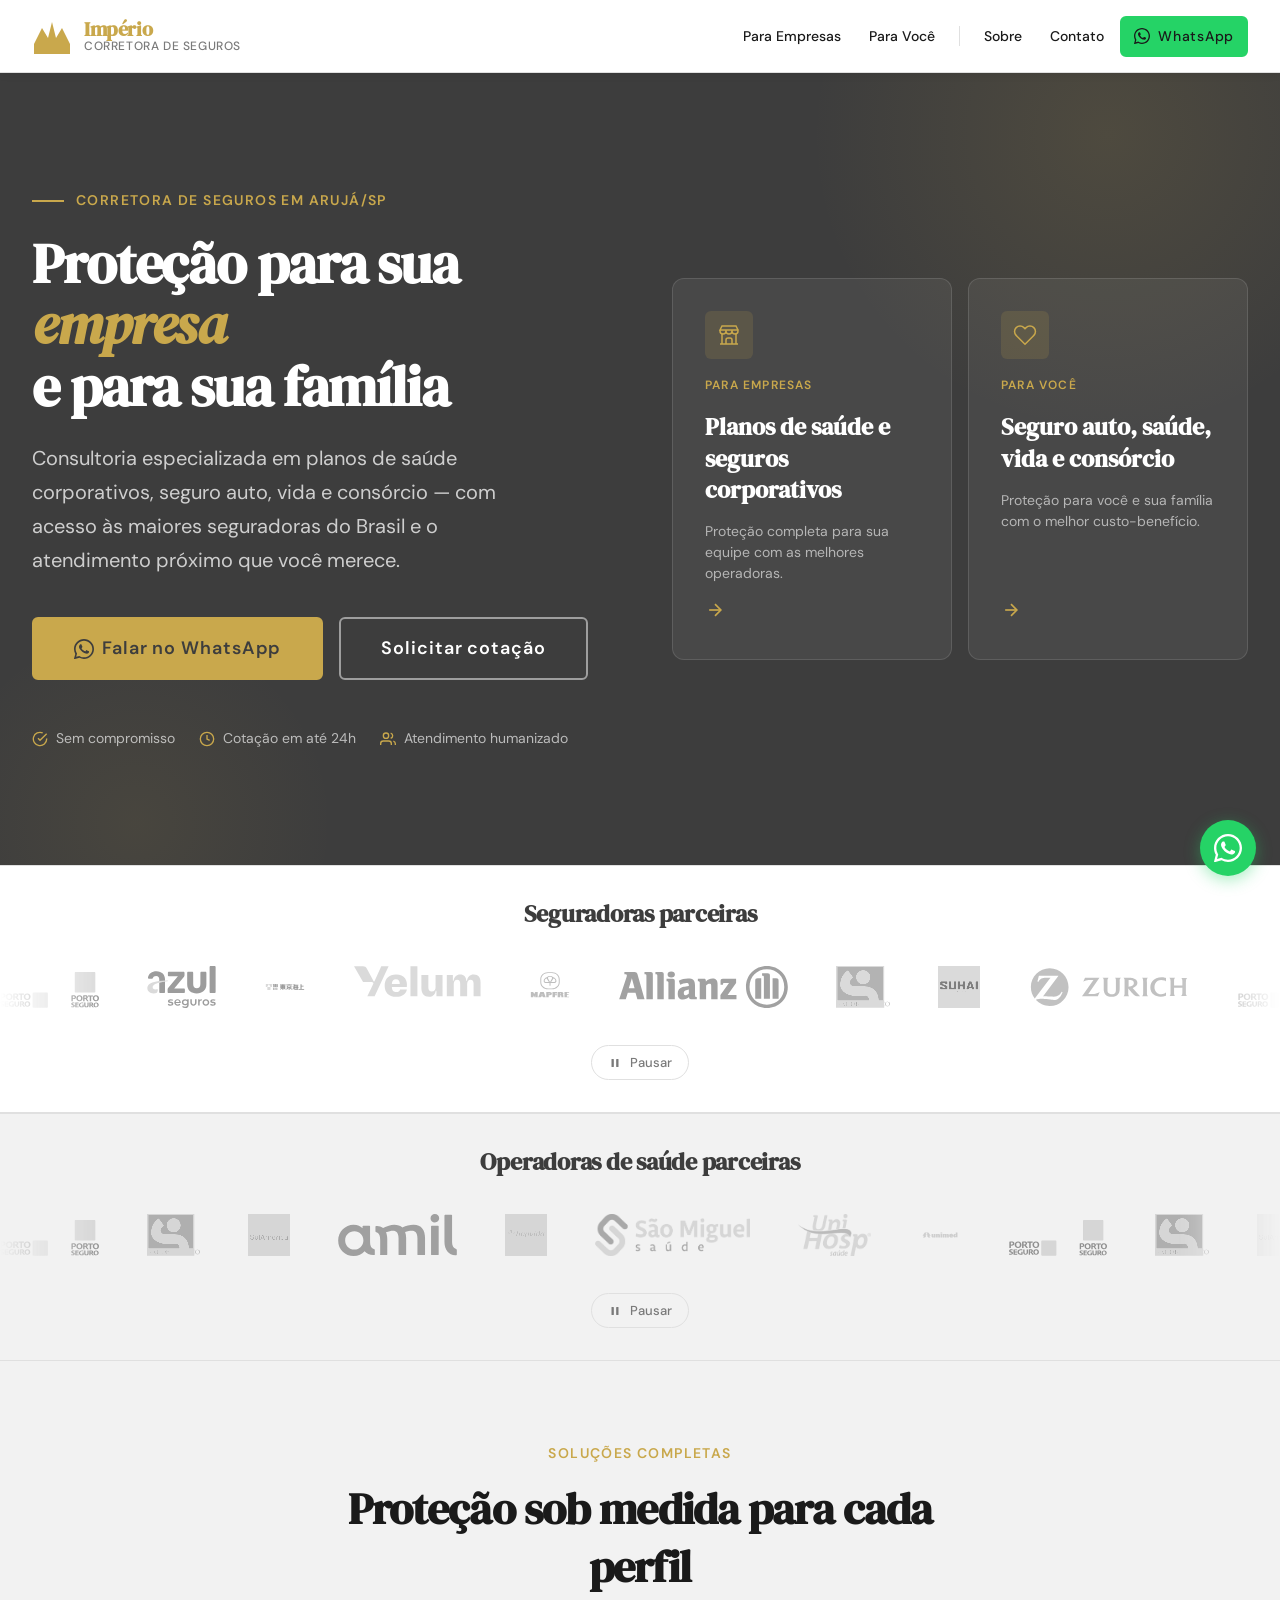
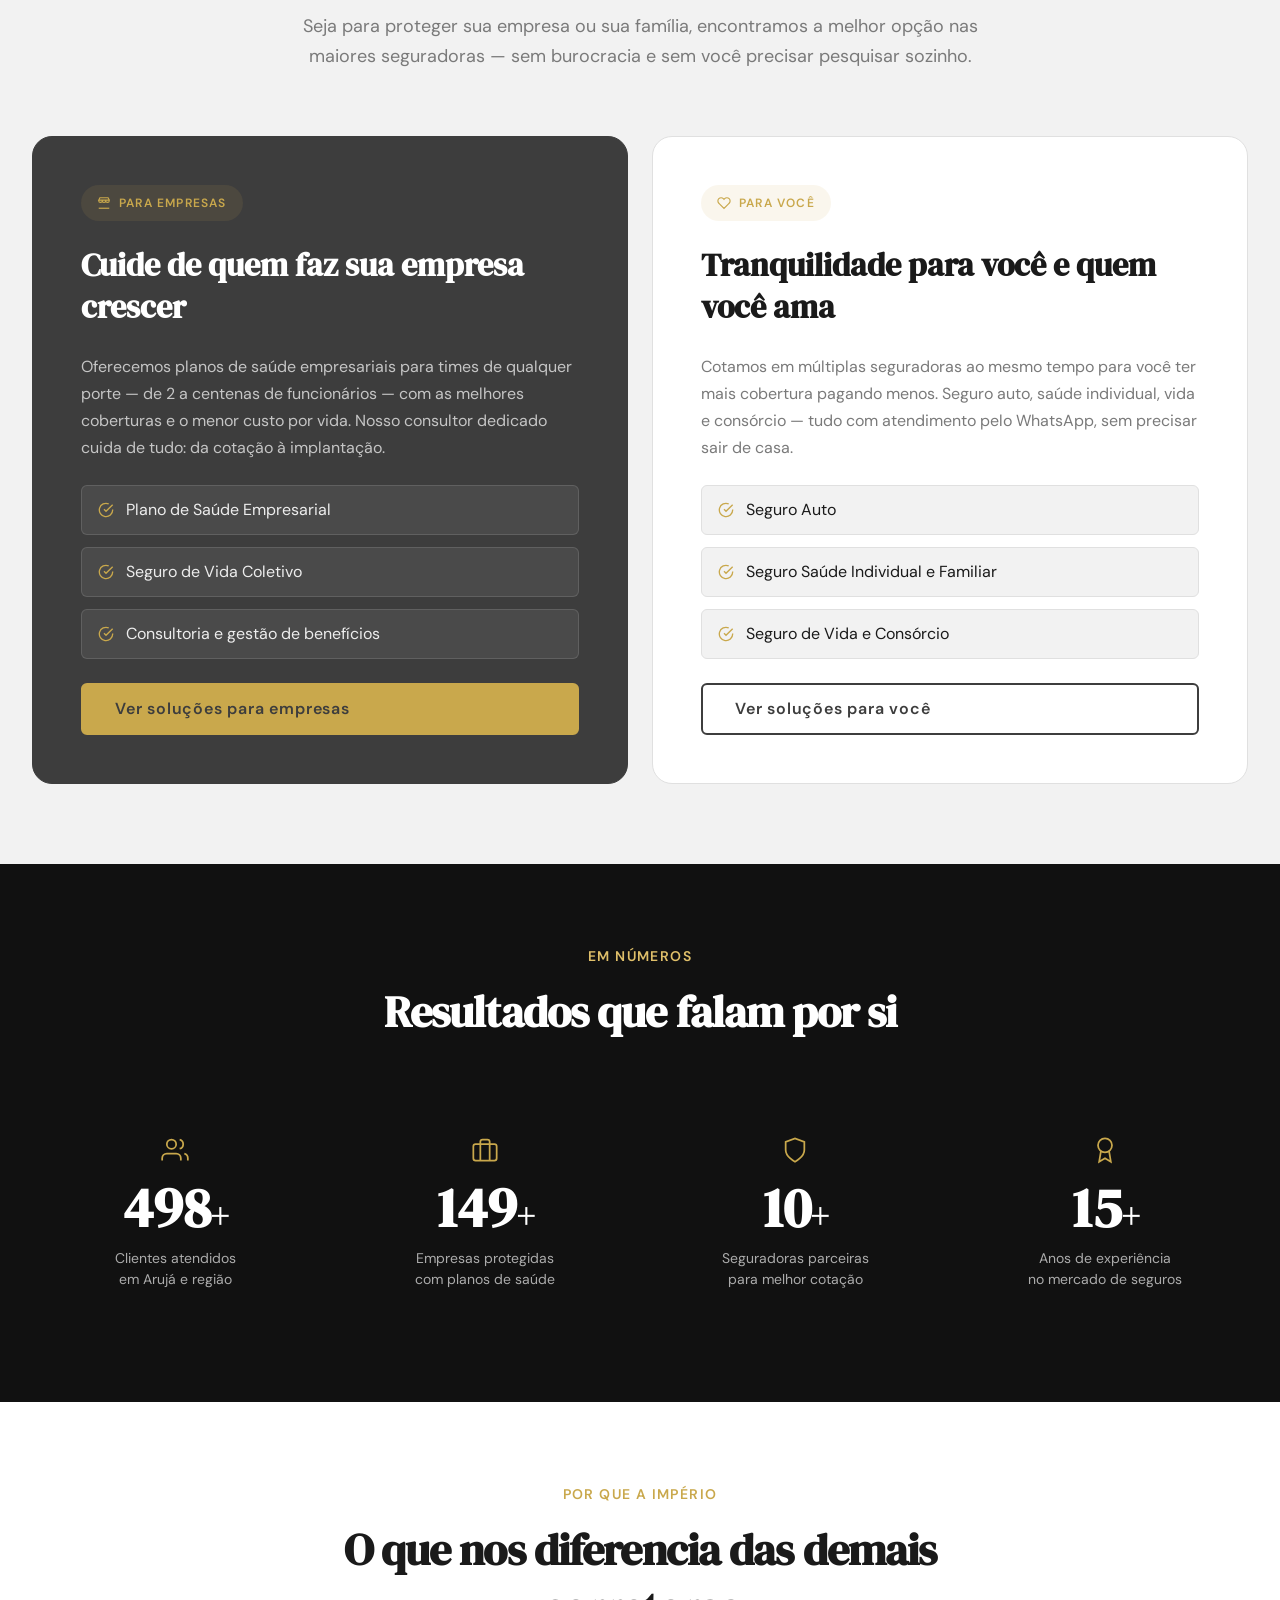
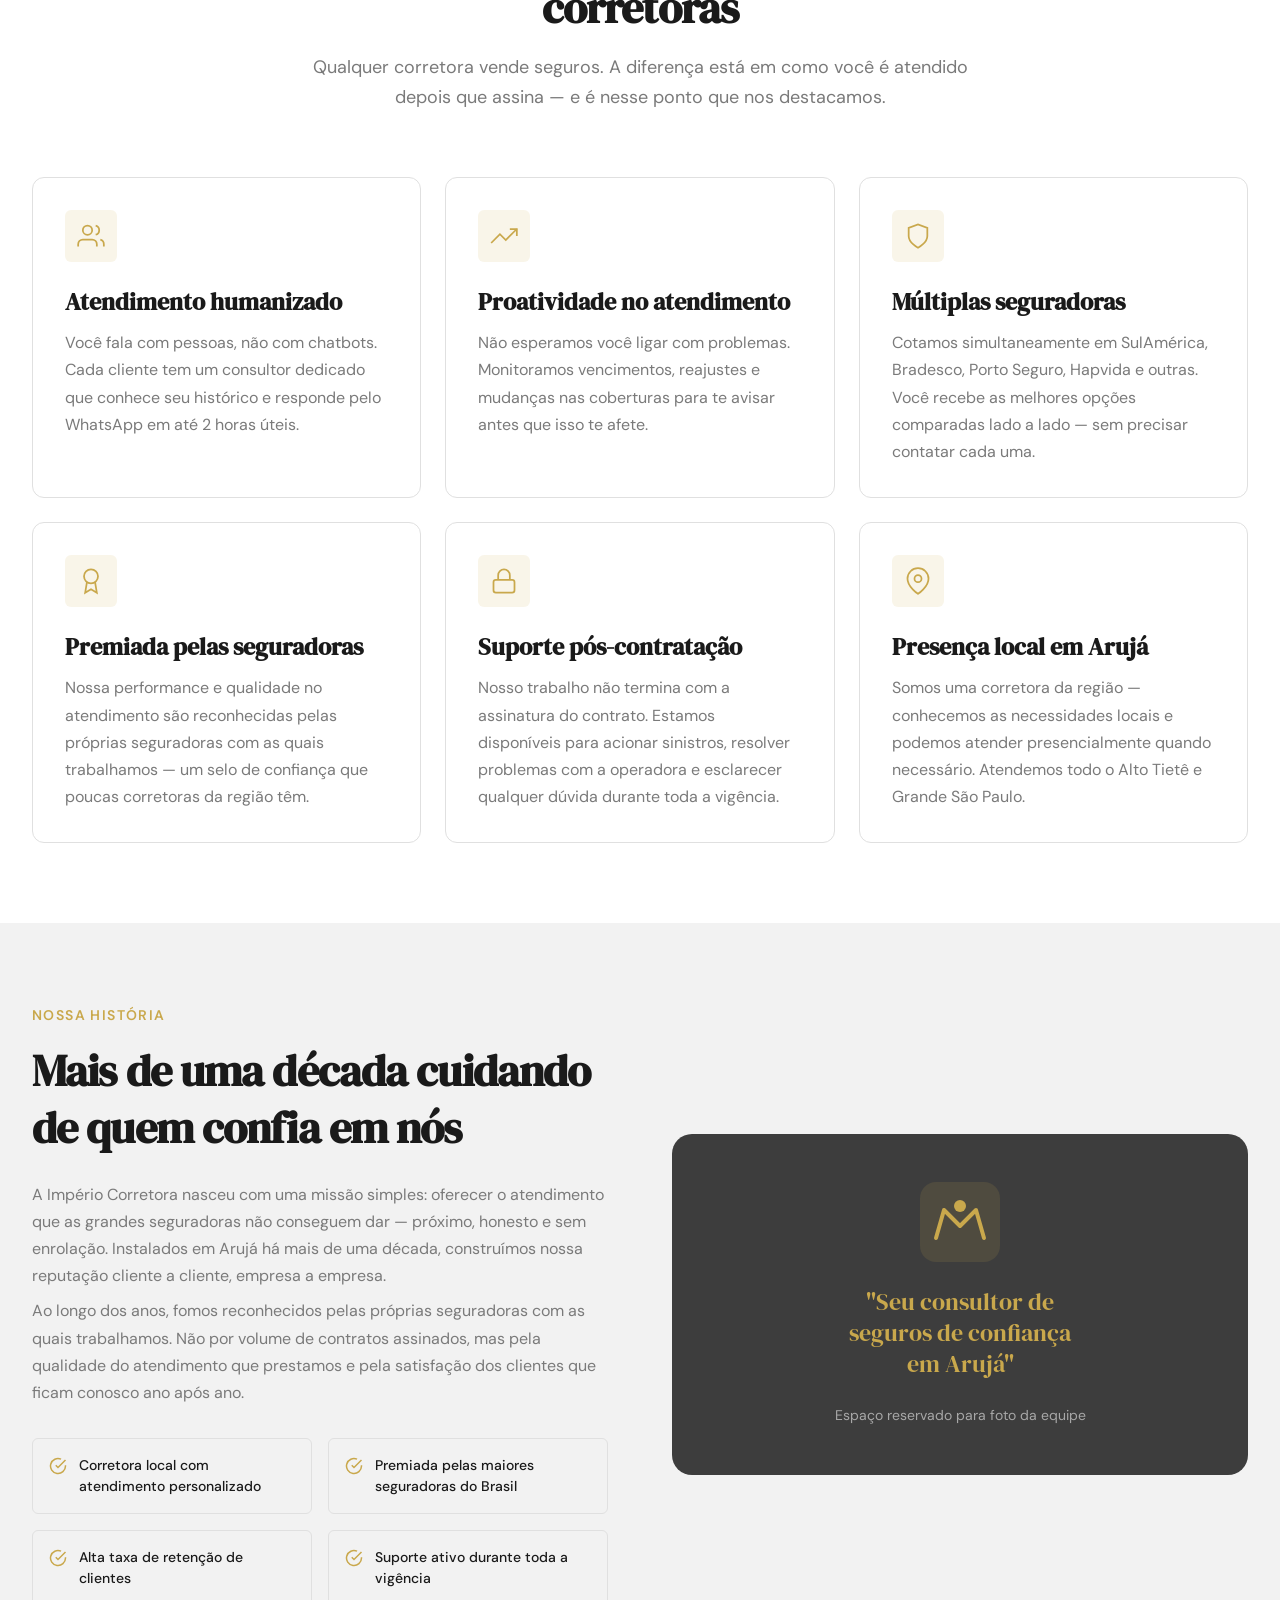
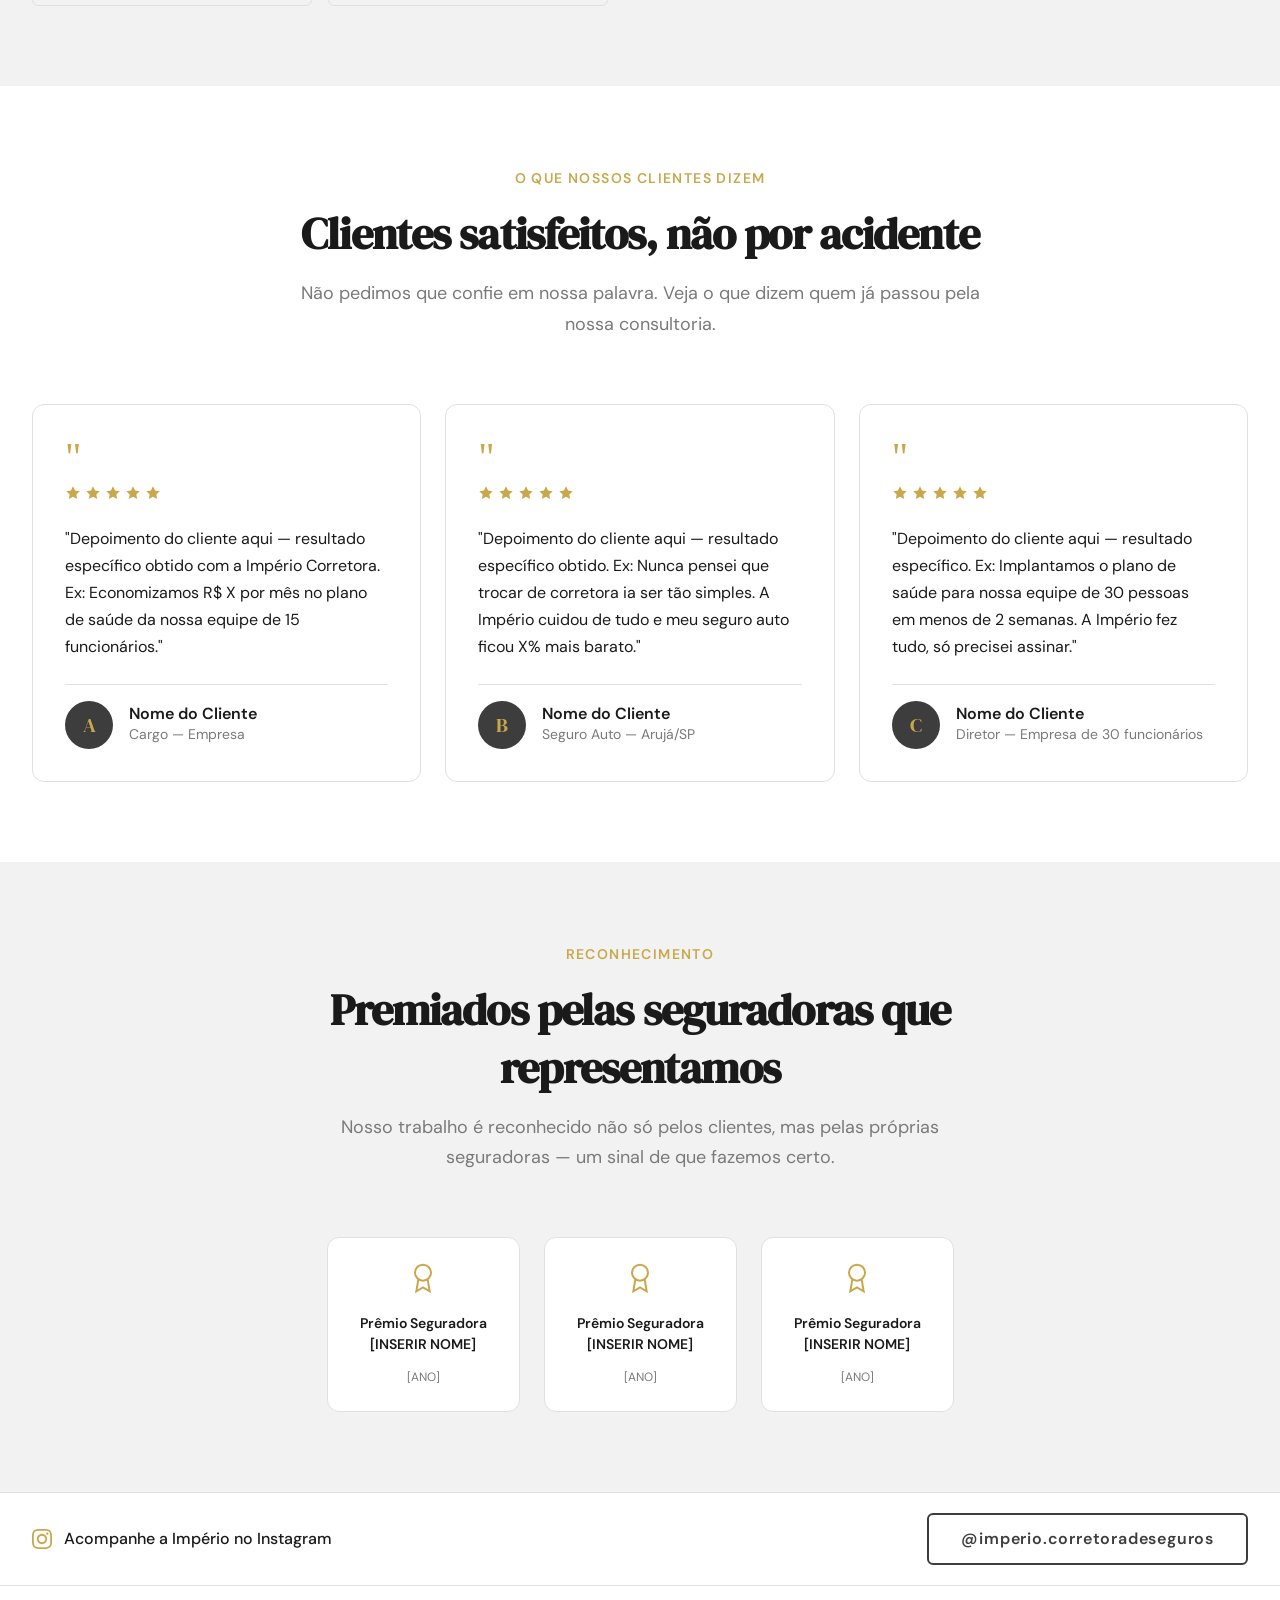
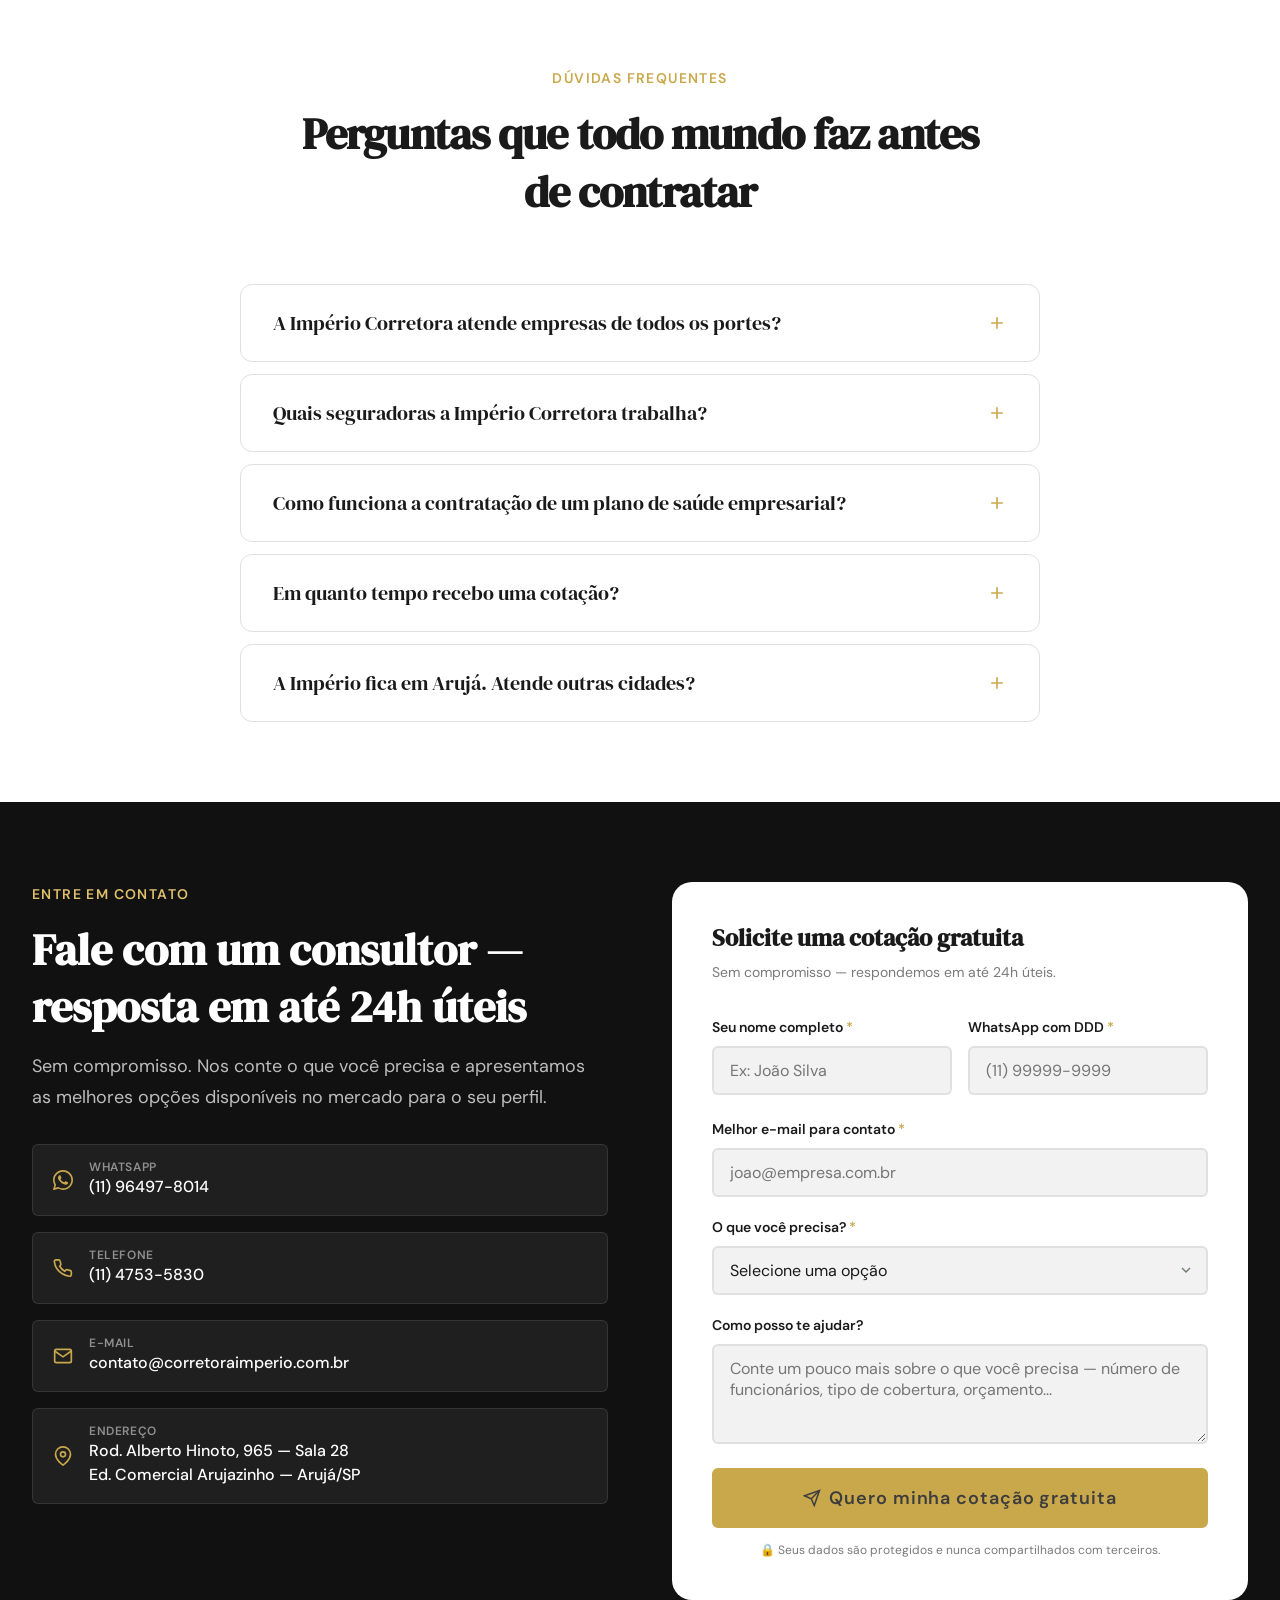
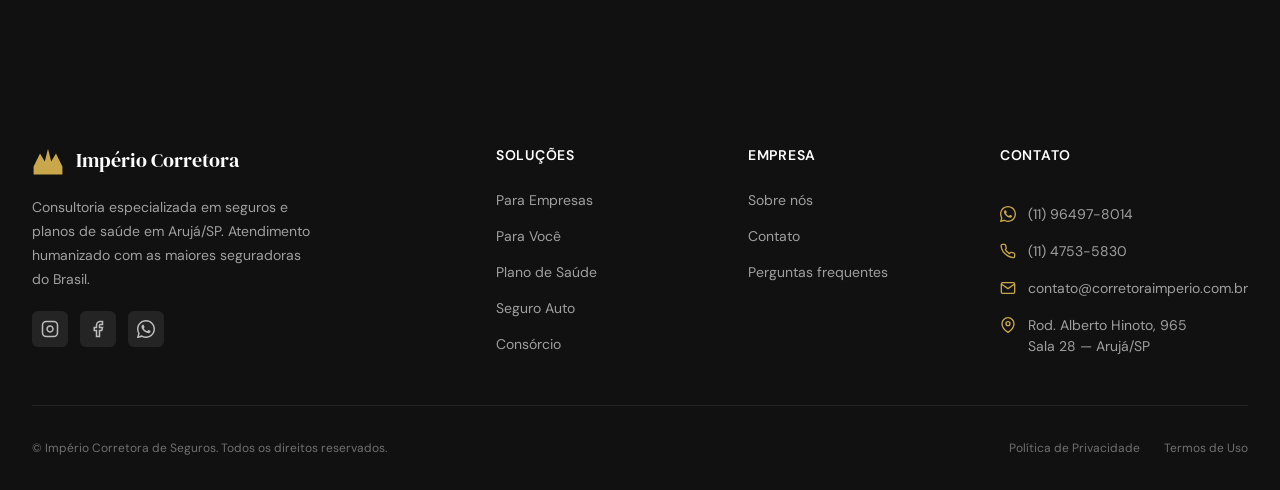
==== commit 7af0f9a3: "v1.4 corretoraimperio — logos do carrossel com qualidade (SVG/PNG reais) Co-Authored-By: Claude Sonn" ====
--- a/corretoraimperio/index.html
+++ b/corretoraimperio/index.html
@@ -235,25 +235,21 @@
     <!-- ── Seguradoras parceiras ──────────────────────────── -->
     <section class="seguradoras seguradoras--auto" aria-label="Seguradoras parceiras">
       <p class="visually-hidden">
-        Seguradoras parceiras: Porto Seguro, Azul Seguros, Tokio Marine, Yelum, Mapfre, Allianz, Bradesco, Suhai, Zurich, Pier, Ezze, Berkley e Potencial.
+        Seguradoras parceiras: Porto Seguro, Azul Seguros, Tokio Marine, Yelum, Mapfre, Allianz, Bradesco, Suhai e Zurich.
       </p>
 
       <h2 class="seguradoras__label">Seguradoras parceiras</h2>
       <div class="seguradoras-track" aria-hidden="true">
         <div class="seguradoras-slider" data-marquee>
-          <div class="seguradoras-logo"><img src="https://www.google.com/s2/favicons?domain=portoseguro.com.br&sz=128" alt="Porto Seguro" loading="lazy"></div>
-          <div class="seguradoras-logo"><img src="https://www.google.com/s2/favicons?domain=azulseguros.com.br&sz=128" alt="Azul Seguros" loading="lazy"></div>
-          <div class="seguradoras-logo"><img src="https://www.google.com/s2/favicons?domain=tokiomarine.com.br&sz=128" alt="Tokio Marine" loading="lazy"></div>
-          <div class="seguradoras-logo"><img src="https://www.google.com/s2/favicons?domain=yelumseguradora.com.br&sz=128" alt="Yelum Seguradora" loading="lazy"></div>
-          <div class="seguradoras-logo"><img src="https://www.google.com/s2/favicons?domain=mapfre.com.br&sz=128" alt="Mapfre" loading="lazy"></div>
-          <div class="seguradoras-logo"><img src="https://www.google.com/s2/favicons?domain=allianz.com.br&sz=128" alt="Allianz" loading="lazy"></div>
-          <div class="seguradoras-logo"><img src="https://www.google.com/s2/favicons?domain=bradescoseguros.com.br&sz=128" alt="Bradesco Seguros" loading="lazy"></div>
-          <div class="seguradoras-logo"><img src="https://www.google.com/s2/favicons?domain=suhaiseguradora.com&sz=128" alt="Suhai Seguradora" loading="lazy"></div>
-          <div class="seguradoras-logo"><img src="https://www.google.com/s2/favicons?domain=zurich.com.br&sz=128" alt="Zurich" loading="lazy"></div>
-          <div class="seguradoras-logo"><img src="https://www.google.com/s2/favicons?domain=pier.digital&sz=128" alt="Pier" loading="lazy"></div>
-          <div class="seguradoras-logo"><img src="https://www.google.com/s2/favicons?domain=ezzeseguros.com.br&sz=128" alt="Ezze" loading="lazy"></div>
-          <div class="seguradoras-logo"><img src="https://www.google.com/s2/favicons?domain=berkley.com&sz=128" alt="Berkley" loading="lazy"></div>
-          <div class="seguradoras-logo"><img src="https://www.google.com/s2/favicons?domain=potencialseguros.com.br&sz=128" alt="Potencial Seguros" loading="lazy"></div>
+          <div class="seguradoras-logo"><img src="logos/porto-seguro.svg" alt="Porto Seguro" loading="lazy"></div>
+          <div class="seguradoras-logo"><img src="logos/azul-seguros.svg" alt="Azul Seguros" loading="lazy"></div>
+          <div class="seguradoras-logo"><img src="logos/tokio-marine.svg" alt="Tokio Marine" loading="lazy"></div>
+          <div class="seguradoras-logo"><img src="logos/yelum.svg" alt="Yelum Seguradora" loading="lazy"></div>
+          <div class="seguradoras-logo"><img src="logos/mapfre.svg" alt="Mapfre" loading="lazy"></div>
+          <div class="seguradoras-logo"><img src="logos/allianz.svg" alt="Allianz" loading="lazy"></div>
+          <div class="seguradoras-logo"><img src="logos/bradesco-saude.svg" alt="Bradesco Seguros" loading="lazy"></div>
+          <div class="seguradoras-logo"><img src="logos/suhai.png" alt="Suhai Seguradora" loading="lazy"></div>
+          <div class="seguradoras-logo"><img src="logos/zurich.svg" alt="Zurich" loading="lazy"></div>
         </div>
       </div>
 
@@ -275,14 +271,14 @@
       <h2 class="seguradoras__label">Operadoras de saúde parceiras</h2>
       <div class="seguradoras-track" aria-hidden="true">
         <div class="seguradoras-slider seguradoras-slider--reverse" data-marquee>
-          <div class="seguradoras-logo"><img src="https://www.google.com/s2/favicons?domain=portoseguro.com.br&sz=128" alt="Porto Saúde" loading="lazy"></div>
-          <div class="seguradoras-logo"><img src="https://www.google.com/s2/favicons?domain=bradescosaude.com.br&sz=128" alt="Bradesco Saúde" loading="lazy"></div>
-          <div class="seguradoras-logo"><img src="https://www.google.com/s2/favicons?domain=sulamerica.com.br&sz=128" alt="SulAmérica" loading="lazy"></div>
-          <div class="seguradoras-logo"><img src="https://www.google.com/s2/favicons?domain=amil.com.br&sz=128" alt="Amil" loading="lazy"></div>
-          <div class="seguradoras-logo"><img src="https://www.google.com/s2/favicons?domain=hapvida.com.br&sz=128" alt="Hapvida" loading="lazy"></div>
-          <div class="seguradoras-logo"><img src="https://www.google.com/s2/favicons?domain=saomiguelsaude.com.br&sz=128" alt="São Miguel Saúde" loading="lazy"></div>
-          <div class="seguradoras-logo"><img src="https://www.google.com/s2/favicons?domain=unihosp.com.br&sz=128" alt="Unihosp" loading="lazy"></div>
-          <div class="seguradoras-logo"><img src="https://www.google.com/s2/favicons?domain=unimed.coop.br&sz=128" alt="Unimed" loading="lazy"></div>
+          <div class="seguradoras-logo"><img src="logos/porto-seguro.svg" alt="Porto Saúde" loading="lazy"></div>
+          <div class="seguradoras-logo"><img src="logos/bradesco-saude.svg" alt="Bradesco Saúde" loading="lazy"></div>
+          <div class="seguradoras-logo"><img src="logos/sulamerica.png" alt="SulAmérica" loading="lazy"></div>
+          <div class="seguradoras-logo"><img src="logos/amil.svg" alt="Amil" loading="lazy"></div>
+          <div class="seguradoras-logo"><img src="logos/hapvida.png" alt="Hapvida" loading="lazy"></div>
+          <div class="seguradoras-logo"><img src="logos/sao-miguel-saude.png" alt="São Miguel Saúde" loading="lazy"></div>
+          <div class="seguradoras-logo"><img src="logos/unihosp.webp" alt="Unihosp" loading="lazy"></div>
+          <div class="seguradoras-logo"><img src="logos/unimed.svg" alt="Unimed" loading="lazy"></div>
         </div>
       </div>
 
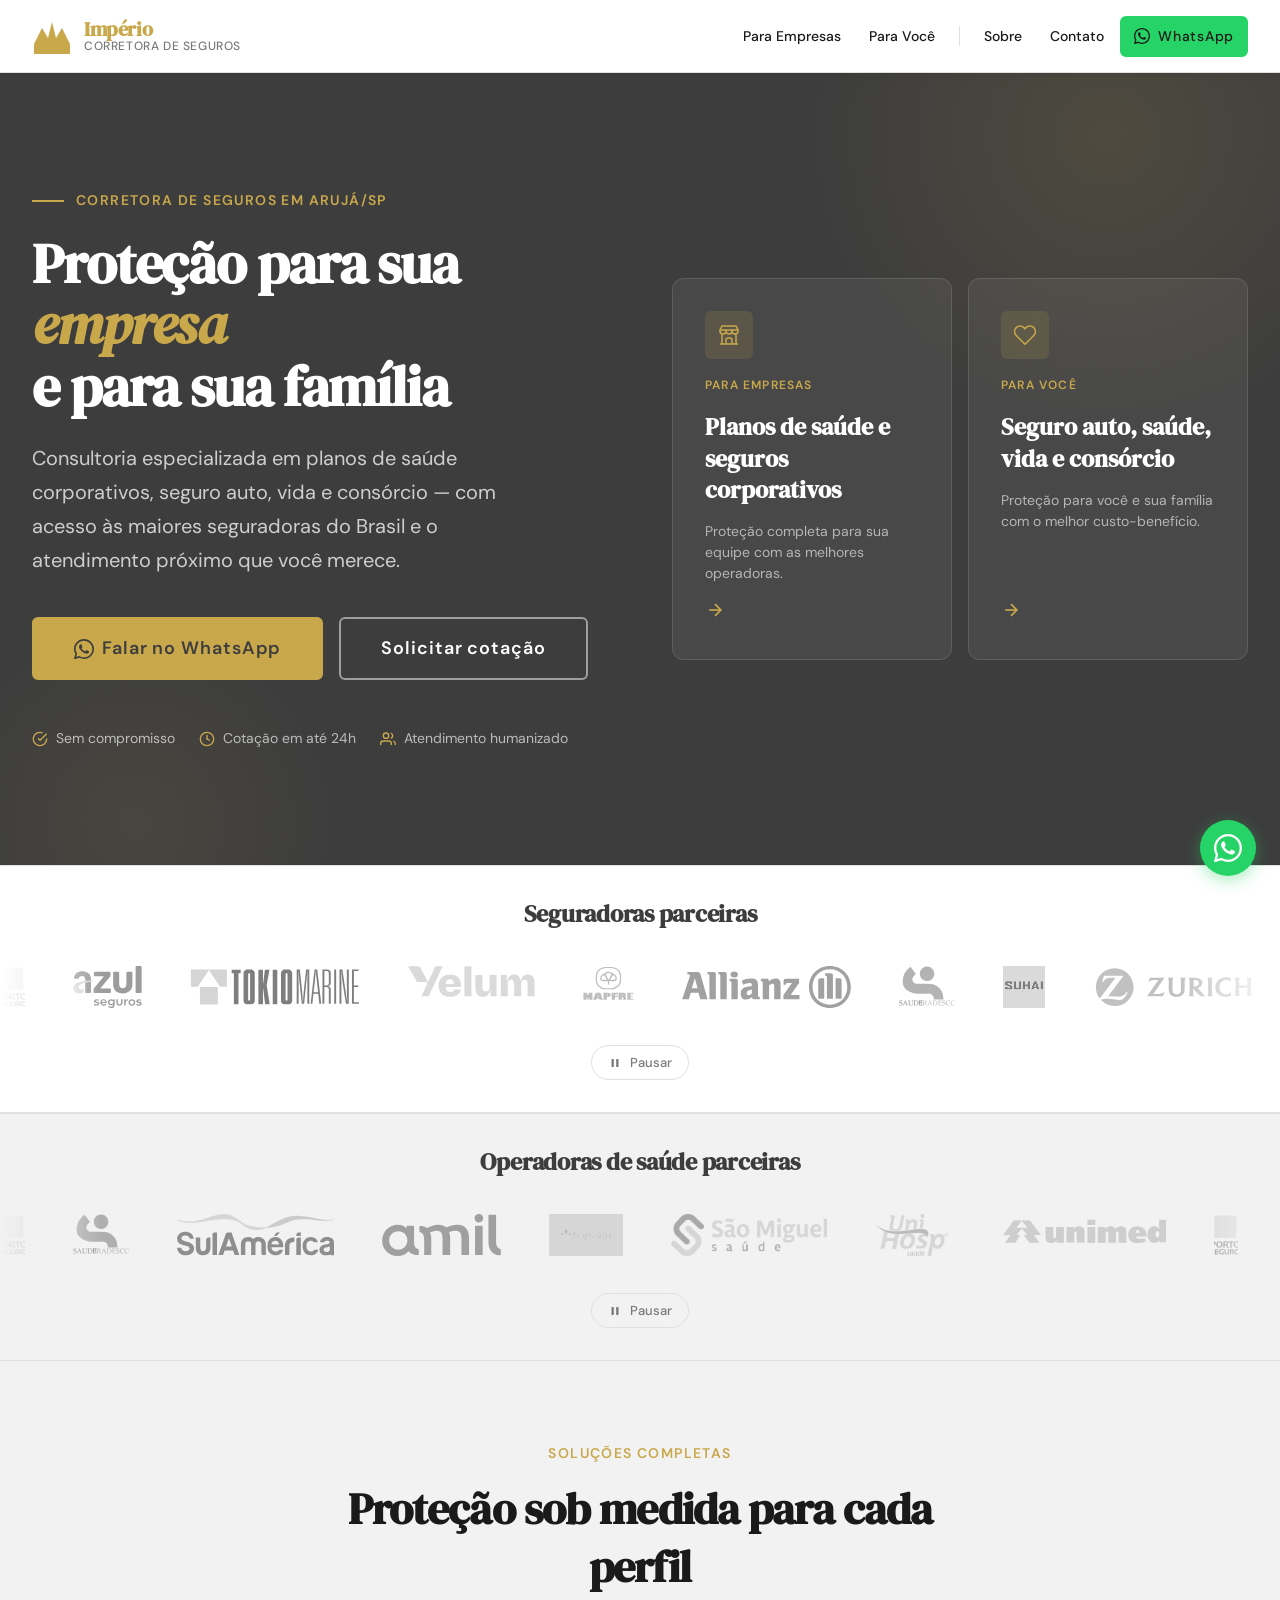
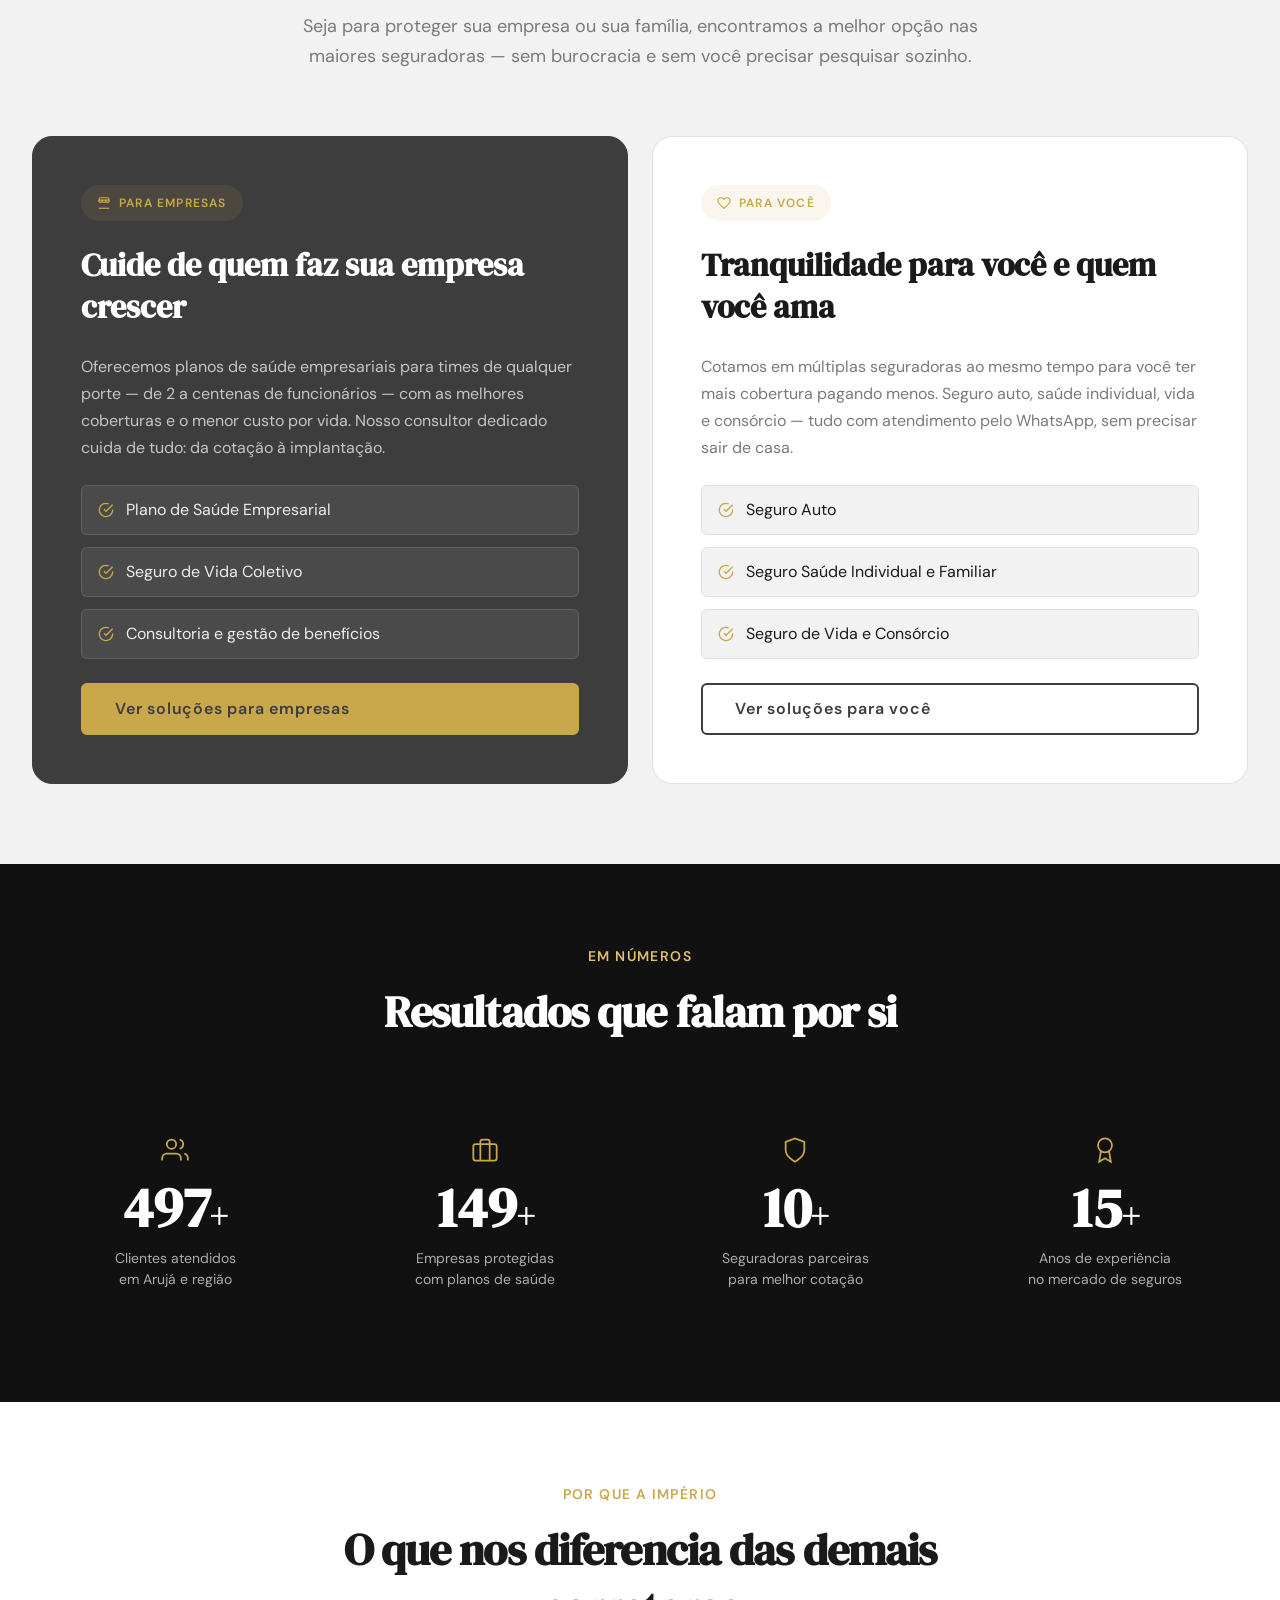
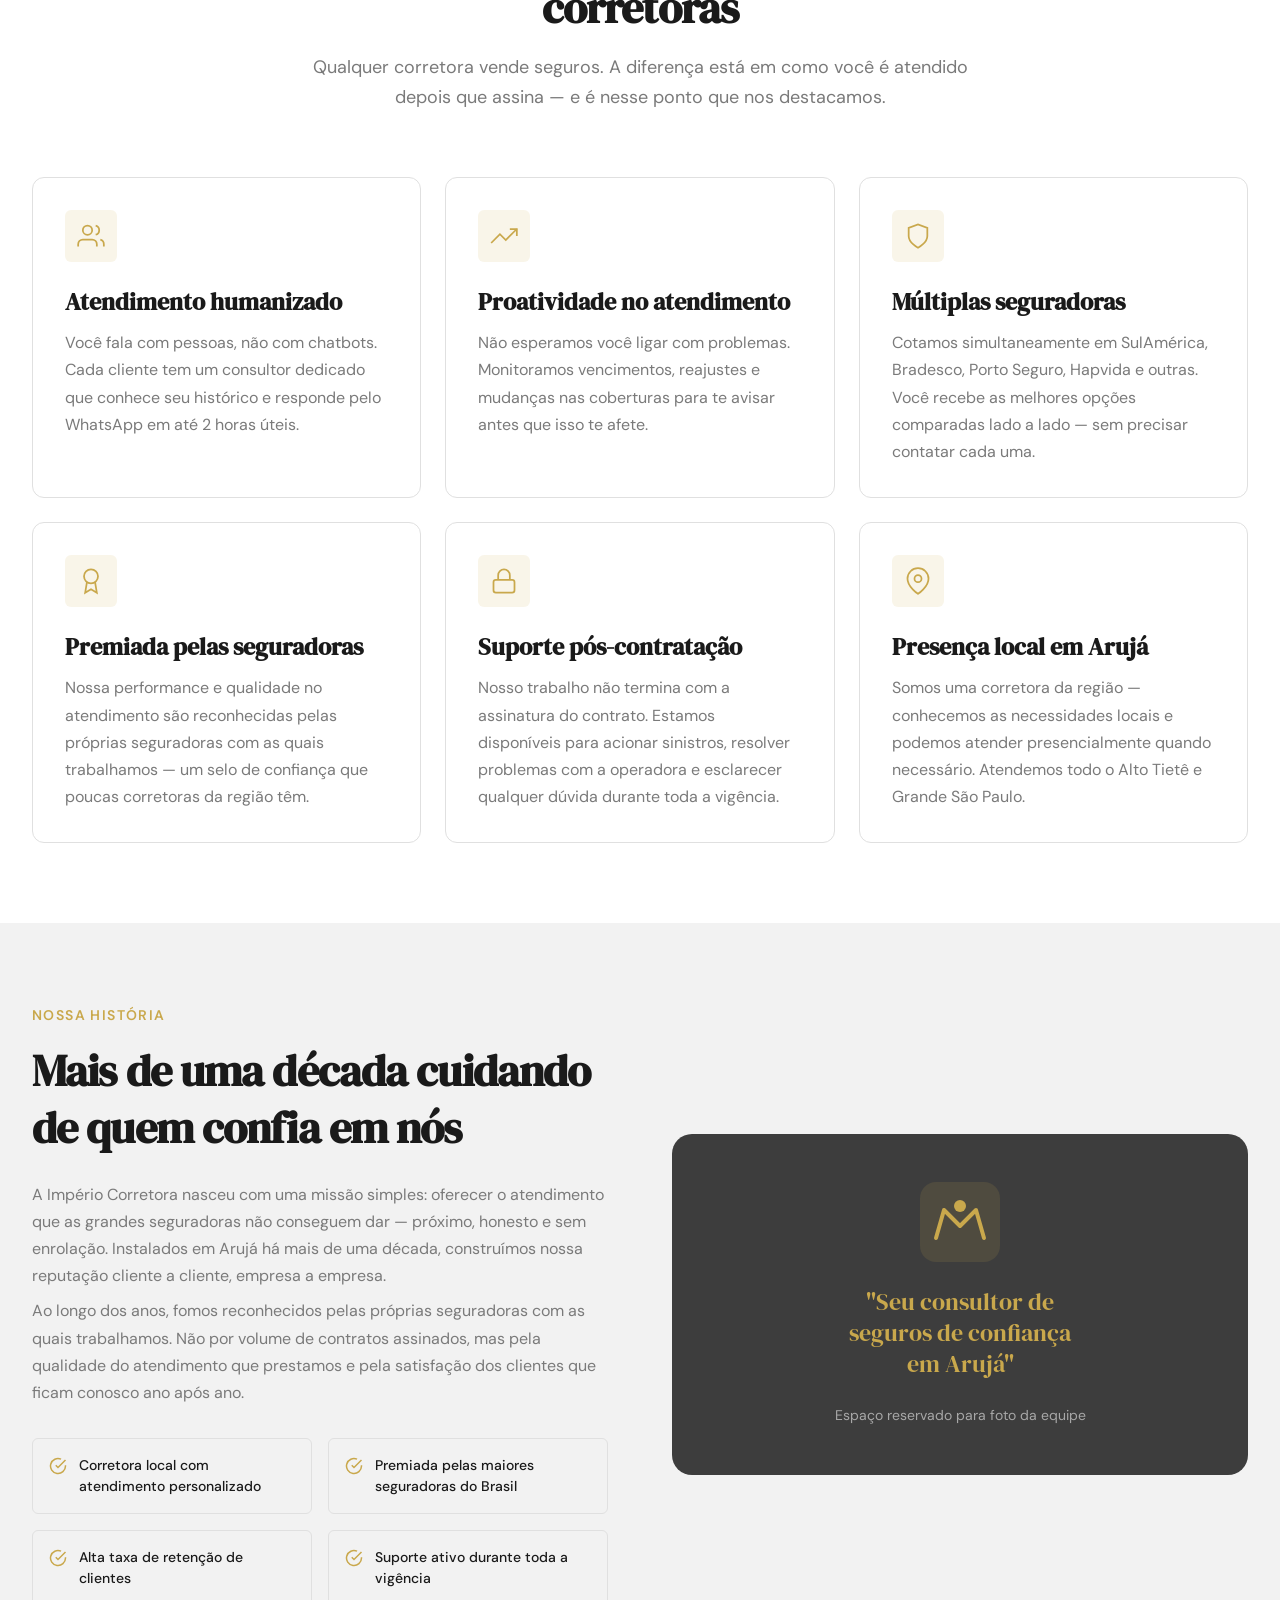
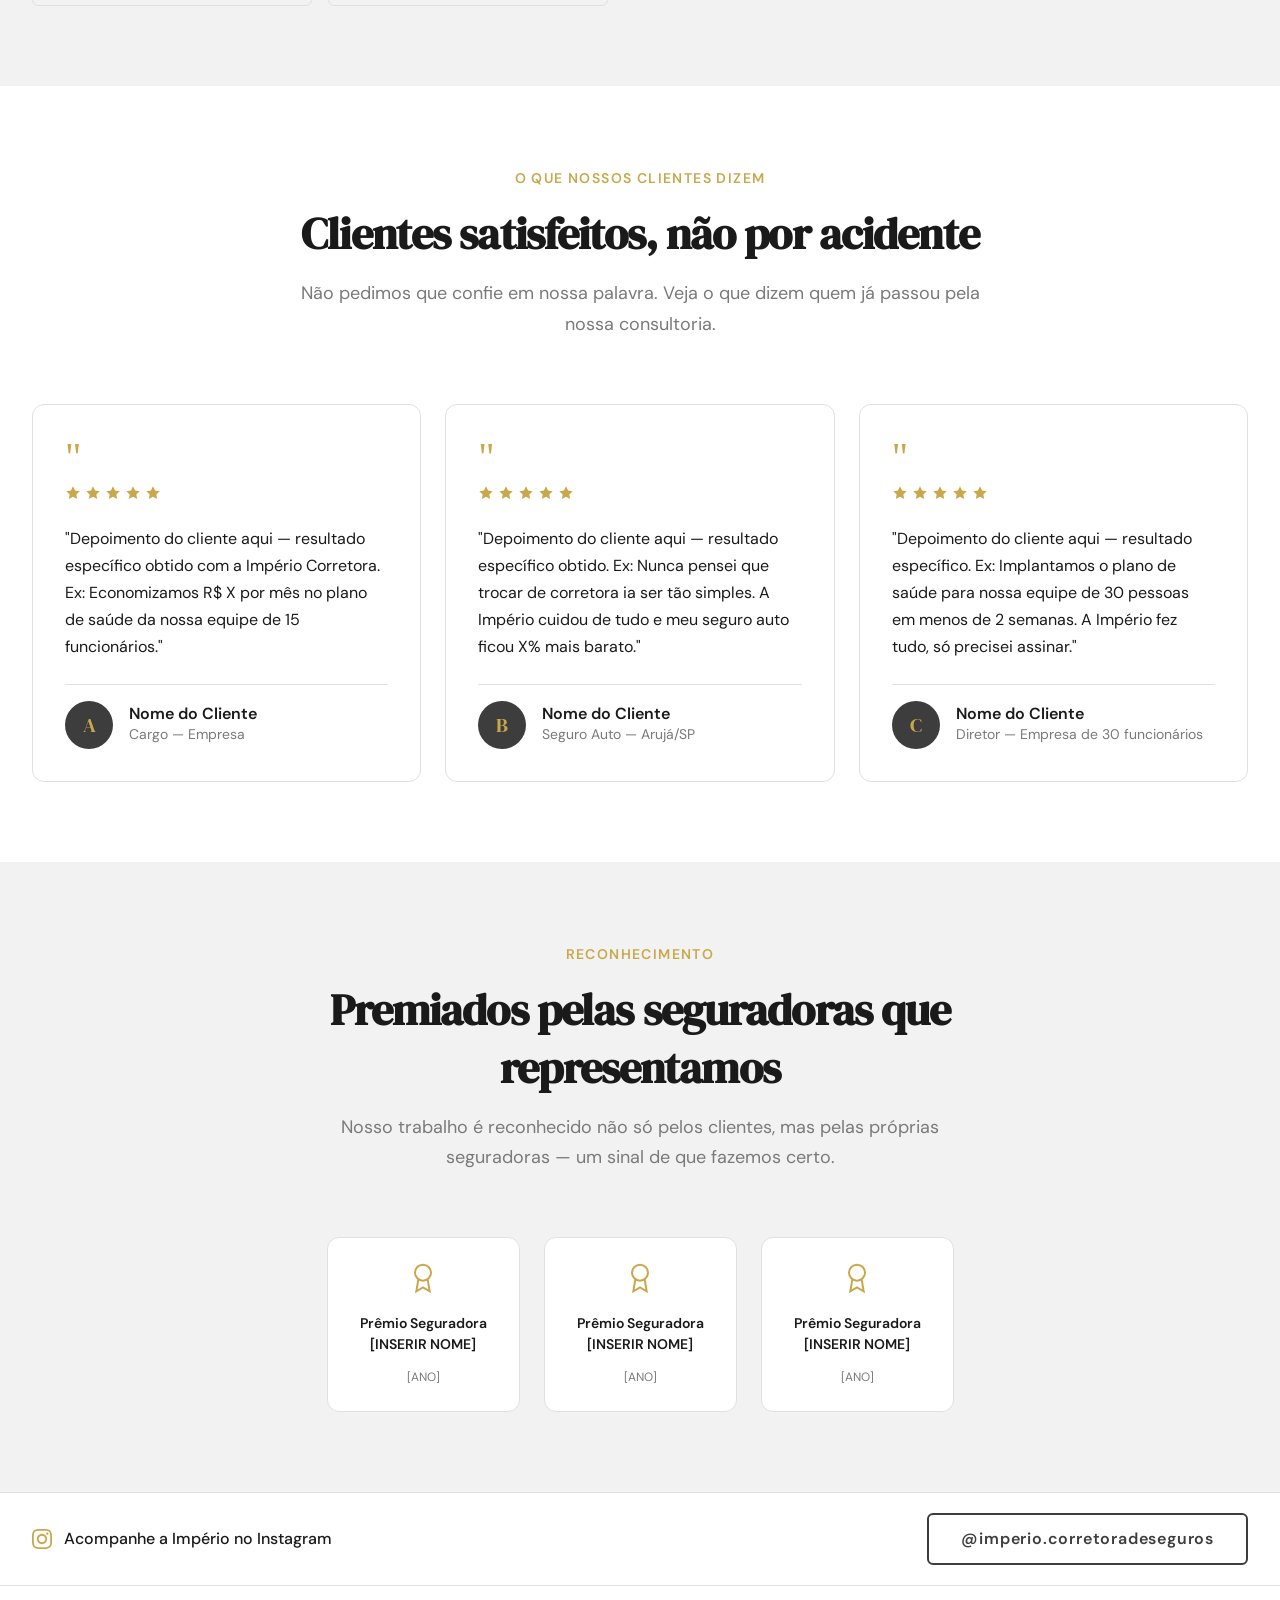
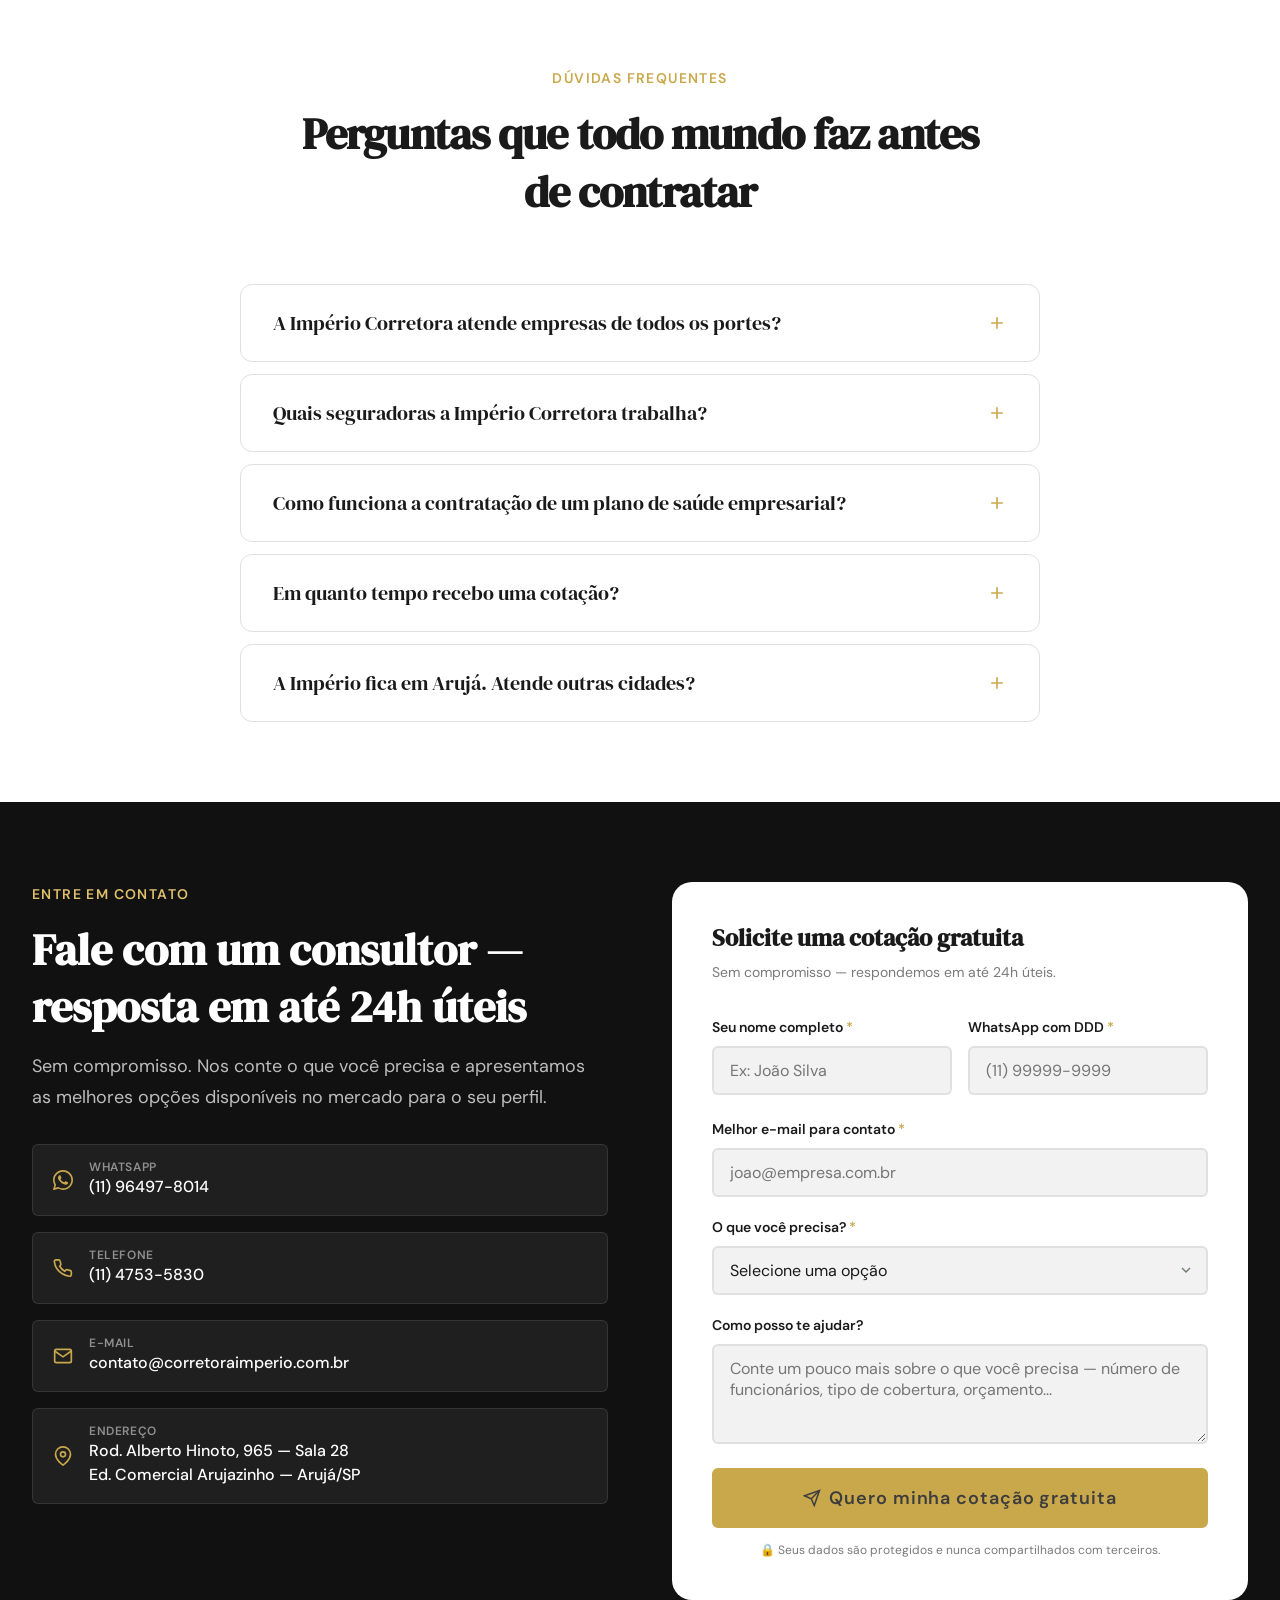
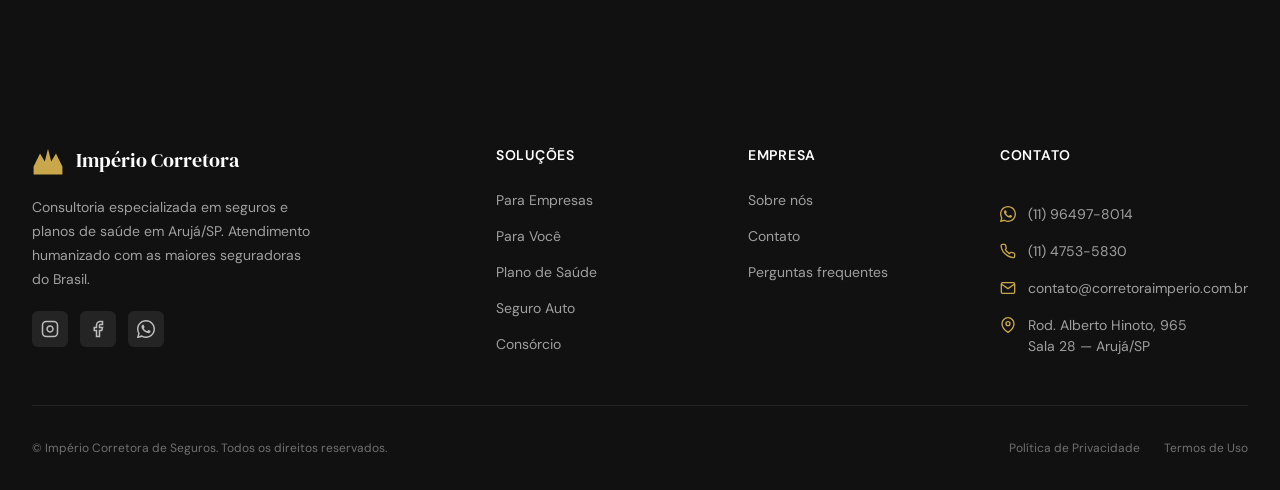
==== commit 6c2994e8: "v1.5 — qualidade dos logos: viewBox, fundos, mix-blend-mode Co-Authored-By: Claude Sonnet 4.6 <norep" ====
--- a/corretoraimperio/index.html
+++ b/corretoraimperio/index.html
@@ -273,7 +273,7 @@
         <div class="seguradoras-slider seguradoras-slider--reverse" data-marquee>
           <div class="seguradoras-logo"><img src="logos/porto-seguro.svg" alt="Porto Saúde" loading="lazy"></div>
           <div class="seguradoras-logo"><img src="logos/bradesco-saude.svg" alt="Bradesco Saúde" loading="lazy"></div>
-          <div class="seguradoras-logo"><img src="logos/sulamerica.png" alt="SulAmérica" loading="lazy"></div>
+          <div class="seguradoras-logo"><img src="logos/sulamerica.svg" alt="SulAmérica" loading="lazy"></div>
           <div class="seguradoras-logo"><img src="logos/amil.svg" alt="Amil" loading="lazy"></div>
           <div class="seguradoras-logo"><img src="logos/hapvida.png" alt="Hapvida" loading="lazy"></div>
           <div class="seguradoras-logo"><img src="logos/sao-miguel-saude.png" alt="São Miguel Saúde" loading="lazy"></div>
--- a/corretoraimperio/style.css
+++ b/corretoraimperio/style.css
@@ -1,4 +1,4 @@
-﻿/* ============================================================
+/* ============================================================
    IMPÉRIO CORRETORA DE SEGUROS — style.css
    Paleta: Cinza chumbo + preto + dourado (fiel à logo)
    Tipografia: DM Serif Display + DM Sans
@@ -263,6 +263,7 @@
   background: var(--color-surface);
   border-bottom: 1px solid var(--color-border);
   box-shadow: var(--shadow-sm);
+  transition: transform 0.3s ease, background 0.25s ease, box-shadow 0.25s ease;
 }
 .header__inner {
   display: flex;
@@ -618,12 +619,10 @@
   justify-content: center;
   height: 52px;
   flex-shrink: 0;
-  filter: grayscale(1) brightness(2) contrast(0.55);
   opacity: 0.65;
-  transition: filter 0.3s ease, opacity 0.3s ease;
+  transition: opacity 0.3s ease;
 }
 .seguradoras-logo:hover {
-  filter: grayscale(0) brightness(1) contrast(1);
   opacity: 1;
 }
 .seguradoras-logo img {
@@ -632,6 +631,13 @@
   max-width: 170px;
   object-fit: contain;
   display: block;
+  filter: grayscale(1) brightness(2) contrast(0.55);
+  mix-blend-mode: multiply;
+  transition: filter 0.3s ease;
+}
+.seguradoras-logo:hover img {
+  filter: grayscale(0) brightness(1) contrast(1);
+  mix-blend-mode: normal;
 }
 
 /* ── Sobre ──────────────────────────────────────────────── */
